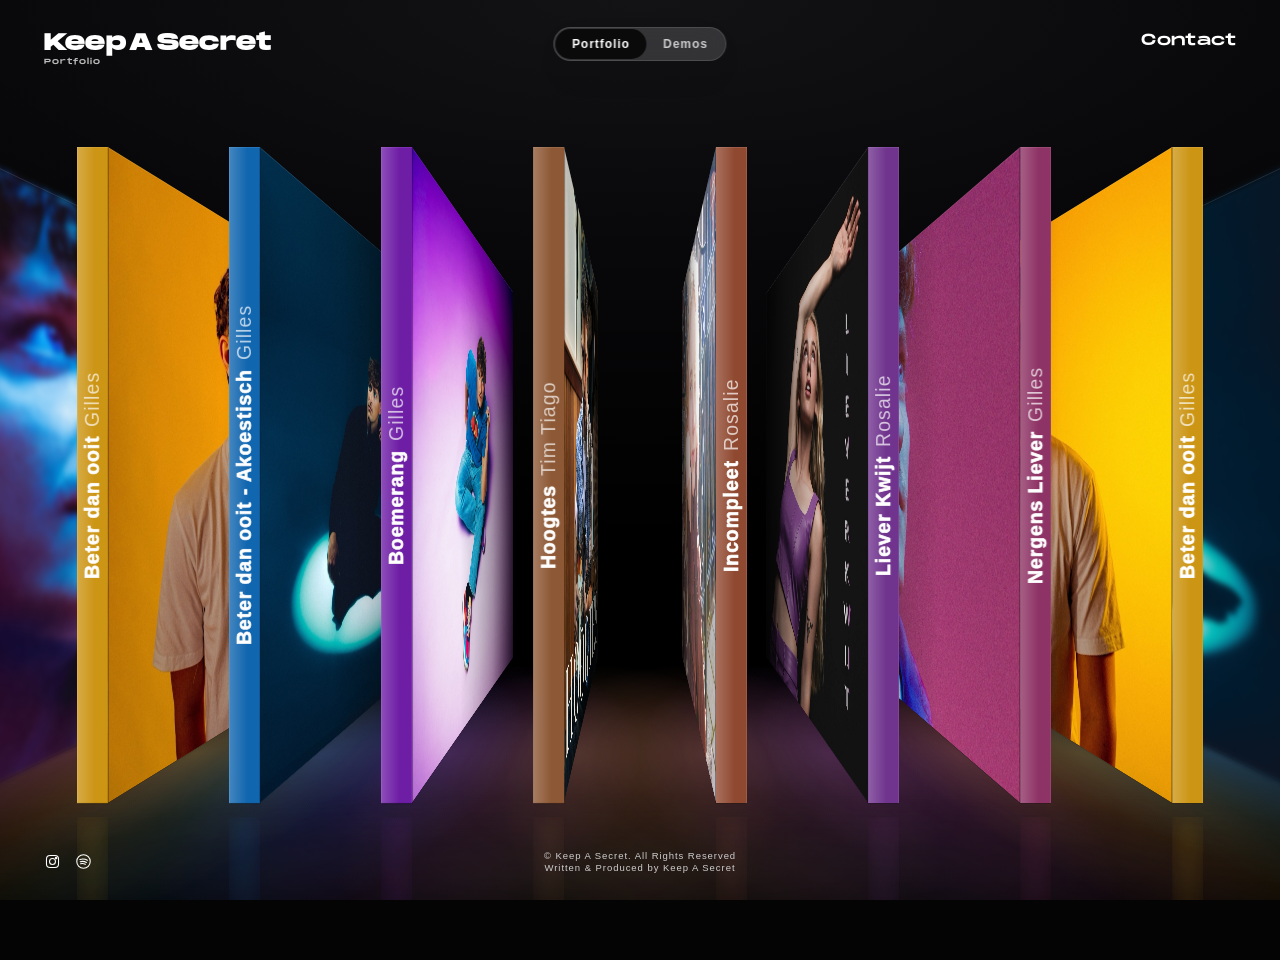
==== index.html @ cf68362e "Portfolio: landing page with pull-out covers, glass player bar with time view, Demos page, passwords" ====
<!DOCTYPE html>
<html lang="en" class="pf-html">
<head>
<meta charset="utf-8">
<meta name="viewport" content="width=device-width, initial-scale=1, viewport-fit=cover">
<title>Keep A Secret — Portfolio</title>
<meta name="description" content="A private listening room. By invitation only.">
<meta name="robots" content="noindex, nofollow">
<meta name="theme-color" content="#08080a">

<!-- Link-preview cards only — the page above is noindex, so none of this
     is for search, only for how the bare link looks pasted into an email,
     Slack DM, or iMessage sent to an A&R. Deliberately keepasecret.nl,
     not demo-portal.keepasecret.nl — that's the one actually being sent
     out, CLAUDE.md's "primary URL to hand out" note notwithstanding. -->
<meta property="og:type" content="website">
<meta property="og:site_name" content="Keep A Secret">
<meta property="og:title" content="Keep A Secret — Demo Portal">
<meta property="og:description" content="A private listening room. By invitation only.">
<meta property="og:url" content="https://keepasecret.nl/">
<meta property="og:image" content="https://keepasecret.nl/img/og-preview.jpg">
<meta property="og:image:width" content="1000">
<meta property="og:image:height" content="1000">
<meta name="twitter:card" content="summary_large_image">
<meta name="twitter:title" content="Keep A Secret — Demo Portal">
<meta name="twitter:description" content="A private listening room. By invitation only.">
<meta name="twitter:image" content="https://keepasecret.nl/img/og-preview.jpg">

<link rel="preload" as="font" type="font/otf" href="fonts/MonumentExtended-Ultrabold.otf" crossorigin>
<link rel="preload" as="font" type="font/otf" href="fonts/MonumentExtended-Regular.otf" crossorigin>
<link rel="stylesheet" href="css/styles.css">
<link rel="stylesheet" href="css/portfolio.css">
<script>
/* Keeps the lettering out of sight until Monument Extended is in, instead
   of flashing it in a fallback face first (see the note in demos.html). */
(function () {
  var d = document.documentElement, done = function () { d.classList.remove('fonts-wait'); };
  d.classList.add('fonts-wait');
  try {
    Promise.all([document.fonts.load('800 1em "Monument Extended"'), document.fonts.load('400 1em "Monument Extended"')]).then(done, done);
  } catch (e) { done(); }
  setTimeout(done, 1200);
})();
</script>
<!-- The demos page is one click away: fetch it quietly in the background so it is up the instant it's opened. -->
<link rel="prefetch" href="demos.html">
<link rel="prefetch" href="css/demos.css">
<link rel="prefetch" href="js/demos.js" as="script">
<script src="js/transition.js"></script>
</head>
<body class="page-pf">

<header class="pf__bar">
  <div class="wordmark">
    <span class="wordmark__main">Keep A Secret</span>
    <span class="wordmark__sub">Portfolio</span>
  </div>
  <nav class="topbar__links">
    <a class="tag" href="contact.html">Contact</a>
  </nav>
</header>

<!-- the way between the pages: the slider sits under the one you are on (js/nav.js). -->
<nav class="seg" data-seg aria-label="Pages">
  <span class="seg__thumb" aria-hidden="true"></span>
  <a class="seg__btn" href="index.html" aria-current="page">Portfolio</a>
  <a class="seg__btn" href="demos.html">Demos</a>
</nav>

<main class="pf" data-pf>
  <h1 class="pf__title" data-pf-heading>Portfolio</h1>

  <!-- one cover per track, built from CONFIG.portfolio.tracks -->
  <div class="floor" data-floor aria-hidden="true"></div>
  <ol class="shelf" data-shelf></ol>

  <!-- bottom left, level with the credit line: Instagram and the Spotify playlist
       (hrefs set from CONFIG.instagram / CONFIG.spotify by js/portfolio.js) -->
  <div class="socials">
    <a data-instagram href="#" target="_blank" rel="noopener noreferrer" aria-label="Instagram" hidden>
      <svg viewBox="0 0 24 24" aria-hidden="true">
        <rect x="3.5" y="3.5" width="17" height="17" rx="5"/>
        <circle cx="12" cy="12" r="4.2"/>
        <circle cx="17.1" cy="6.9" r="1"/>
      </svg>
    </a>
    <a data-spotify-playlist href="#" target="_blank" rel="noopener noreferrer" aria-label="Spotify playlist" hidden>
      <svg viewBox="0 0 24 24" aria-hidden="true">
        <circle cx="12" cy="12" r="9.5"/>
        <path d="M6.9 9.2c3.6-1 7.6-.7 10.6 1.1M7.4 12.3c3-.8 6.2-.5 8.7 1M7.9 15.2c2.4-.6 4.7-.3 6.7.8"/>
      </svg>
    </a>
  </div>

  <footer class="pf__foot">
    <p>&copy; Keep A Secret. All Rights Reserved</p>
    <p>Written &amp; Produced by Keep A Secret</p>
  </footer>
</main>

<!-- ══════════ A COVER PULLED OUT OF THE SHELF ══════════
     Opened by js/portfolio.js: the cover slides out of the stack and turns
     to face you, the shelf dims behind it, and its details come in on the
     right. -->
<div class="focus" data-focus hidden>
  <div class="focus__veil" data-veil></div>

  <div class="focus__stage" data-stage>
    <div class="focus__card" data-card><img data-card-img alt=""></div>
  </div>

  <section class="focus__info" data-info>
    <h2 class="focus__title" data-title></h2>
    <p class="focus__artist" data-artist></p>
    <p class="focus__line" data-year hidden></p>
    <p class="focus__note" data-note hidden></p>

    <div class="focus__player" data-player hidden>
      <button class="focus__play" data-play type="button" aria-label="Play">
        <svg class="i-play" viewBox="0 0 24 24" aria-hidden="true"><path d="M9 5.5 19 12 9 18.5Z"/></svg>
        <svg class="i-pause" viewBox="0 0 24 24" aria-hidden="true"><rect x="5.5" y="5" width="5" height="14" rx="1.5"/><rect x="13.5" y="5" width="5" height="14" rx="1.5"/></svg>
      </button>
      <div class="focus__scrub" data-scrub role="slider" tabindex="0" aria-label="Seek"
           aria-valuemin="0" aria-valuemax="100" aria-valuenow="0">
        <div class="focus__track"><div class="focus__fill" data-fill></div></div>
      </div>
      <span class="focus__time" data-time>0:00</span>
    </div>

    <div class="focus__credits" data-credits hidden></div>
    <div class="focus__links" data-links></div>
    <p class="focus__credit" data-credit-line>Written &amp; Produced by Keep A Secret</p>
  </section>

  <!-- small streaming icons, bottom right: they go to the track's own link when
       CONFIG.portfolio gives one (spotify / apple), otherwise to a search for it -->
  <div class="focus__stream">
    <a class="focus__svc" data-spotify target="_blank" rel="noopener noreferrer" aria-label="Listen on Spotify" title="Spotify">
      <svg viewBox="0 0 24 24" aria-hidden="true"><circle cx="12" cy="12" r="11" fill="currentColor"/><path d="M5.9 9.1c4.3-1.2 9-.8 12.6 1.4M6.5 12.4c3.6-.9 7.3-.6 10.3 1.2M7.1 15.5c2.9-.7 5.7-.4 8.1.9" fill="none" stroke="#060607" stroke-width="1.8" stroke-linecap="round"/></svg>
    </a>
    <a class="focus__svc" data-apple target="_blank" rel="noopener noreferrer" aria-label="Listen on Apple Music" title="Apple Music">
      <svg viewBox="0 0 24 24" aria-hidden="true"><rect x="1" y="1" width="22" height="22" rx="5.5" fill="currentColor"/><path d="M9.1 17.3a2.1 2.1 0 1 1-1.3-1.9V8.4a.9.9 0 0 1 .7-.9l6.6-1.4a.9.9 0 0 1 1.1.9v8.4a2.1 2.1 0 1 1-1.3-1.9V8.6l-5.1 1.1z" fill="#060607"/></svg>
    </a>
  </div>

  <button class="focus__close" data-close type="button" aria-label="Back to the shelf">Back</button>
  <button class="focus__nav focus__nav--prev" data-prev type="button" aria-label="Previous">
    <svg viewBox="0 0 24 24" aria-hidden="true"><path d="M15 5 8 12l7 7"/></svg>
  </button>
  <button class="focus__nav focus__nav--next" data-next type="button" aria-label="Next">
    <svg viewBox="0 0 24 24" aria-hidden="true"><path d="M9 5l7 7-7 7"/></svg>
  </button>
</div>

<!-- ══════════ NOW PLAYING ══════════
     A glass bar over the foot of the shelf, Apple Music style: the track's
     artwork, title and artist, previous / play / next, and a thin timeline
     along its bottom edge. Runs js/portfolio.js's NowPlaying, over the tracks
     in CONFIG.portfolio that have audio. -->
<div class="np" data-np role="region" aria-label="Now playing">
  <div class="np__ctrl">
    <button class="np__btn" data-np-prev type="button" aria-label="Previous">
      <svg viewBox="0 0 24 24" aria-hidden="true"><path d="M18 6 9.5 12 18 18Z"/><path d="M6 6v12"/></svg>
    </button>
    <button class="np__btn np__btn--play" data-np-play type="button" aria-label="Play">
      <svg class="i-play" viewBox="0 0 24 24" aria-hidden="true"><path d="M9 5.5 19 12 9 18.5Z"/></svg>
      <svg class="i-pause" viewBox="0 0 24 24" aria-hidden="true"><rect x="5.5" y="5" width="5" height="14" rx="1.5"/><rect x="13.5" y="5" width="5" height="14" rx="1.5"/></svg>
    </button>
    <button class="np__btn" data-np-next type="button" aria-label="Next">
      <svg viewBox="0 0 24 24" aria-hidden="true"><path d="M6 6 14.5 12 6 18Z"/><path d="M18 6v12"/></svg>
    </button>
  </div>
  <div class="np__mid" data-np-mid>
    <button class="np__who" data-np-open type="button" aria-label="Show credits">
      <img class="np__art" data-np-art alt="">
      <span class="np__text"><b data-np-title></b><span data-np-artist></span></span>
    </button>
    <!-- hover the hairline for half a second and the artwork and title give way to the times
         (centred on the bar) with a timeline under them; leave and it sinks away again, fast -->
    <div class="np__time" aria-hidden="true">
      <span class="np__tl"><span class="np__t" data-np-elapsed>0:00</span><span class="np__t" data-np-total>0:00</span></span>
      <div class="np__tscrub" data-np-tscrub>
        <div class="np__ttrack"><div class="np__tfill" data-np-tfill></div></div>
      </div>
    </div>
    <div class="np__scrub" data-np-scrub role="slider" tabindex="0" aria-label="Seek"
         aria-valuemin="0" aria-valuemax="100" aria-valuenow="0">
      <div class="np__track"><div class="np__fill" data-np-fill></div></div>
    </div>
  </div>
  <div class="np__vol">
    <button class="np__btn np__btn--vol" data-np-vol type="button" aria-label="Volume" aria-expanded="false">
      <svg viewBox="0 0 24 24" aria-hidden="true">
        <path class="i-body" d="M4 9.6v4.8h3.6L12.4 18.4V5.6L7.6 9.6Z"/>
        <path class="i-wave" d="M15.6 9.2a4 4 0 0 1 0 5.6M18.2 6.6a7.6 7.6 0 0 1 0 10.8"/>
        <path class="i-mute" d="M15.6 9.6l5 4.8M20.6 9.6l-5 4.8"/>
      </svg>
    </button>
    <div class="np__flyout" data-np-flyout>
      <div class="np__vtrack" data-np-vtrack role="slider" tabindex="0" aria-label="Volume" aria-orientation="vertical"
           aria-valuemin="0" aria-valuemax="100" aria-valuenow="40">
        <div class="np__vfill" data-np-vfill></div>
      </div>
    </div>
  </div>
</div>

<audio data-audio preload="none"></audio>
<audio data-np-audio preload="none"></audio>

<script src="js/config.js"></script>
<script src="js/nav.js"></script>
<script src="js/portfolio.js"></script>
</body>
</html>
---- css/styles.css ----
/* ============================================================
   KEEP A SECRET — private listening room
   ============================================================ */

/* ---------- FONTS ----------------------------------------- */
@font-face {
  font-family: 'Monument Extended';
  src: url('../fonts/MonumentExtended-Regular.otf') format('opentype');
  font-weight: 400;
  font-display: swap;
}
@font-face {
  font-family: 'Monument Extended';
  src: url('../fonts/MonumentExtended-Ultrabold.otf') format('opentype');
  font-weight: 800;
  font-display: swap;
}

/* The lamp colours are registered too, as lists of three numbers, which is
   what lets a track change cross-fade the whole light instead of cutting to
   the next colour. They stay rgb triplets rather than <color> so every
   gradient below can still ask for its own alpha with rgb(var(--x) / .4). */
@property --ring      { syntax: '<number>+'; inherits: true; initial-value: 214 128 255; }
@property --ring-deep { syntax: '<number>+'; inherits: true; initial-value: 58 16 74; }
@property --led-b     { syntax: '<number>+'; inherits: true; initial-value: 246 118 226; }
@property --led-c     { syntax: '<number>+'; inherits: true; initial-value: 255 156 214; }
/* the background covers' quick tip-and-settle (see .cover--side.is-
   tipping-left/right further down) — registered so the angle actually
   interpolates smoothly frame to frame instead of just jumping between
   each @keyframes stop's value, the same reason the four above are. */
@property --cover-tilt { syntax: '<angle>'; inherits: true; initial-value: 0deg; }

/* Page changes are one fade through black, the same on every page and in every
   browser — see js/transition.js. (The browser's own cross-document view
   transition is deliberately not used: it only exists in some browsers and
   would double up with it.) */

/* ---------- TOKENS ---------------------------------------- */
:root {
  --display: 'Monument Extended', 'Helvetica Neue', Arial, sans-serif;
  --sans: 'Helvetica Neue', Helvetica, Arial, sans-serif;

  --white: #fff;
  --w-72: rgba(255, 255, 255, .72);
  --w-48: rgba(255, 255, 255, .48);
  --w-30: rgba(255, 255, 255, .30);
  --hairline: rgba(255, 255, 255, .12);

  /* the square block size — the centre panel. Floor/ceiling bumped a
     touch (was 272/700 before the glass card, briefly 300/740 with its
     first, wider padding) to give the card's own padding somewhere to
     come from, rather than eating into the artwork itself */
  --panel: clamp(304px, min(90vh, 92vw), 920px);
  --radius: clamp(28px, 4.6vw, 56px);

  /* carousel geometry */
  --ease: cubic-bezier(.16, .84, .24, 1);
  /* a "back" curve — overshoots past its target before easing back to
     it, rather than approaching it directly. Used on .cover's own
     transform below for the playful elastic landing on a track change:
     every cover swings slightly past its resting slot first (the
     centred one included), then settles, instead of just arriving.
     Peak raised from 1.56 to 1.9 — the overshoot itself reads more
     clearly now, same .36s duration either side of it so it's still a
     quick snap rather than a lingering wobble. */
  --ease-elastic: cubic-bezier(.34, 1.9, .64, 1);
  --slow: 2600ms;
  /* the slide's own curve — eased at both ends rather than --ease's hard
     launch, so a panel leaves and arrives at the same unhurried rate */
  --ease-slide: cubic-bezier(.4, .02, .2, 1);

  /* live artwork colour (rgb triplets, set by app.js) */
  --dominant: 26 26 30;        /* muted — the player panel */
  --ring: 214 128 255;         /* the lit band itself */
  --ring-deep: 58 16 74;       /* the same hue, taken right down — the wash either side */
  --led-b: 246 118 226;        /* first contrasting particle */
  --led-c: 255 156 214;        /* second contrasting particle */
  --ring-size: min(172vh, 141vw);
  /* the ring's vertical centre — shared between .ring's own `top` and the
     .leds mask's `at 50% ...` below, which have to move together or the
     glow and the LED field it's masking drift apart */
  --ring-y: 60%;

  /* how long the whole lamp takes to cross-fade to the next track, and the
     curve it takes doing it — barely eased at either end, because a long
     colour fade reads smoothest when it moves at a near-constant rate.
     .light-bank's opacity transition is what reads this now: the two banks
     cross-fade over this span, rather than any colour interpolating over
     it. Lengthening it is cheap again — the cost that used to scale with
     this number is what the banks removed. */
  --tint: 4s;
  --ease-tint: cubic-bezier(.3, .05, .3, .95);

  /* Cut to .3s/.5s during the drag-lag investigation, to isolate whether
     this filter transition (rather than the --tint crossfade) was the
     actual cost — it wasn't; see the note on .light-bank further down.
     That left it far shorter than --tint, so the brightness climbed and
     fell back within the first third of a second while the hue was still
     only a fraction of the way through its 2s wash — read as a bright
     flash on the outgoing colour, gone before the new one had caught up,
     rather than the two settling together. Restored to scale with --tint
     instead of a fixed number, so lengthening --tint again later doesn't
     reintroduce the same mismatch. js/app.js's flashTimer (flashLight())
     reads the actual resolved duration off a real element rather than
     duplicating this formula, so the two can't drift apart again either
     way. */
  --surge-in: calc(var(--tint) * .7);
  --surge-out: calc(var(--tint) * 1.1);
}

/* The colour properties are no longer interpolated here — that is what
   the two .light-bank stacks above replaced, and why. app.js still writes
   --dominant to the root (nothing animates it), but --ring/--ring-deep/
   --led-b/--led-c are now written per-bank instead, so there is nothing
   left on <html> to transition. --tint still sets the pace; it is read by
   .light-bank's opacity transition now rather than by this rule. The
   stepping that used to go with it is gone too — steps existed only to
   ration repaints that no longer happen. */

/* ---------- RESET ----------------------------------------- */
*, *::before, *::after { box-sizing: border-box; }
/* overflow:hidden was only ever on <body> — fine everywhere the ring stays
   narrower than the viewport, but position:fixed content is positioned
   against the initial containing block (<html>), not against <body>, so
   once a mobile ring-size wide enough to overflow the phone's width
   showed up, <body>'s own overflow:hidden had nothing to clip and the
   layout viewport itself grew to fit it instead — the whole page reading
   as zoomed out, with everything sized against that wider phantom
   viewport rather than the real one. Both elements need it. */
html, body { height: 100%; overflow: hidden; }
body {
  margin: 0;
  background: #040405;
  color: var(--white);
  font-family: var(--sans);
  -webkit-font-smoothing: antialiased;
  overflow: hidden;
  overscroll-behavior: none;
}
img { display: block; max-width: 100%; }
[hidden] { display: none !important; }
button { font: inherit; color: inherit; background: none; border: 0; padding: 0; }
a { color: inherit; text-decoration: none; }
:focus-visible { outline: 1px solid rgba(255, 255, 255, .5); outline-offset: 6px; }

/* ============================================================
   CINEMATIC ENVIRONMENT
   ============================================================ */
.env { position: fixed; inset: 0; z-index: 0; pointer-events: none; }
/* falls off faster and darker than it used to — the light needs somewhere
   genuinely black to stand out against, not a lighter grey that reads as
   still slightly lit at the edges */
.env::before {
  content: '';
  position: absolute; inset: 0;
  background:
    radial-gradient(120% 90% at 50% 34%, #0e0e11 0%, #08080a 42%, #030304 68%, #000 100%);
}

/* Softens the room behind the volume flyout while it's open — the light
   and grain blur, same "recede for legibility" move the credits panel
   used to make. Sits above .env (z-index 0) and below .stage (10).
   visibility, not just opacity: a backdrop-filter at zero opacity can
   still keep the browser maintaining a filtered copy of the whole
   viewport, which is wasted cost over a field that repaints on its own
   (the grain jog) even while this is closed. Hidden outright when closed;
   the delayed visibility transition lets the fade-out finish first. */
.scene-blur {
  position: fixed; inset: 0; z-index: 5;
  pointer-events: none;
  background: rgba(4, 4, 5, .3);
  backdrop-filter: blur(7px) saturate(94%);
  -webkit-backdrop-filter: blur(7px) saturate(94%);
  opacity: 0;
  visibility: hidden;
  transition: opacity .5s var(--ease), visibility 0s linear .5s;
}
body.is-volume-open .scene-blur {
  opacity: 1;
  visibility: visible;
  transition: opacity .5s var(--ease), visibility 0s;
}
/* The artwork and title recede too, along with the room behind them —
   the fader is the only thing meant to hold attention while it's open.
   .transport itself (the timeline, the play/skip buttons, the fader) is
   deliberately left out of this: those stay at full strength, since the
   fader lives among them. */
body.is-volume-open .covers,
body.is-volume-open .player__meta {
  opacity: .3;
}

/* ---------- THE TRACK-CHANGE SURGE ----------------------------
   Wraps the ring layers and the LED field (in two pieces — see the note
   in player.html). Brighter and a little more saturated while a new track
   settles in, easing back down once it has. Lives on a plain ancestor
   rather than on the ring/leds elements themselves, which each carry their
   own infinite `flicker` animation — see the comment on .ring in the next
   section for that reasoning. */
.light-surge {
  /* explicit, full-bleed sizing rather than an implicit one — its only
     children are position:absolute (the ring layers, the leds field), so
     without this the wrapper itself collapses to a 0×0 box, which a
     `filter` transition needs real area to run against. */
  position: absolute; inset: 0;
  filter: brightness(1) saturate(1);
  transition: filter var(--surge-out) var(--ease-tint);
  /* promotes this to its own compositor layer so the filter transition
     below repaints just this layer instead of the whole page underneath
     it — without it, a track-change surge can steal enough main-thread
     time to make the grain jog (js/app.js, Env) stutter. */
  will-change: filter;
}
body.is-surging .light-surge {
  transition-duration: var(--surge-in);
  filter: brightness(1.3) saturate(1.32);
}

/* ---------- THE TWO LIGHT BANKS ------------------------------
   Two identical stacks of ring/leds layers, one lit at a time.

   --ring / --ring-deep / --led-b / --led-c used to be interpolated
   directly on <html>, which meant every step of a track change's colour
   fade repainted all five gradient layers that read them — three of those
   blurred, two of them viewport-wide lattices. Measured on an iPhone with
   the ?perf HUD, that was the drag lag after a track change, all of it:
   clean with the interpolation disabled, straight back the moment it was
   re-enabled, on confirmed-fresh builds both times.

   So no colour interpolates any more. js/app.js's applyLight writes the
   new colours straight onto whichever bank is currently dark — one
   repaint, of something nobody can see — and then swaps `is-lit`. What
   animates is only the opacity cross-fade between two stacks that are
   already painted, which the compositor runs on the GPU without
   repainting either of them.

   screen rather than the default source-over, so the two banks add
   together mid-fade the way the layers inside them already do. Source-over
   would dip: the outgoing bank at 1-t sitting under the incoming at t
   gives A(1-t)² + Bt rather than A(1-t) + Bt, which reads as the whole
   room briefly dimming halfway through every single track change. */
.light-bank {
  position: absolute; inset: 0;
  opacity: 0;
  mix-blend-mode: screen;
  transition: opacity var(--tint) var(--ease-tint);
}
.light-bank.is-lit { opacity: 1; }
/* A dark bank's flicker has nothing to show, so stopping it keeps two
   banks costing what one used to. This beats `body.is-unlocked .ring` /
   `.leds` further down on specificity (0,3,0 against 0,2,1), so a dark
   bank stays paused even once the gate is open. */
.light-bank:not(.is-lit) .ring,
.light-bank:not(.is-lit) .leds { animation-play-state: paused; }

/* ---------- THE RING ----------------------------------------
   A narrow lit band, centred on the panel, larger than the window so it
   runs off the bottom edge. The lit line itself is the LED field further
   down — these three layers are only what spills off it, so none of them
   carries a white plateau. Everything is keyed to one pair of radii:
   the band runs 86.5%→90.5% of the gradient ray, feathering from 83.5%
   and out to 93.5%.                                                    */
.ring {
  position: absolute;
  left: 50%; top: var(--ring-y);
  width: var(--ring-size); height: var(--ring-size);
  transform: translate(-50%, -50%);
  border-radius: 50%;
  opacity: var(--o);
  mix-blend-mode: screen;
  /* stepped rather than continuous, for cost rather than style: this is a
     blended layer (mix-blend-mode above), so every opacity tick forces a
     recomposite against everything underneath it rather than the free
     ride plain opacity usually gets — and unlike the tint fade, this one
     never stops, the whole time the page is open. ~40 steps across each
     layer's own duration lands around 3-6 updates a second, comfortably
     inside what a slow, irregular "mains flicker" should look like
     anyway (it was never meant to read as perfectly smooth), for a
     large, continuous cut to the one animation cost that's always
     running rather than only right after a track change. */
  animation: flicker 8.6s steps(40, end) infinite;
  /* promotes each ring layer to its own compositor layer up front,
     same idea as .light-surge's will-change:filter above — without it
     the browser has to decide whether this is worth promoting the first
     time the animation actually ticks, which on a layer this size (and
     already carrying a blur + a blend mode) is exactly the kind of
     first-frame hitch that reads as a stutter. */
  will-change: opacity;
}
/* the wash either side of the light: the same hue taken right down in
   lightness, which is what a lamp actually throws onto the surface around
   it — reads as a dark, saturated field rather than a grey haze */
.ring--glow {
  --o: .85;
  background: radial-gradient(closest-side,
      transparent 0 56%,
      rgb(var(--ring-deep) / .22) 72%,
      rgb(var(--ring-deep) / .62) 83%,
      rgb(var(--ring-deep) / .88) 88.5%,
      rgb(var(--ring-deep) / .6) 93%,
      rgb(var(--ring-deep) / .24) 98%,
      transparent 100%);
  /* trimmed from 34px — blur cost scales with radius, and this is one of
     three blurred layers staying on screen, and on, the entire time the
     page is open, not just for an animation's duration. Softness loss is
     marginal at this size; the cost saving isn't. */
  filter: blur(28px);
  animation-duration: 9.4s;
}
/* a thin sympathetic bloom sitting exactly on the band — pure hue at low
   opacity, so it lifts the dots without filling the gaps between them */
.ring--core {
  --o: .45;
  /* band widened 1.5x — every stop scaled around the shared 88.5% centre
     (unchanged) rather than shifted, so this stays centred on the same
     line the wash layers and .leds' mask below are keyed to. Was
     83.5/86.5/90.5/93.5, each an offset of -5/-2/+2/+5 from 88.5; now
     -7.5/-3/+3/+7.5. */
  background: radial-gradient(closest-side,
      transparent 0 81%,
      rgb(var(--ring) / .16) 85.5%,
      rgb(var(--ring) / .4) 88.5%,
      rgb(var(--ring) / .16) 91.5%,
      transparent 96%);
  filter: blur(8px);
  animation-duration: 7.2s;
}
/* pulled in from the edge it used to reach (was peaking at 88.5%/fading
   fully by 100% of --ring-size) — a shorter throw on the widest, softest
   layer leaves more of the page genuinely dark instead of in this wash */
.ring--bloom {
  --o: .34;
  background: radial-gradient(closest-side,
      transparent 0 60%,
      rgb(var(--ring-deep) / .85) 80%,
      rgb(var(--ring-deep) / .32) 88%,
      transparent 94%);
  /* trimmed from 54px — the widest, most expensive blur of the three,
     same reasoning as .ring--glow above */
  filter: blur(44px);
  animation-duration: 12s;
}

/* mains flicker — irregular on purpose, but shallow: the deepest dip is
   only 7%, which reads as a lamp that isn't quite steady rather than one
   that's failing. Opacity only, so it composites without repainting. The
   track-change surge lives on `.light-surge` instead (below), not part of
   this loop — kept off the elements that carry this animation on purpose,
   so the two effects never have to interact on the same element. See the
   note in player.html above the `.light-surge` wrappers. */
@keyframes flicker {
  0%   { opacity: var(--o); }
  6%   { opacity: calc(var(--o) * .97); }
  12%  { opacity: calc(var(--o) * 1); }
  21%  { opacity: calc(var(--o) * .94); }
  27%  { opacity: calc(var(--o) * .99); }
  36%  { opacity: calc(var(--o) * .96); }
  44%  { opacity: calc(var(--o) * 1); }
  53%  { opacity: calc(var(--o) * .93); }
  59%  { opacity: calc(var(--o) * .98); }
  68%  { opacity: calc(var(--o) * .95); }
  76%  { opacity: calc(var(--o) * 1); }
  84%  { opacity: calc(var(--o) * .96); }
  91%  { opacity: calc(var(--o) * .99); }
  100% { opacity: var(--o); }
}

/* ---------- THE LED FIELD -----------------------------------
   One point of light per hole in the grille, on the same honeycomb the
   grille is cut from, so the band resolves into individual lit cells the
   way a real LED panel behind a perforated sheet does.

   The lattice: the grille tiles at 11 × 6.3504, with a hex centred at
   (3.667, 3.1752) and another at (9.167, 0). Together those give rows
   3.1752 apart, every other row shifted half a column across. Every
   background-position below is a point on that lattice.                */
.leds {
  --o: 1;
  position: absolute; inset: 0;
  opacity: var(--o);
  mix-blend-mode: screen;
  /* the band, matched to .ring--core above: widened 1.5x the same way —
     was 86.5%→90.5% lit, feathered from 83.5% and out to 94% (offsets
     -5/-2/+2/+5.5 from the shared 88.5% centre); now 85.5%→91.5%,
     feathered from 81% out to 96.75%. */
  -webkit-mask-image: radial-gradient(circle calc(var(--ring-size) / 2) at 50% var(--ring-y),
      transparent 0 81%, #000 85.5% 91.5%, transparent 96.75%);
  mask-image: radial-gradient(circle calc(var(--ring-size) / 2) at 50% var(--ring-y),
      transparent 0 81%, #000 85.5% 91.5%, transparent 96.75%);
  /* stepped — see the note on .ring's own flicker above */
  animation: flicker 7.8s steps(40, end) infinite;
  will-change: opacity;   /* see the note on .ring's own will-change above */
}

/* Paused until the gate actually opens. Opacity alone is cheap, but every
   layer this animation runs on also carries `mix-blend-mode: screen`
   (four of them: the three .ring layers plus .leds, both above), and a
   blended layer doesn't get the same free ride — the browser has to
   recomposite it against everything underneath on every tick that
   changes it, which is real, ongoing cost. All of it sits behind the
   gate's opaque black the entire time a visitor is looking at the
   password field, so it was spending that cost on frames nobody could
   see. js/app.js adds `is-unlocked` as soon as the page is up — a paused
   CSS animation resumes exactly where it left off, so there is no jump or
   restart when it does.

   This has to come after both `.ring` and `.leds` above, not before —
   each sets `animation-play-state` implicitly via the `animation:`
   shorthand (to its default, "running"), and at equal specificity the
   later rule in the file wins. Ahead of them, this would win against
   `.ring`'s shorthand but lose against `.leds`'s. */
.ring, .leds {
  animation-play-state: paused;
}
body.is-unlocked .ring,
body.is-unlocked .leds {
  animation-play-state: running;
}

/* low-frequency noise so brightness wanders instead of being uniform */
.leds__noise {
  position: absolute; inset: 0;
  -webkit-mask-image: url("data:image/svg+xml,%3Csvg xmlns='http://www.w3.org/2000/svg' width='260' height='260'%3E%3Cfilter id='n'%3E%3CfeTurbulence type='fractalNoise' baseFrequency='0.045' numOctaves='4' seed='9'/%3E%3CfeComponentTransfer%3E%3CfeFuncA type='linear' slope='0.72' intercept='0.3'/%3E%3C/feComponentTransfer%3E%3C/filter%3E%3Crect width='260' height='260' filter='url(%23n)'/%3E%3C/svg%3E");
  mask-image: url("data:image/svg+xml,%3Csvg xmlns='http://www.w3.org/2000/svg' width='260' height='260'%3E%3Cfilter id='n'%3E%3CfeTurbulence type='fractalNoise' baseFrequency='0.045' numOctaves='4' seed='9'/%3E%3CfeComponentTransfer%3E%3CfeFuncA type='linear' slope='0.72' intercept='0.3'/%3E%3C/feComponentTransfer%3E%3C/filter%3E%3Crect width='260' height='260' filter='url(%23n)'/%3E%3C/svg%3E");
  -webkit-mask-size: 260px 260px; mask-size: 260px 260px;
  -webkit-mask-repeat: repeat; mask-repeat: repeat;
}
/* the dominant colour, one dot in every cell — two layers because the
   honeycomb puts two hexes in each tile */
.leds__dots {
  position: absolute; inset: 0;
  background-image:
    radial-gradient(circle at 50% 50%, rgb(var(--ring)) 0 1.9px, rgb(var(--ring) / .4) 2.6px, transparent 3.1px),
    radial-gradient(circle at 50% 50%, rgb(var(--ring)) 0 1.9px, rgb(var(--ring) / .4) 2.6px, transparent 3.1px);
  background-size: 11px 6.3504px;
  background-position: 9.167px 0, 3.667px 3.1752px;
}
/* The contrasting particles. This element paints over .leds__dots, so an
   accent lands *instead of* the dominant dot in the cell it falls on
   rather than adding to it — the way one LED in a panel reads a different
   colour from its neighbours.

   Two columns by four rows of the lattice, every other cell taken, and the
   one taken steps half a column right on each row down — an alternating
   field rather than stripes. Half the cells end up accented, the two
   accent hues alternating row by row. The positions are fixed: a cell
   keeps its colour, the light just breathes over the top of it. */
.leds__accents {
  position: absolute; inset: 0;
  background-image:
    radial-gradient(circle at 50% 50%, rgb(var(--led-b)) 0 1.8px, rgb(var(--led-b) / .34) 2.5px, transparent 3px),
    radial-gradient(circle at 50% 50%, rgb(var(--led-b)) 0 1.8px, rgb(var(--led-b) / .34) 2.5px, transparent 3px),
    radial-gradient(circle at 50% 50%, rgb(var(--led-c)) 0 1.8px, rgb(var(--led-c) / .34) 2.5px, transparent 3px),
    radial-gradient(circle at 50% 50%, rgb(var(--led-c)) 0 1.8px, rgb(var(--led-c) / .34) 2.5px, transparent 3px);
  background-size: 22px 12.7008px;
  background-position: 20.167px 6.3504px, 9.167px 0, 3.667px 9.5256px, 14.667px 3.1752px;
}

/* ---------- PERFORATED METAL SHEET --------------------------
   Fewer, wider holes. Everything below tiles from the viewport origin,
   so the sheet and the accent grid stay locked to each other.        */
/* Both the mesh and the weave tile the same honeycomb — a flat-top hex,
   "radius" 6, drawn at (18 × 10.392) so the 2-column / 1-row-height unit
   repeats seamlessly (the col-1 hexes are split across the tile's edges
   on purpose; they stitch back into whole hexagons once tiled). */
.env__mesh {
  position: absolute; inset: 0;
  background-color: #050506;
  /* holes are drawn a touch smaller than the lattice spacing (r5 holes on
     an r6 grid) so no three cells meet at one exact point — they did at
     full size, and that coincidence broke the evenodd fill outright */
  -webkit-mask-image: url("data:image/svg+xml,%3Csvg xmlns='http://www.w3.org/2000/svg' width='18' height='10.392' viewBox='0 0 18 10.392'%3E%3Cpath fill='white' fill-rule='evenodd' d='M0,0H18V10.392H0Z M11,5.196 8.5,9.526 3.5,9.526 1,5.196 3.5,0.866 8.5,0.866Z M20,0 17.5,4.33 12.5,4.33 10,0 12.5,-4.33 17.5,-4.33Z M20,10.392 17.5,14.722 12.5,14.722 10,10.392 12.5,6.062 17.5,6.062Z M2,0 -0.5,4.33 -5.5,4.33 -8,0 -5.5,-4.33 -0.5,-4.33Z M2,10.392 -0.5,14.722 -5.5,14.722 -8,10.392 -5.5,6.062 -0.5,6.062Z'/%3E%3C/svg%3E");
  mask-image: url("data:image/svg+xml,%3Csvg xmlns='http://www.w3.org/2000/svg' width='18' height='10.392' viewBox='0 0 18 10.392'%3E%3Cpath fill='white' fill-rule='evenodd' d='M0,0H18V10.392H0Z M11,5.196 8.5,9.526 3.5,9.526 1,5.196 3.5,0.866 8.5,0.866Z M20,0 17.5,4.33 12.5,4.33 10,0 12.5,-4.33 17.5,-4.33Z M20,10.392 17.5,14.722 12.5,14.722 10,10.392 12.5,6.062 17.5,6.062Z M2,0 -0.5,4.33 -5.5,4.33 -8,0 -5.5,-4.33 -0.5,-4.33Z M2,10.392 -0.5,14.722 -5.5,14.722 -8,10.392 -5.5,6.062 -0.5,6.062Z'/%3E%3C/svg%3E");
  -webkit-mask-repeat: repeat; mask-repeat: repeat;
  /* finer than it was (15px) — the holes come out ~5.3px across, which is
     what the LED lattice above is spaced to */
  -webkit-mask-size: 11px 6.3504px; mask-size: 11px 6.3504px;
}

/* sized and positioned from app.js (it is drawn once and jogged by
   transform — see sizeGrain), so only the paint-independent bits are here */
.env__grain { position: absolute; inset: 0; width: 100%; height: 100%; opacity: .055;
              will-change: transform; }

.env__vignette {
  position: absolute; inset: 0;
  background: radial-gradient(96% 84% at 50% 50%, transparent 58%, rgba(0, 0, 0, .34) 86%, rgba(0, 0, 0, .6) 100%);
}

/* ============================================================
   TOP BAR
   ============================================================ */
.topbar {
  position: fixed; z-index: 40;
  top: clamp(20px, 3.4vh, 40px);
  left: clamp(20px, 3.4vw, 48px);
  right: clamp(20px, 3.4vw, 48px);
  display: flex; align-items: flex-start; justify-content: space-between;
  gap: 20px;
}

/* centred at the very bottom of the page, both lines the same size and
   colour — the copyright line sits above the production credit, same
   layout as the reference site's own footer */
.footer-credit {
  position: fixed; z-index: 40;
  left: 50%; bottom: clamp(14px, 2.6vh, 28px);
  transform: translateX(-50%);
  display: flex; flex-direction: column; align-items: center; gap: 1px;
  text-align: center;
  white-space: nowrap;
}
.footer-credit p {
  margin: 0;
  font-family: Helvetica, 'Helvetica Neue', Arial, sans-serif;
  font-size: 9.5px;
  /* pinned rather than left at the browser default "normal" */
  line-height: 1.16;
  letter-spacing: .1em;
  color: #cecece;
}
@media (max-width: 620px) {
  /* too long to sit on one line at this width without running off the
     edge — let it wrap and drop the tracking back a touch */
  .footer-credit {
    width: min(84vw, 320px);
  }
  .footer-credit p {
    white-space: normal;
    letter-spacing: .06em;
  }
}
.wordmark {
  font-family: var(--display);

  line-height: 1;
  transition: text-shadow .9s var(--ease);
}
.wordmark:hover { text-shadow: 0 0 16px rgba(255, 255, 255, .28); }
.wordmark__main {
  display: block;
  font-weight: 800;
  font-size: clamp(16px, 1.9vw, 24px);
  letter-spacing: .015em;
  /* the lone "A" reads as an oversized gap either side of it at normal
     word-spacing — tighten just the word gaps, not the letters within
     KEEP/SECRET */
  word-spacing: -.3em;
}
.wordmark__sub {
  display: block;
  margin-top: clamp(3px, .3vw, 4px);   /* tucked up under the wordmark */
  font-weight: 400;
  font-size: clamp(7px, .62vw, 9px);
  letter-spacing: .14em;
  color: var(--w-72);
}
.wordmark img { height: clamp(22px, 2.6vw, 38px); width: auto; }

/* Deliberately a fraction of the wordmark's size now — matching it stride
   for stride made "Contact" compete with "Keep A Secret" for the same
   weight of attention, when it's a secondary link, not the other half of
   a masthead. */
.tag {
  font-family: var(--display);
  font-weight: 400;
  font-size: clamp(12px, 1.4vw, 16px);
  letter-spacing: .04em;

  color: var(--white);
  white-space: nowrap;
  /* it links to contact.html now — same restraint as the wordmark
     opposite it, which lights rather than moves */
  transition: text-shadow .7s var(--ease);
}
.tag:hover { text-shadow: 0 0 16px rgba(255, 255, 255, .28); }
/* "Demos" and "Contact" side by side top-right — stacked on a phone,
   where the two of them in a row would run into the wordmark */
.topbar__links {
  display: flex; align-items: flex-start;
  gap: clamp(18px, 2.4vw, 34px);
}
@media (max-width: 760px) {
  .topbar__links { flex-direction: column; align-items: flex-end; gap: 9px; }
}

/* ---------- the page pill ------------------------------------- */
/* The way between the three pages — Portfolio · Demos — at the
   top of each of them (js/nav.js). Same lettering as the credit line at the
   foot of a page. A light glass track with a dark slider that sits under the
   page you are on and glides to the one you choose before the page changes.
   z-index above .topbar (40), so it stays clickable over the page;
   still below the credits (.focus). */
.seg {
  position: absolute; z-index: 45;
  top: clamp(18px, 3vh, 36px);
  left: 50%; transform: translateX(-50%);
  display: flex;
  padding: 2px;                     /* a thin rim of the grey pill shows round the slider */
  border-radius: 999px;
  background: rgba(255, 255, 255, .15);
  -webkit-backdrop-filter: blur(16px) saturate(1.2); backdrop-filter: blur(16px) saturate(1.2);
  box-shadow: inset 0 0 0 1px rgba(255, 255, 255, .12), 0 14px 34px -16px rgba(0, 0, 0, .9);
}
.seg__thumb {
  position: absolute; top: 2px; bottom: 2px; left: 0;
  width: var(--tw, 0px);
  border-radius: 999px;
  background: #0a0a0b;
  transform: translateX(var(--tx, 0px));
  /* a little overshoot, the way a real switch settles */
  transition: transform .4s cubic-bezier(.3, 1.2, .45, 1), width .4s cubic-bezier(.3, 1.2, .45, 1);
}
.seg__btn {
  position: relative; z-index: 1;
  padding: 9px clamp(12px, 1.3vw, 17px);
  font-family: Helvetica, 'Helvetica Neue', Arial, sans-serif;
  font-size: 12px;
  font-weight: 700;                 /* the same weight in every state, so the segments never change width */
  line-height: 1;
  letter-spacing: .08em;
  color: rgba(255, 255, 255, .76);   /* the ones not chosen sit back; the chosen one is pure white */
  white-space: nowrap;
  cursor: pointer;
  border-radius: 999px;
  -webkit-tap-highlight-color: transparent;
  transition: color .4s var(--ease);
}
.seg__btn:hover { color: rgba(255, 255, 255, .92); }
.seg__btn[aria-current='page'] { color: #fff; }
.seg__btn:focus-visible { outline: 2px solid #fff; outline-offset: 1px; }
/* until js/nav.js has measured the slider, the current page's own segment is
   dark, so the pill never shows without one */
.seg:not(.is-ready) .seg__btn[aria-current='page'] { background: #0a0a0b; }
/* While a track is playing and the pointer is on the artwork (the covers), the pill steps up out of sight;
   with the pointer above the artwork it comes back down (js/app.js, js/portfolio.js). */
.seg { transition: transform .55s var(--ease), opacity .4s var(--ease), visibility 0s; }
.seg.is-away {
  transform: translate(-50%, calc(-100% - 50px)); opacity: 0;
  pointer-events: none; visibility: hidden;
  transition: transform .55s var(--ease), opacity .4s var(--ease), visibility 0s linear .55s;
}
@media (max-width: 860px) {
  .seg { top: 104px; }              /* under the wordmark and the links, not between them */
}
@media (prefers-reduced-motion: reduce) {
  .seg__thumb { transition-duration: .01s; }
}

/* ============================================================
   STAGE + CAROUSEL
   ============================================================ */
.stage {
  position: relative; z-index: 10;
  height: 100vh;
  height: 100dvh;   /* survives the mobile URL bar */
  display: flex; flex-direction: column;
  align-items: center; justify-content: center;
  /* Deliberately asymmetric now — more top than bottom — to nudge the
     panel down off dead centre, clear of the topbar logo sitting above
     it — any gap between top and bottom shifts the panel down by half
     that gap. More top than it was (was 92-124px) now that the page pill
     sits above the player and wants air under it. */
  padding: clamp(112px, 15vh, 148px) 0 clamp(56px, 7.5vh, 84px);   /* trimmed so the player can take more of the screen */
}
/* the pill drops below the wordmark at this width (see .seg), so the player
   goes down with it; the phone rule further down takes over under 761px */
@media (max-width: 860px) {
  .stage { padding-top: clamp(132px, 17vh, 150px); }
}

.carousel {
  position: relative;
  width: var(--panel);
  height: var(--panel);
  /* pan-y alone leaves the browser free to swallow a pinch that starts
     here — pinch-zoom explicitly keeps that native gesture available
     alongside the vertical pass-through and the app's own JS-driven
     horizontal drag (pointer-captured, so untouched by either) */
  touch-action: pan-y pinch-zoom;
}

.block {
  position: absolute; inset: 0;
  will-change: transform, opacity, filter, scale;
  -webkit-tap-highlight-color: transparent;
}
/* tabindex="0" (player.html) is what lets ←/→ step tracks with the
   keyboard at all, but that also makes this the thing the page's own
   shared :focus-visible rule above outlines — a thin ring drawn right
   around the whole square block, artwork included, the moment a ←/→
   press is what gave it focus. By request, silenced for every
   focusable thing inside the player now, not just the block itself —
   the scrub slider, the volume fader, the transport buttons all sit
   close enough together that a keyboard ring on any one of them still
   read as "a box around the player" — rather than loosening the shared
   :focus-visible rule itself, which everything outside the player
   (links, the gate input) still wants to keep. */
.block--player:focus-visible,
.block--player :focus-visible { outline: none; }
/* A flat horizontal slide, nothing more. The block leaving centre blurs
   and fades as it travels out of frame; the one arriving comes in from the
   opposite edge blurred and sharpens as it settles. No scale: shrinking a
   panel on its way out is what read as "passing behind" the centre one,
   and this is meant to read as one panel sliding aside for the next. */
.block.is-animating {
  transition: transform var(--slow) var(--ease-slide),
              opacity var(--slow) var(--ease-slide),
              filter var(--slow) var(--ease-slide);
}

/* side blocks are a single click target — their contents are inert */
.block:not(.is-active) { cursor: pointer; }
.block:not(.is-active) > * { pointer-events: none; }

/* ============================================================
   BLOCK 1 — PLAYER
   ============================================================ */
/* No card, no panel — the artwork and the controls sit straight on the
   background and the only shadow in the composition is under the cover. */
/* A glass card behind the whole player — artwork, title, timeline,
   transport, all of it — rather than the artwork's own raw square edges
   sitting directly on the mesh behind it. A real backdrop-filter blur
   this time (a translucent-only first pass still let the mesh's fine
   dot pattern show straight through it) — real cost, accepted
   knowingly given everything else in this file working to cut exactly
   this kind of cost elsewhere; a strong enough radius to actually smear
   the mesh into a soft wash rather than shrink it and call it hidden.
   Narrower padding than that first pass too, so the card hugs the
   content rather than reading as its own wide slab. */
.player {
  container-type: inline-size;
  position: relative;
  /* narrower than the square carousel block it sits in — up to 1cm
     (~38px) off each side on a full-size panel, scaling down on a
     small mobile --panel so it can't eat the block alive — while
     height stays tied to the block itself, so this only pulls the
     left/right edges in, never the top/bottom. */
  width: calc(100% - 2 * clamp(14px, 5vw, 38px));
  margin: 0 auto;
  height: 100%;
  display: flex; flex-direction: column;
  padding: clamp(10px, 1.6vw, 18px);
  /* GLASS PANEL — TEMPORARILY DISABLED FOR AN A/B TEST.
     The real rules (background/backdrop-filter/border/box-shadow) are
     kept below, commented out, so this is a one-edit revert once there's
     a verdict either way — nothing about the width/padding/radius sizing
     above changed, only whether the card itself is visible. */
  background: none;
  backdrop-filter: none;
  -webkit-backdrop-filter: none;
  border: none;
  box-shadow: none;
  /*
  background:
    linear-gradient(180deg, rgba(255, 255, 255, .07), rgba(255, 255, 255, .025)),
    rgba(10, 10, 13, .72);
  backdrop-filter: blur(52px) saturate(1.1);
  -webkit-backdrop-filter: blur(52px) saturate(1.1);
  border: 1px solid rgba(255, 255, 255, .09);
  border-radius: clamp(20px, 3vw, 32px);
  box-shadow: 0 24px 70px -32px rgba(0, 0, 0, .7), inset 0 1px 0 rgba(255, 255, 255, .07);
  */
}

/* ---------- cover stack ----------------------------------- */
.covers {
  position: relative;
  flex: 1 1 0%;
  min-height: 0;
  aspect-ratio: 1;
  align-self: center;
  max-width: 100%;
  container-type: inline-size;
  /* claim horizontal drags for the track-switch gesture (js/app.js,
     swipeDown/swipeMove/swipeUp) while still letting a touchscreen
     scroll the page vertically — the artwork itself is just along for
     the ride now (see the note on .cover below); the gesture's own
     effect lands on .player__meta instead. */
  /* pan-y alone leaves the browser free to swallow a pinch that starts
     here — pinch-zoom explicitly keeps that native gesture available
     alongside the vertical pass-through and the app's own JS-driven
     horizontal drag (pointer-captured, so untouched by either) */
  touch-action: pan-y pinch-zoom;
  user-select: none;
  -webkit-user-select: none;
  /* recedes along with .player__meta while the volume flyout is open —
     see body.is-volume-open further down */
  transition: opacity .5s var(--ease);
}
.cover {
  position: absolute; top: 50%; left: 50%;
  width: 100%; aspect-ratio: 1;
  border-radius: clamp(9px, 1.5vw, 17px);
  overflow: hidden;
  background: #060607;
  /* the one shadow left in the composition — soft, low, under the cover.
     Kept short enough (blur/spread close together) that its soft edge
     stays inside .player__meta's own margin-top gap below, rather than
     reaching far enough to dim the carousel sitting just under it. */
  box-shadow: 0 14px 26px -18px rgba(0, 0, 0, .85), inset 0 0 0 1px rgba(255, 255, 255, .07);
  transform: translate(-50%, -50%);
  /* Apple Music-style rather than the slide this used to be: swiping
     doesn't move the artwork at all any more (js/app.js's swipe handlers
     paint .meta-item instead — see .player__meta above), so this only
     ever plays once an actual track change lands, stepping straight to
     the new resting slot. Short and quick on purpose — a snap into place
     alongside the title, not a cinematic slide the text would have to
     wait on — --ease-elastic's own overshoot is what gives that snap a
     playful bounce rather than just arriving flatly; a touch longer than
     the plain-ease .3s this replaced so the eye actually catches the
     swing past the slot before it settles, still quick rather than
     lingering. box-shadow rides its own slower, plain-eased span — the
     hover glow below should ease up and back down gently rather than
     bounce with it. No scale, filter/blur or opacity here on purpose — a
     cover stays fully solid and the same size throughout; a side cover
     reading as dimmer is the veil pseudo-element below, a flat overlay
     rather than the cover itself going translucent (which let whatever
     sat behind it show through mid-change). */
  transition: transform .36s var(--ease-elastic), box-shadow .4s var(--ease);
  will-change: transform;
  -webkit-tap-highlight-color: transparent;
}
/* Only the playing cover lights up under the cursor — a brighter edge,
   a slightly deeper shadow, and now a small uniform grow (--cover-
   hover-scale, read by paintCover's own transform in js/app.js — an
   inline style always beats a plain stylesheet rule for the same
   property, so the grow has to ride along inside the value JS already
   writes rather than trying to set transform here directly). Centred
   scale, so it grows from every edge/corner evenly rather than toward
   any one side. Brighter edge and deeper shadow ride their own slow
   timing, same span as the side covers' veil-fade below so the whole
   stack reads as one light source responding at one speed — only the
   grow itself rides the faster, bouncier curve --cover-hover-scale
   feeds into (.cover's own transform transition, --ease-elastic on the
   front cover). The two covers behind it sit mostly underneath it, so
   a hover response there fired and unfired as the pointer crossed the
   overlap — it read as a twitch, not a response. They come out from
   under their shade instead, which says "you can pick this" without
   moving anything.

   Gated behind `.covers:not(.is-changing)`: the small transport buttons sit
   directly under the artwork, so the pointer is usually still resting on a
   cover when a track change lands one under it — without this guard, that
   cover's own hover glow/veil-fade would kick in on top of the swap
   already running, compounding into an extra "hop" the big arrows never
   showed (nothing to hover all the way out at the screen edge). `load()`
   toggles `.is-changing` for exactly as long as the swap below takes, so
   every trigger — big arrows, small buttons, keyboard, clicking a cover
   directly, a swipe — now produces the identical, single motion.

   Both this and the veil-fade below are further gated behind
   `(hover: hover) and (pointer: fine)` — a real hover-capable pointer
   (mouse, trackpad), never a touchscreen. Touch has no true hover, but
   mobile browsers fake one by matching `:hover` to whatever a touch last
   landed on until something else is tapped — so every swipe was leaving
   one or both side covers "hovered," brightening then slowly dimming
   back down on their own a moment later, which read as the artwork
   itself lighting up and dimming for no reason. */
@media (hover: hover) and (pointer: fine) {
  .covers:not(.is-changing) .cover:not(.cover--side):hover {
    box-shadow: 0 16px 30px -18px rgba(0, 0, 0, .88), inset 0 0 0 1px rgba(255, 255, 255, .12);
    /* was 1.035 — the same relative grow the transport buttons use
       (.ctrl:hover, scale(1.08)) reads as far more dramatic at the
       artwork's own size than at a small button's, so this needs to sit
       well under that number to feel like the same restrained touch. */
    --cover-hover-scale: 1.015;
  }
  .covers:not(.is-changing) .cover--side:hover::after { background: rgba(4, 4, 5, 0); }
}
.cover img {
  width: 100%; height: 100%;
  object-fit: cover;
  pointer-events: none;
}
.cover--side {
  cursor: pointer;
  /* trimmed to a shorter band than the main square — top and bottom
     only, never its width or its translateX offset (js/app.js's
     paintCover), so the horizontal position and spacing next to the
     playing cover don't move at all. `top:50%` plus the existing
     translate(-50%,-50%) centre against whatever height an element
     actually has, so this alone keeps it centred with no extra offset
     needed. .cover img below is object-fit:cover, so the image itself
     crops evenly off its own top and bottom to fill the shorter box —
     a smaller supporting note rather than a second square competing
     with the one that's actually playing. Raised from 74% — still
     clearly shorter than the full square playing, just less trimmed
     than before. */
  aspect-ratio: auto;
  height: 82%;
  /* Overrides .cover's transform transition wholesale (the shorthand
     doesn't merge) — not just to drop the elastic overshoot any more,
     but to drop motion entirely. A side cover now jumps straight to its
     new slot, no animation at all: the bounce is a "landing" flourish
     meant for the one cover actually taking focus, and even the plain,
     non-bouncy ease this replaced still read as an unwanted little hop
     on the two that are supposed to just be sitting there in the
     background, most noticeably on the one cover a 3-item circular
     stack always has swap sides directly (left slot to right slot or
     back) on every single step — js/app.js's placeCovers() no longer
     needs its old teleport-to-the-mirrored-edge trick to hide that
     sweep either, since there's nothing left to sweep. The position
     itself, at least — is-tipping-left/right below is a deliberate
     exception, landing a small rotation on top of that otherwise-
     static jump. */
  transition: none;
}
/* A quick tip-and-settle, not a slide — the side covers' own small
   flourish now that their position itself is a static, instant jump
   (above) rather than something that eases anywhere. Only ever lands on
   the one cover actually swapping sides directly (js/app.js's
   placeCovers() — see the isHop note there); the other side cover, the
   one that just fell back from front, stays completely still.
   `animation`, not `transition`: this needs its own start-peak-return
   shape regardless of where --cover-tilt happened to already be, which
   a transition (which only ever eases between two endpoints) can't
   express on its own. Restarted from scratch on every placeCovers()
   call the same way .ctrl--play.is-punching is (js/app.js: remove,
   force a reflow, re-add) — without that, calling next/prev again
   before a tip finishes would leave the class already present and do
   nothing the second time.

   --cover-tilt drives a skewX, not a rotate, and that distinction is
   the whole point: a rotation can't hold both bottom corners perfectly
   still (fixing 2 points of a rigid rectangle fixes all 4), but a shear
   can — skewX's own horizontal shift at any point depends only on that
   point's distance from transform-origin's Y coordinate, never its X,
   so pinning the origin to the bottom edge (Y 100%) leaves every point
   already on that edge — both bottom corners, the entire edge really —
   with zero shift, while the top edge (furthest away) shifts the most.
   Reads as tipping from the bottom, exactly because the bottom is the
   one part of it that's actually staying still. Origin's X half doesn't
   matter for a skewX at all (only Y does), so both directions share the
   same 50% 100%. */
@keyframes cover-tip-left  { 0%, 100% { --cover-tilt: 0deg; } 32% { --cover-tilt: 3.5deg; } }
@keyframes cover-tip-right { 0%, 100% { --cover-tilt: 0deg; } 32% { --cover-tilt: -3.5deg; } }
.cover--side.is-tipping-left  { animation: cover-tip-left  .34s var(--ease); transform-origin: 50% 100%; }
.cover--side.is-tipping-right { animation: cover-tip-right .34s var(--ease); transform-origin: 50% 100%; }
.cover--side::after {
  content: '';
  position: absolute; inset: 0;
  /* .22 originally, raised to .5 for reading too close to the playing
     cover's own brightness, eased back down since — .5, then .38, both
     still read as too dark live. */
  background: rgba(4, 4, 5, .26);
  transition: background 1.1s var(--ease);
}

/* DEMO placeholder artwork */
.cover__demo {
  position: absolute; inset: 0;
  display: grid; place-items: center;
  /* was pitch black (#030303), lightened to #242424, then back down —
     #242424 read as too light once seen live. No border any more either
     (was a thin inset light-grey edge) — by request. */
  background: #141414;
}
.cover__demo span {
  font-family: var(--display);
  /* Regular rather than Ultrabold (the only two weights this face even
     loads — see the @font-face declarations at the top of this file) —
     the placeholder card read as too heavy next to everything else. */
  font-weight: 400;
  font-size: 19cqw;
  letter-spacing: .06em;

  line-height: 1;
  color: #fff;
}

/* ---------- volume flyout --------------------------------------
   Anchored to .vol-wrap (in .timeline, alongside .vol-toggle) rather than
   the cover stack — it rises straight up from the button that opens it.
   Hidden by default and scaled up from its own bottom edge when
   .vol-toggle opens it (js/app.js, the Volume module) — a rise, not a
   generic fade, matching "slide out upward" rather than just appearing in
   place. `left: 50%` plus the translateX in `transform` centres it on the
   button; that has to live in the same `transform` declaration as the
   scaleY reveal below, since a shorthand property only ever holds the one
   value last written to it. */
.volume {
  position: absolute;
  left: 50%;
  bottom: 100%;
  margin-bottom: clamp(12px, 2.4cqw, 18px);
  height: clamp(88px, 22cqw, 132px);
  width: clamp(26px, 5.6cqw, 36px);
  display: flex; align-items: center; justify-content: center;
  transform-origin: 50% 100%;
  transform: translateX(-50%) scaleY(0);
  opacity: 0;
  pointer-events: none;
  transition: transform .45s var(--ease), opacity .3s ease;
  /* above the covers — the active one reaches z-index:10 (js/app.js,
     paintCover) — since the flyout now rises up past the meta row and
     can overlap the artwork above it */
  z-index: 20;
}
.volume.is-open { transform: translateX(-50%) scaleY(1); opacity: 1; pointer-events: auto; }
/* the pointer target — spans the whole flyout's width rather than the
   thin 3px bar it visually centres, since a fingertip can't reliably land
   a drag on a 3px-wide line. Grabbing anywhere across the flyout now
   starts the fader, same as .scrub's own padded hit area beyond its
   visible line. */
.volume__track {
  position: relative;
  width: 100%; height: 100%;
  display: flex; justify-content: center;
  touch-action: none;
}
.volume__bar {
  position: relative;
  width: 3px; height: 100%;
  border-radius: 2px;
  background: rgba(255, 255, 255, .28);
  pointer-events: none;   /* the wider .volume__track above handles input */
}
/* Both animate at the flyout's own opening pace (.volume.is-open above)
   — a tap landing directly on a value, a mute/unmute, and the fader
   opening all read as one consistent speed of motion rather than the
   flyout gliding in and the fader itself snapping. Suppressed during an
   actual drag (.volume__track.is-dragging below), the same shape as
   .scrub.is-scrubbing further down: the first jump on touch-down still
   eases in at that pace, then tracks the finger exactly for the rest of
   the gesture rather than trailing behind it. */
.volume__fill {
  position: absolute;
  bottom: 0; left: 0; width: 100%; height: 100%;
  border-radius: 2px;
  background: #fff;
  transition: height .45s var(--ease);
}
.volume__head {
  position: absolute; left: 50%; bottom: 0;
  width: 11px; height: 11px;
  margin-left: -5.5px; margin-bottom: -5.5px;
  border-radius: 50%;
  background: #fff;
  transition: bottom .45s var(--ease);
}
.volume__track.is-dragging .volume__fill,
.volume__track.is-dragging .volume__head { transition: none; }

/* A horizontal carousel in its own right, independent of the artwork
   above it — see .meta-item below. The container just needs a fixed box
   (so nothing beneath it reflows as items slide through) and to clip
   whatever's currently off to either side. */
.player__meta {
  position: relative;
  overflow: hidden;
  margin-top: clamp(30px, 6cqw, 44px);
  height: clamp(38px, 12cqw, 60px);
  transition: opacity .5s var(--ease);
}
/* One per track, all stacked in the same box — app.js positions each via
   translateX (0 = centred/showing, ±100% = one container-width off to
   that side, fully clipped). A plain CSS transition handles a track
   change triggered without a drag (buttons, a direct tap on a side
   cover, the keyboard); a live swipe instead paints this every frame
   itself and a released one springs it the rest of the way — both turn
   the transition off for exactly as long as they're driving it
   themselves, same shape as .covers.is-changing below. Duration matched
   exactly to .cover's own .36s (was .4s, deliberately the longer of the
   two) so a button/keyboard/click-triggered change lands the artwork
   and the title/artist in the centre on the very same frame — see
   js/app.js's load() for the haptic pulse timed off this same number. */
.meta-item {
  position: absolute; inset: 0;
  text-align: center;
  transition: transform .36s var(--ease);
}
.player__meta.is-sliding .meta-item { transition: none; }
.player__title {
  margin: 0;
  /* Fixed to the size this box would be at full font-size, regardless of
     how far fitTitleEl() shrinks the text to fit a long title — so a long
     one shrinking doesn't also change the height it slides through. */
  height: calc(clamp(14px, 4.8cqw, 26px) * 1.1);
  display: flex;
  align-items: center;
  justify-content: center;
  overflow: hidden;
  /* Monument Extended (the site's display face, used on the gate/wordmark)
     read as too futuristic here — the title and artist use the plain
     sans stack instead, a step tighter and quieter. Cased as typed in
     js/config.js rather than forced to caps, same as the artist name. */
  font-family: var(--sans);
  font-weight: 700;
  font-size: clamp(14px, 4.8cqw, 26px);
  letter-spacing: .01em;
  line-height: 1.1;
  white-space: nowrap;
}
/* the artist's real name, cased as typed in js/config.js rather than
   forced to caps — tracking pulled way back from the title's, since wide
   letter-spacing is built for all-caps and reads as oddly stretched on
   mixed-case text */
.player__artist {
  margin: clamp(2px, 0.7cqw, 5px) 0 0;
  font-family: var(--sans);
  font-weight: 500;
  font-size: clamp(11px, 2.8cqw, 16px);
  letter-spacing: .01em;
  color: rgba(255, 255, 255, .82);
}

/* ---------- transport ------------------------------------- */
.transport { padding-top: clamp(12px, 3.2cqw, 24px); }
/* the scrub bar is only ever as wide as the artwork above it — --art-w is
   measured off the real cover width in app.js, since that width is a flex
   result and can't be reached with a plain CSS percentage. The time
   labels are pinned just outside its left/right edge, on purpose — they
   read as belonging to the timeline without adding to its width. */
.timeline {
  position: relative;
  display: flex;
  align-items: center;
  /* matched to .timeline__t:last-child's own left-offset below (also
     clamp(8px, 2cqw, 16px)) on purpose — .scrub and .vol-wrap are the
     only two real flex items here (the time labels are pulled out of
     flow, positioned absolutely), so this one gap value is entirely
     what separates the scrub bar from the volume button. Matching it
     to the duration label's offset is what actually centres the
     button in the gap between the scrub bar and "3:17", rather than
     trusting two independently-tuned values to coincidentally agree. */
  gap: clamp(8px, 2cqw, 16px);
  width: var(--art-w, 100%);
  max-width: 100%;
  margin: 0 auto;
}
.timeline__t {
  position: absolute;
  top: 50%;
  transform: translateY(-50%);
  font-size: clamp(11px, 2.4cqw, 14px);
  letter-spacing: .14em;
  font-variant-numeric: tabular-nums;
  color: rgba(255, 255, 255, .75);
  white-space: nowrap;
}
.timeline__t:first-child { right: calc(100% + clamp(8px, 2cqw, 16px)); }
.timeline__t:last-child  { left:  calc(100% + clamp(8px, 2cqw, 16px)); }
/* the scrub track gives up a little of its own width to the volume button
   beside it — .timeline's overall box stays exactly var(--art-w), matching
   the artwork above it, same as before this button existed */
.scrub { position: relative; flex: 1 1 auto; min-width: 0; padding: 8px 0; touch-action: none; }
.scrub__track {
  /* absolute + centred, same as .scrub__head below, rather than sitting
     in normal flow: .scrub's own box (padding aside) no longer depends
     on this element's height at all, so doubling it on hold can't push
     the timeline row — or anything below it — around. */
  position: absolute; top: 50%; left: 0; right: 0;
  /* Back to animating height directly rather than a scaleY transform.
     scaleY was worth it while this thickness change was entangled with
     a continuous, per-pointermove drag loop — animating height there
     really did force a layout+paint every single frame for as long as
     a drag lasted. It no longer is: previewFromEvent (js/app.js) now
     drives the live drag entirely through .scrub__fill's own width, and
     is-held only ever toggles twice per gesture (press, release), so
     this is back to being a plain, bounded, twice-per-interaction CSS
     transition — cheap regardless of which property drives it. Worth
     reverting because scaleY had a real cost of its own: it stretches
     the ALREADY-ROUNDED corners non-uniformly (border-radius is
     computed against this element's own unscaled height, so scaleY
     turns each circular cap into an ellipse), which read as less
     rounded at the held size specifically. Animating height directly
     means border-radius is always computed against the real, current
     height, so the caps stay genuinely circular at 6px and 10px alike. */
  transform: translateY(-50%);
  height: 6px;
  /* a large, clamped radius rather than a fixed 2px one — a fixed value
     reads as proportionally squarer the thicker the bar gets; this stays
     a full pill at 6px or 13px alike */
  border-radius: 999px;
  background: #3a3a3d;
  overflow: hidden;
  /* a bit quicker than before (was .45s) */
  transition: height .32s var(--ease);
}
/* .is-held, not .is-scrubbing — held is true from the moment the pointer
   goes down, whether or not it ever actually moves; .is-scrubbing only
   lands once real dragging starts (see the note below), which would
   leave a plain, unmoving tap never seeing this at all. */
.scrub.is-held .scrub__track { height: 13px; }
/* Real hover only, same guard as .ctrl:hover below — a touchscreen fakes
   :hover on whatever was last tapped, which would leave the bar looking
   permanently thickened after a press. .is-held above already covers
   touch's own press feedback, so this is purely the desktop-mouse case:
   the bar now thickens just from hovering over it, not only while
   actually held, at the exact same .32s pace (.scrub__track's own
   transition above) as the transport buttons' hover grow. */
@media (hover: hover) and (pointer: fine) {
  .scrub:hover .scrub__track { height: 13px; }
}
.scrub__fill {
  height: 100%; width: 0;
  background: #fff;
  box-shadow: 0 0 10px rgba(255, 255, 255, .6);
  transition: width .18s linear;
}
/* Dragging should sit under the finger rather than easing toward it —
   the .18s smoothing is there for playback, where it fills in between
   updates, and reads as lag the moment you're moving it yourself.
   `is-scrubbing` lands a beat after the initial touch-down (see
   previewFromEvent's call site in init()), so the very first jump to
   wherever you tapped still gets that same .18s ease — a tiny,
   deliberate delay rather than a snap — and only the continued
   dragging after it is instant. */
.scrub.is-scrubbing .scrub__fill { transition: none; }

/* ---------- volume ------------------------------------------
   The toggle sits inline in the timeline row, sized off the same scale as
   the time labels either side of it. .vol-wrap is the positioning context
   for the flyout it opens (.volume, just below) — it rises directly above
   the button it belongs to, wherever the timeline row happens to land,
   rather than being pinned beside the artwork above. */
.vol-wrap {
  position: relative;
  flex: 0 0 auto;
  display: flex;
}
.vol-toggle {
  position: relative;
  display: grid; place-items: center;
  /* a bit smaller than before (was clamp(20px,4.3cqw,25px)) */
  width: clamp(16px, 3.6cqw, 20px); height: clamp(16px, 3.6cqw, 20px);
  color: rgba(255, 255, 255, .7);
  touch-action: manipulation;
  transition: color .5s var(--ease);
}
.vol-toggle:hover, .vol-toggle.is-open { color: #fff; }
/* Touch only — a mouse is precise enough not to need this, and padding
   the hit area that far on desktop would start stealing clicks meant
   for the scrub bar or the duration label sitting right next to it.
   A tap landing anywhere in this invisible, larger ::before still
   counts as hitting .vol-toggle itself for both opening the fader and
   the document-level "tapped outside, close it" listener below (e.target
   resolves to the real element a pseudo-element belongs to, not the
   pseudo-element), so this only ever makes a near-miss more forgiving —
   never anything read as "outside" that wasn't already. */
@media (pointer: coarse) {
  .vol-toggle::before {
    content: '';
    position: absolute;
    inset: -14px;
  }
}
.vol-toggle__icon {
  /* forced square regardless of the new icon's own (non-square) viewBox
     — .vol-toggle is display:grid; place-items:center, which doesn't
     stretch a grid item to its cell, so a plain height:100% here had
     nothing definite to resolve against and silently fell back to the
     svg's intrinsic aspect ratio instead. aspect-ratio:1 forces it
     regardless of any of that, so preserveAspectRatio="none" on the svg
     element (player.html) has an actually-square box to stretch into,
     landing edge to edge the way the old icon did. */
  width: 100%;
  aspect-ratio: 1;
  fill: currentColor; stroke: currentColor;
  stroke-width: 1.4; stroke-linecap: round; stroke-linejoin: round;
}
/* Both glyphs (img/Volume icon.svg, img/Volume icon mute.svg) are solid
   fills, no stroke needed on either — this just makes sure the shared
   stroke:currentColor above never paints one. */
.vol-toggle__icon path { stroke: none; }
/* muted: the whole glyph cross-fades to the dedicated muted one (speaker
   + ✕, no wave arcs) rather than an overlay on top of the unmuted one —
   a second click directly on the icon while the fader is already open
   toggles this, rather than closing the flyout (js/app.js, setMuted). */
.vol-toggle__unmuted, .vol-toggle__muted {
  opacity: 1;
  transition: opacity .3s var(--ease);
}
.vol-toggle__muted { opacity: 0; }
.vol-toggle.is-muted .vol-toggle__unmuted { opacity: 0; }
.vol-toggle.is-muted .vol-toggle__muted { opacity: 1; }

.controls {
  display: flex; align-items: center; justify-content: center;
  gap: clamp(2px, 0.8cqw, 6px);
  padding-top: 0;
}
/* Filled white icons, floating free — no plates or containers, no ring or
   border. The base rule (hairline, unfilled) is the fallback for any
   .ctrl that doesn't specialise it; both variants below currently do. */
.ctrl {
  display: grid; place-items: center;
  border-radius: 50%;
  opacity: 1;
  /* a bit grey at rest, brightening to full white only on a real hover
     (below) — fill/stroke on the icons themselves now read currentColor
     rather than a hardcoded #fff, so this one property drives all of it.
     Solid and fully opaque rather than a translucent rgba(255,255,255,.6)
     — these icons carry both a fill AND a stroke (the stroke there just
     to round corners / bulk out thin paths, meant to be invisible at
     matching color), and a transparent colour lets the two paint over
     each other where the stroke straddles the fill's own edge, doubling
     up into a visibly brighter rim right along it. Solid, opaque colour
     paints the same either way no matter how many times it overlaps
     itself, so that rim can't appear at all. */
  color: #999;
  /* skips the ~300ms the browser otherwise waits to see whether a tap is
     going to turn into a double-tap-to-zoom — real on iOS Safari even with
     width=device-width set, and enough on its own for a tap on a small
     target to feel like it "didn't take" the first time */
  touch-action: manipulation;
  /* transform was .8s — presumably tuned for a hover-lift this button no
     longer had by the time of a later pass ("no hover movement, by
     request", the old note on .ctrl--play:hover below). Now that hover
     genuinely moves it again, .8s read as sluggish for that; matched to
     .scrub__track's own .32s hold-to-thicken pace instead (same "grows a
     bit, smoothly" feeling in both places), color riding along at the
     same span. */
  transition: transform .32s var(--ease), opacity .6s ease, color .32s var(--ease);
}
.ctrl svg { fill: none; stroke: currentColor; stroke-width: 1.4; stroke-linejoin: round; stroke-linecap: round; }
/* real hover only — a touchscreen fakes :hover on whatever a tap last
   landed on, which would otherwise leave a button looking permanently
   brightened/grown after every press */
@media (hover: hover) and (pointer: fine) {
  .ctrl:hover { color: #fff; transform: scale(1.08); }
}
/* touch's own equivalent, since it has no real hover to fall back on —
   without this a button here just sits at its resting grey forever,
   with no brighten/grow feedback at all. :active covers mouse too
   (briefly, on an actual click), which is harmless alongside the
   hover rule above. */
.ctrl:active { color: #fff; transform: scale(1.08); }

.ctrl--side {
  /* a noticeably bigger jump than before (was clamp(30px,7.6cqw,41px))
     — .controls' own padding-top:0 and .transport's padding-top are
     untouched, so the row still sits the same distance under the
     timeline; only the buttons themselves grow. */
  width: clamp(38px, 9.6cqw, 52px); height: clamp(38px, 9.6cqw, 52px);
  /* transition is a shorthand — it doesn't merge across rules the way
     individual properties do, so .ctrl's own transform/color transitions
     would otherwise just be silently replaced by this one entirely
     rather than added to. Repeated here (and on .ctrl--play below) with
     everything this variant needs, opacity included. */
  transition: transform .32s var(--ease), opacity .6s ease, color .32s var(--ease);
}
/* filled to match the play button rather than the shared hairline .ctrl
   svg rule — the stroke stays on at a modest width just to bulk out the
   bar (an open path, so it has no fill area of its own) and round the
   triangle's corners */
.ctrl--side svg { width: 68%; fill: currentColor; stroke-width: 2.6; }

/* A solid filled glyph rather than a ring around a hairline icon — no
   border, no plate, just the shape itself at a size that makes it the
   obvious focal point of the transport row. No glow any more (was a
   small drop-shadow, on this and .ctrl--side above, both at rest and
   brighter on hover/while playing) — by request, read as unwanted
   rather than as "lifting it off the background". */
.ctrl--play {
  position: relative;
  /* a noticeably bigger jump than before (was clamp(58px,13.5cqw,78px)) */
  width: clamp(72px, 17cqw, 98px); height: clamp(72px, 17cqw, 98px);
  border: 0;
  background: none;
  /* see the same note on .ctrl--side above — repeated in full here too */
  transition: transform .32s var(--ease), opacity .6s ease, color .32s var(--ease);
}
/* filled rather than the shared hairline .ctrl svg rule — the stroke
   stays on at a modest width just to round the triangle's corners
   (stroke-linejoin) and bulk out the pause bars, which are open paths
   and have no fill area of their own to speak of */
.ctrl--play svg { width: 60%; fill: currentColor; stroke: currentColor; stroke-width: 1.6; stroke-linejoin: round; }
/* Two solid rects rather than a thick stroked line — a stroke's round cap
   is a full semicircle (as wide as the bar itself), which reads as a pill,
   not "subtly rounded". `rx` gives an actual, small corner radius instead.
   `.ctrl--play svg` above (class+type, specificity 0,1,1) was quietly
   beating a plain `.ctrl__icon--pause` selector (0,1,0) — every earlier
   attempt to style these bars was overridden and never actually rendered.
   Scoped through the parent class here so it actually wins. */
.ctrl--play .ctrl__icon--pause { stroke: none; }
/* js/app.js adds/removes .is-punching for the animation's own duration
   around every toggle() — a separate, momentary press feedback, layered
   on top of whatever the hover state already has the button doing
   rather than replacing it. */
/* White for as long as it's actually playing, hovered or not — not just
   on hover the way every other .ctrl still works. Higher specificity
   (class + attribute) than the shared .ctrl's plain color:#999, so this
   wins outright while playing; .ctrl:hover above still wins once paused
   again (same specificity, but the one live/matching at that point),
   which is what lets the button stay white through a pause if the
   pointer never actually left it, and only fade back to grey once it
   does. Nothing new needed for either half of that — nowhere else
   overrides .ctrl's own color once this stops matching. */
.ctrl--play[data-state='playing'] { color: #fff; }
@keyframes ctrl-play-punch {
  0%   { transform: scale(1); }
  45%  { transform: scale(.8); }
  100% { transform: scale(1); }
}
.ctrl--play.is-punching { animation: ctrl-play-punch .36s var(--ease); }
/* the icon swap itself: whichever icon is coming in grows from nothing
   at its own centre out to full size, rather than just fading — "van
   binnen naar buiten". The outgoing icon does the same in reverse.
   Both properties now share the one curve (opacity was the generic
   keyword `ease`, transform var(--ease) — two different curves on the
   same motion is exactly what read as not smooth). Settled at .35s —
   quicker than the .5s this had grown to (itself a lengthening from an
   original .38s "quick pop"), now that the matched-transform-lists fix
   above means a desktop hover no longer fights it for the same frames;
   still a grow/shrink rather than the pop .38s alone read as. */
.ctrl__icon { position: absolute; transition: opacity .35s var(--ease), transform .35s var(--ease); }
/* the triangle's own weight sits toward its left edge, and the pause bars'
   toward theirs a little too once thickened — both nudged right by the
   same amount so they land on the same optical centre, not just the same
   geometric one. Kept as part of BOTH states' transform below (never
   dropped, only ever joined by scale()) — the resting and hidden states
   need matching transform FUNCTION LISTS (translateX() then scale() on
   both sides), not just matching end results, or the browser can't
   interpolate the two per-component on the compositor and falls back to
   decomposing full matrices every frame instead. That fallback was the
   actual cause of the icon swap reading as janky on desktop specifically:
   .ctrl--play also gets a continuous hover transform there (.ctrl:hover
   below, never active on iPhone — touch has no real hover), so the two
   competing matrix decompositions on the same element were landing in
   the same handful of frames. Plain, matching transform lists both sides
   let this run as a cheap scale-only interpolation instead, hover or
   not. */
.ctrl__icon--play { transform: translateX(6%) scale(1); }
.ctrl__icon--pause { transform: translateX(6%) scale(1); }
.ctrl--play[data-state='playing'] .ctrl__icon--play  { opacity: 0; transform: translateX(6%) scale(0); }
.ctrl--play[data-state='paused']  .ctrl__icon--pause { opacity: 0; transform: translateX(6%) scale(0); }

/* Out of the flex flow on purpose. .covers takes whatever height this
   column has left over, so a note appearing under the controls used to
   shrink the artwork — which moved --art-w, which moved the timeline, and
   re-fitted the title with it. One track falling back to the preview clock
   would visibly re-lay-out the whole player. It is a footnote about the
   audio, not part of the composition, so it hangs below the controls
   instead of taking room from them. */
.player__note {
  position: absolute;
  top: 100%; left: 50%;
  transform: translateX(-50%);
  margin: clamp(6px, 1.6cqw, 12px) 0 0;
  white-space: nowrap;
  text-align: center;
  font-size: 7.5px;
  letter-spacing: .26em;

  color: rgba(255, 255, 255, .28);
}

/* The TikTok and Bio panels were removed from player.html; their styles
   went with them. CONFIG.tiktok and CONFIG.bio still hold the content if
   either ever comes back. */

/* ============================================================
   CONTACT PAGE — contact.html
   Its own page, deliberately quieter than the portal: the same black,
   the same type, none of the lamp. One centred block, a hairline above
   it, and a header small enough to stay out of the way.
   ============================================================ */
.page-contact {
  min-height: 100vh;
  min-height: 100dvh;
  display: flex;
  flex-direction: column;
  background:
    radial-gradient(120% 90% at 50% 30%, #0e0e11 0%, #08080a 44%, #030304 70%, #000 100%);
  overflow: auto;
}

.contact__bar {
  display: flex;
  align-items: baseline;
  justify-content: space-between;
  gap: 20px;
  padding: clamp(20px, 3.4vh, 40px) clamp(20px, 3.4vw, 48px);
}
.contact__mark {
  font-family: var(--display);
  font-weight: 800;
  font-size: clamp(13px, 1.35vw, 19px);
  letter-spacing: .01em;

  color: var(--white);
  transition: text-shadow .7s var(--ease);
}
.contact__mark:hover { text-shadow: 0 0 30px rgba(255, 255, 255, .5); }
.contact__back {                       /* the same lettering as the links on the other pages */
  font-family: var(--display);
  font-weight: 400;
  font-size: clamp(12px, 1.4vw, 16px);
  letter-spacing: .04em;

  color: var(--white);
  white-space: nowrap;
  transition: text-shadow .7s var(--ease);
}
.contact__back:hover { text-shadow: 0 0 16px rgba(255, 255, 255, .28); }

.contact {
  flex: 1 1 auto;
  display: grid;
  place-items: center;
  padding: 24px clamp(20px, 5vw, 48px) clamp(56px, 12vh, 110px);
}
.contact__inner {
  display: flex;
  flex-direction: column;
  align-items: center;
  text-align: center;
  gap: clamp(14px, 2.4vh, 22px);
  max-width: 100%;
}
.contact__eyebrow {
  margin: 0;
  /* pulled in again, even closer than the last pass (was clamp(4px,0.8vh,8px)) */
  padding-bottom: clamp(2px, 0.4vh, 4px);
  border-bottom: 1px solid var(--hairline);
  /* was a fixed min-width wider than the word itself, so the rule read
     as its own separate bar rather than an underline. No min-width at
     all now — .contact__eyebrow is a flex child of .contact__inner
     (align-items:center, not stretch), so its box already hugs its own
     text; the border-bottom just inherits that same width for free. */
  font-size: 12px;
  letter-spacing: .42em;
  text-indent: .42em;

  color: var(--w-48);
}
/* Wraps .contact__mail and .contact__social so the two rows share a
   left edge (their icons landing at the same x) while the pair as a
   whole still centres on the page — .contact__inner's own
   align-items:center centres this block by its own content width, and
   flex-start here then left-aligns the two rows inside it. */
.contact__rows {
  display: flex;
  flex-direction: column;
  align-items: flex-start;
  gap: clamp(10px, 1.8vh, 16px);
}
.contact__mail, .contact__social {
  display: flex;
  align-items: center;
  gap: clamp(10px, 1.8vw, 14px);
  /* bigger than before (was clamp(13px,2.5vw,21px)) */
  font-size: clamp(17px, 3.4vw, 28px);
  letter-spacing: .04em;
  color: var(--white);
  transition: opacity .6s var(--ease), text-shadow .6s var(--ease);
}
.contact__mail {
  /* the one thing on the page anyone came for — sized to stay on one
     line down to narrow phones rather than breaking mid-address */
  overflow-wrap: anywhere;
}
.contact__mail:hover, .contact__social:hover {
  text-shadow: 0 0 26px rgba(255, 255, 255, .4);
}
.contact__row-icon {
  flex: 0 0 auto;
  /* scaled up alongside the row text above (was clamp(19px,2vw,24px)) */
  width: clamp(23px, 2.6vw, 30px);
  fill: none; stroke: #fff; stroke-width: 1.5;
}

/* ============================================================
   RESPONSIVE
   ============================================================ */
@media (max-width: 760px) {
  :root {
    /* a step bigger again (was 320/78vh/95vw/640, before that
       300/74vh/90vw/620) — the player and its artwork read as the main
       event on a phone, so it's worth more of the screen than the
       desktop ratio gives it. Floor/ceiling bumped a little further on
       top of that for the glass card's own padding, same as the shared
       default above. */
    --panel: clamp(380px, min(88vh, 100vw), 730px);
    /* considerably smaller relative to the viewport than the desktop
       ratio (was min(136vh,245vw) — over 2x the viewport width, so only
       its near-vertical side edges ever showed): sized instead to sit
       close around the bigger mobile player, band-to-corner, rather than
       as a huge arc mostly off both sides of the screen. */
    --ring-size: min(92vh, 168vw);
    /* raised from the shared 60% — centred on the panel, that put the
       band's top edge a whole empty screen-third below the header and
       its bottom edge well past the transport controls. Nudged up
       another half a centimetre on top of that — a fixed physical
       distance via calc() rather than another bare percentage, so it
       moves the same real amount regardless of the phone's own height. */
    --ring-y: calc(54% - 0.5cm);
  }
  /* trimmed a little from the shared desktop value (was 88-120px) to give
     the now-bigger panel the room, rather than pushing the page's total
     height past what a phone's actual visible viewport (the address bar
     is up more often than not) has to give — see the note on .stage's
     `100dvh` above, and on .gate__input's font-size, for the two other
     things that were fighting this same fit-without-scrolling goal.
     More top than bottom — the same downward nudge as the shared
     desktop rule above, kept modest here since a phone's own vertical
     budget is already tight. */
  .stage { padding: clamp(88px, 13.5vh, 118px) 0 clamp(64px, 9.5vh, 86px); }
  /* Narrower inset than the shared desktop one (was 20-46px, tightened
     to 12-28px) — --panel itself is already pinned to 100vw on every
     portrait phone (width, not height, is always the binding term in
     that min() on anything taller than it is wide), so bumping --panel
     further does nothing more for a phone specifically; this inset is
     the actual remaining lever for "bigger" there. Still leaves a real
     margin either side, just a tighter one. */
  .player {
    width: calc(100% - 2 * clamp(12px, 5vw, 28px));
    padding: 12px 14px 14px;
  }

  /* The desktop clamp (23-40px) floors at 23px regardless of how narrow
     the phone actually is — wide enough to force "Keep A Secret" onto two
     lines on every iPhone (measured: needs 226px at 23px against a
     ~183px-wide topbar column). `.tag` no longer shares this problem: its
     own desktop size is already a fraction of the wordmark's, so its
     mobile floor never gets wide enough to collide with it — checked
     against the narrowest common width (375px, iPhone SE/mini) with room
     to spare. */
  .wordmark__main {
    font-size: clamp(15px, 4.2vw, 17px);
    white-space: nowrap;
  }
  .wordmark__sub {
    font-size: 7px;
    white-space: nowrap;
    letter-spacing: .12em;
  }
}
@media (max-height: 620px) {
  :root { --panel: clamp(230px, 64vh, 420px); }
  .stage { padding: 76px 0 28px; }
}

@media (prefers-reduced-motion: reduce) {
  *, *::before, *::after { animation-duration: .001ms !important; transition-duration: .12s !important; }
  .env__grain { display: none; }
}
---- css/portfolio.css ----
/* ============================================================
   KEEP A SECRET — PORTFOLIO (index.html — the landing page)
   Loaded after css/styles.css, which supplies the fonts, tokens, topbar
   and door. Two parts: the shelf (a column of big covers, laid back in
   perspective, each floating a little, its title on the edge) and the
   focus view (one cover pulled out and turned to face you, info on the
   right).
   ============================================================ */

/* styles.css locks <html>/<body> to the viewport for the player's one fixed
   room; this page is one fixed screen too, so nothing scrolls */
html.pf-html,
html.pf-html body {
  height: 100%;
  overflow: hidden;                 /* one screen: the page never scrolls */
}

/* (the shelf is deliberately not hidden here: its big 3D covers have to be drawn while the page
   is still behind js/transition.js's black, not only once they become visible) */
html.fonts-wait .pf__bar,
html.fonts-wait .seg { visibility: hidden; }

.page-pf {
  background:
    radial-gradient(120% 60% at 50% 0%, #131316 0%, #08080a 46%, #030304 78%, #000 100%) fixed,
    #040405;
  min-height: 100vh;
  min-height: 100dvh;
}

/* The viewpoint's drift (--px, --py) is changed every frame while the pointer moves, so these
   two are registered as non-inheriting: only the shelf and the floor themselves are re-styled,
   not everything beneath them (and nothing else on the page). */
@property --px { syntax: '<number>'; inherits: false; initial-value: 0; }
@property --py { syntax: '<number>'; inherits: false; initial-value: 0; }

/* ---------- the bar ------------------------------------------- */
.pf__bar {
  position: absolute; z-index: 20;
  top: clamp(20px, 3.4vh, 40px);
  left: clamp(20px, 3.4vw, 48px);
  right: clamp(20px, 3.4vw, 48px);
  display: flex; align-items: flex-start; justify-content: space-between;
  gap: 20px;
}
.pf__bar .wordmark { display: block; }
/* the wordmark and the page's name under it are the shared ones from css/styles.css —
   the same on every page */

/* ---------- the shelf ------------------------------------------ */
.pf {
  /* The covers stand upright in a row, all turned toward the middle, and the
     whole row is meant to be in view at once. Their size comes from the
     height of the window (what's left under the header, over the credit),
     and the spacing from its width. */
  --n: 7;                                          /* set from the track count by portfolio.js */
  --lift: 1.7vh;                                   /* the whole stack stands this much higher (its size is unchanged) */
  --pad-top: calc(clamp(100px, 14vh, 150px) + 18px - var(--lift));   /* clear of the header and the page pill above the row */
  --head: 6px;                                     /* the breath between the header and the row */
  --sink: clamp(8px, 2vh, 22px);                  /* the whole row sits lower, so a lifted cover keeps clear of the top */
  --pad-bot: 58px;                                 /* room for the credit line under the row */
  --w: min(830px, calc(100vh - var(--pad-top) - var(--head) - var(--pad-bot) - 36px - var(--lift)));
  --w: min(830px, calc(100dvh - var(--pad-top) - var(--head) - var(--pad-bot) - 36px - var(--lift)));
  /* distance from one cover's near edge to the next. The row is stretched
     across the width of the page (the outermost spines sit just inside the
     edges), but never so far apart that the covers stop belonging together */
  --p: min(calc(var(--w) * .6), calc((110vw - var(--w) * .06) / max(1, var(--n) - 1)));
  --t: max(16px, calc(var(--w) * .047));           /* the sleeve's thickness — the width of the spine; never thinner than the lettering can read in */
  position: relative;
  padding: calc(var(--pad-top) + var(--sink)) 0 var(--pad-bot);
}
/* There's no visible heading — the covers are the page — but the page keeps
   one for screen readers. */
.pf__title {
  position: absolute;
  width: 1px; height: 1px;
  margin: -1px; padding: 0;
  overflow: hidden;
  clip: rect(0 0 0 0);
  white-space: nowrap;
}

/* The row. Every cover is a slab standing on edge, its plane running away
   from you towards a vanishing point in the middle of the row. So the ones
   in the middle are seen almost edge-on (only their spine shows) and each
   one further out shows more of its face — all from one perspective, no
   per-cover tilt. Covers are NOT in a shared 3D space on purpose: each is
   drawn on its own, in a set order, so two of them can never intersect or
   flicker against each other; whichever one you're on is simply drawn on top. */
.shelf {
  position: relative;
  list-style: none;
  margin: 0;
  padding: 0;
  height: var(--w);
  /* how steep the perspective is: the nearer the viewpoint (the smaller
     this), the more of its face each cover shows towards the edges of the
     row. Where a cover's face reaches under its inner neighbour it simply
     goes behind it — the neighbour is nearer, so it's drawn on top. */
  z-index: 1;
  perspective: calc(var(--w) * 1.25);
  perspective-origin: calc(50% - var(--shift, 0px) + var(--ox, 0px) + var(--px, 0) * var(--sway, 2.6%)) calc(50% + var(--py, 0) * var(--sway-y, 1.3%));
}
/* with an odd number the middle cover would be exactly edge-on and
   invisible, so the viewpoint sits a hair to the left of the middle */
.pf[data-odd] .shelf,
.pf[data-odd] .floor { --shift: calc(var(--p) * .42); }

.cd {
  --h: 280; --s: 60; --l: 38;       /* the spine's tint, set from the artwork by portfolio.js */
  --x: calc(var(--k, 0) * var(--p) + var(--dx, 0px));     /* --dx: the shift that makes room for the cover that is playing */
  /* all the pointer does is lift a cover a little (--mag is 0..1, eased
     in JS), so it never moves into its neighbours */
  --y: calc(var(--ym, var(--mag, 0)) * var(--w) * -.1);      /* --ym: the same lift, eased away by JS once the cover is pulled out */
  position: absolute; top: 0; left: 50%;
  width: var(--w); height: var(--w);
  transform-style: preserve-3d;      /* inside one cover: its face and its spine */
  will-change: transform;
  /* Its place along the row (and how far it stands forward, --z) is the individual `translate`
     property, and its turn is the individual `rotate`, both kept apart from `transform` (the hover
     lift, written every frame by JS) so each can animate without disturbing the others. */
  translate: var(--x) var(--ly, 0px) var(--z, 0px);
  transition: translate .7s cubic-bezier(.3, .6, .2, 1), rotate .55s cubic-bezier(.45, 0, .25, 1);
}
/* The cover pulled out stands higher (--ly) where it used to rise to on hover, and stays put: pointing at it
   only zooms it in a touch (--zm, eased in by JS as the hover lift is eased out, so nothing jumps when the
   cover changes over), about the cover's own middle rather than the hinge it turns on. */
.cd { scale: calc(1 + var(--zm, 0) * .03); }
.cd--l { translate: calc(var(--x) - var(--w) * var(--zm, 0) * .015) var(--ly, 0px) var(--z, 0px); }
.cd--r { translate: calc(var(--x) + var(--w) * var(--zm, 0) * .015) var(--ly, 0px) var(--z, 0px); }
/* the cover pulled out of the stack slides out spine first, then turns quickly and smoothly to face you */
.cd.is-front, .fl.is-front { transition: translate .6s cubic-bezier(.2, .75, .2, 1), rotate .5s cubic-bezier(.45, 0, .25, 1); }
.cd.no-tr { transition: none !important; }
/* left of the middle: hinged on its left edge, face turned to the right;
   right of it: hinged on its right edge, face turned to the left */
.cd--l {
  transform-origin: 0 50%;
  transform: translate3d(0, var(--y), 0);
  rotate: y var(--rot, 90deg);
}
.cd--r {
  margin-left: calc(var(--w) * -1);
  transform-origin: 100% 50%;
  transform: translate3d(0, var(--y), 0);
  rotate: y calc(var(--rot, 90deg) * -1);
}

.cd__btn {
  position: absolute; inset: 0;
  transform-style: preserve-3d;
  cursor: pointer;
  outline: none;
  -webkit-tap-highlight-color: transparent;
}
.cd__btn:focus-visible .cd__edge { outline: 2px solid #fff; outline-offset: 2px; }
/* the one that's been pulled out leaves its slot empty, like a shelf — a
   beat after the big cover has begun to fade in over it, so the swap has no seam */
.cd.is-out .cd__btn { visibility: hidden; transition: visibility 0s linear .14s; }

.cd__bob {                            /* a plain 3D wrapper for the face and spine; the covers stand still until the pointer lifts one */
  position: absolute; inset: 0;
  transform-style: preserve-3d;
}

.cd__face {
  position: absolute; inset: 0;
  width: 100%; height: 100%;
  object-fit: cover;
  backface-visibility: hidden;
}

/* the far end of each artwork is tucked under its inner neighbour, so it falls into that
   neighbour's shadow: a soft darkening towards the end, away from the spine. (No gloss or
   shine on the artwork itself — the picture is shown as it is.) */
.cd__shade {
  position: absolute; inset: 0;
  backface-visibility: hidden;
  pointer-events: none;
  transition: opacity .8s var(--ease);
}
/* the cover that is playing turns to face you: nothing tucked under a neighbour, nothing out of focus */
.cd.is-front .cd__shade { opacity: 0; }
.cd.is-front .cd__face { filter: none !important; transition: filter .35s var(--ease); }   /* an outermost cover loses its blur smoothly */
.cd--l .cd__shade { background: linear-gradient(to right, rgba(0, 0, 0, 0) 34%, rgba(0, 0, 0, .3) 68%, rgba(0, 0, 0, .78) 100%); box-shadow: 0 1px 0 var(--edge-dark), inset 0 1px 0 var(--edge-lite); }
.cd--r .cd__shade { background: linear-gradient(to left,  rgba(0, 0, 0, 0) 34%, rgba(0, 0, 0, .3) 68%, rgba(0, 0, 0, .78) 100%); box-shadow: 0 1px 0 var(--edge-dark), inset 0 1px 0 var(--edge-lite); }

/* the outermost two covers sit slightly out of focus, as if at the edge of the
   field; the one under the pointer sharpens as it lifts (--mag) */
.cd.is-rim .cd__face {
  filter: blur(calc(max(2px, var(--w) * .0055) * (1 - var(--mag, 0))));
}

/* the spine: the sleeve's thickness, on the end nearest you, carrying the
   title running up it. Hinged to the face's near edge and folded back. */
.cd__edge {
  position: absolute; top: 0;
  width: var(--t); height: 100%;
  overflow: hidden;
  background:
    linear-gradient(90deg, rgba(255, 255, 255, .22), rgba(255, 255, 255, 0) 60%),
    hsl(var(--h) calc(var(--s) * 1%) calc(var(--l) * 1%));
  filter: brightness(calc(1 + var(--mag, 0) * .22));
}
/* soft edges, lit from one side and shaded on the other, like a real sleeve's corners.
   The dark edges are a dark shade of the artwork's own colour (not black) and are drawn
   just OUTSIDE the shapes, exactly on the fold lines: down the spine where it meets the
   cover, and along the foot of both — so they can never sit inside the surface with a
   strip showing between them and the break. The lit edges, a light tint of the colour,
   are inset on the outer side and along the top. All faint. */
.cd {
  --edge-dark: hsl(var(--h) calc(var(--s) * 1%) 11% / .4);
  --edge-lite: hsl(var(--h) calc(var(--s) * 1%) 80% / .16);
}
.cd--l .cd__edge { box-shadow: 1px 1px 0 var(--edge-dark), inset 1px 0 0 var(--edge-lite), inset 0 1px 0 var(--edge-lite); }
.cd--r .cd__edge { box-shadow: -1px 1px 0 var(--edge-dark), inset -1px 0 0 var(--edge-lite), inset 0 1px 0 var(--edge-lite); }
.cd--l .cd__edge { left: calc(var(--t) * -1);  transform-origin: 100% 50%; transform: rotateY(-90deg); }
.cd--r .cd__edge { left: 100%;                  transform-origin: 0 50%;    transform: rotateY(90deg); }

.cd__label {
  position: absolute; inset: 0;
  display: flex; align-items: center; justify-content: center; gap: .45em;   /* title and artist centred on the spine, both ways */
  writing-mode: vertical-rl;
  transform: rotate(180deg);          /* reads from the bottom up */
  padding: calc(var(--w) * .03) 0;
  font-family: var(--sans);
  font-size: max(14px, calc(var(--w) * .0295));
  color: #fff;
  white-space: nowrap;
}
.cd__label b { font-weight: 800; letter-spacing: .05em; -webkit-text-stroke: .035em currentColor; }   /* the title is always the heavier of the two */
.cd__label span { font-weight: 500; letter-spacing: .06em; color: rgba(255, 255, 255, .7); }

/* ---------- the ground ----------------------------------------- */
/* Under the row: each cover throws a pool of its own colour onto the floor
   and is mirrored in it, fading out. Drawn in a second 3D box with exactly the
   shelf's perspective and each piece placed like its cover, but outside the
   shelf's clip so it can spill below the row. */
.floor {
  position: absolute; z-index: 0;
  left: 0; right: 0; top: calc(var(--pad-top) + var(--sink));
  height: var(--w);
  pointer-events: none;
  perspective: calc(var(--w) * 1.25);
  perspective-origin: calc(50% - var(--shift, 0px) + var(--ox, 0px) + var(--px, 0) * var(--sway, 2.6%)) calc(50% + var(--py, 0) * var(--sway-y, 1.3%));
}
.floor::after {                       /* a faint wash of light along the floor line */
  content: '';
  position: absolute; left: -10%; right: -10%; top: calc(100% - var(--w) * .02); height: calc(var(--w) * .26);
  background: radial-gradient(closest-side, rgba(255, 255, 255, .05), rgba(255, 255, 255, 0));
}
.fl {
  --x: calc(var(--k, 0) * var(--p) + var(--dx, 0px));
  position: absolute; top: 0; left: 50%;
  width: var(--w); height: var(--w);
  transform-style: preserve-3d;
  translate: var(--x) 0 var(--z, 0px);
  transition: translate .6s cubic-bezier(.3, .6, .2, 1), rotate .55s cubic-bezier(.45, 0, .25, 1), opacity .25s var(--ease);
}
.fl.no-tr { transition: none !important; }
.fl.cd--l { transform-origin: 0 50%;    rotate: y var(--rot, 90deg); }
.fl.cd--r { transform-origin: 100% 50%; rotate: y calc(var(--rot, 90deg) * -1); margin-left: calc(var(--w) * -1); }
.fl.is-front .fl__edge { opacity: 0 !important; }          /* turned to face you, it has no spine to reflect */

.fl__glow {
  position: absolute; left: -45%; top: calc(100% + 7px);      /* reaches out past the front of the cover, towards you */
  width: 140%; height: calc(var(--w) * .7);
  transform-origin: 50% 0;
  transform: translateZ(calc(var(--w) * -.35)) rotateX(90deg);     /* lying on the floor, centred under the sleeve */
  background: radial-gradient(closest-side,
    hsl(var(--h) calc(var(--s) * 1%) 58% / .46),
    hsl(var(--h) calc(var(--s) * 1%) 50% / .15) 55%,
    hsl(var(--h) calc(var(--s) * 1%) 50% / 0));
  opacity: calc(.7 - var(--mag, 0) * .38);           /* a lifted cover throws a fainter pool, but never none */
}
.fl.cd--r .fl__glow { left: 5%; }          /* on the right the front of the cover is local +x, so mirror the reach */
.fl__edge {
  /* the spine's reflection, straight down under it: it drifts further away and fades as the cover lifts (--mag) */
  position: absolute; top: calc(100% + 14px + var(--mag, 0) * var(--w) * .1);
  width: var(--t); height: 100%;
  /* No flat middle and no sides: brightest down the centre, falling away smoothly to nothing on both
     edges, then blurred well beyond that — so it reads as a faint glow under the spine, not a bar */
  background: linear-gradient(90deg,
    hsl(var(--h) calc(var(--s) * 1%) calc(var(--l, 38) * 1%) / 0),
    hsl(var(--h) calc(var(--s) * 1%) calc(var(--l, 38) * 1%) / .7) 24%,
    hsl(var(--h) calc(var(--s) * 1%) calc(var(--l, 38) * 1%)) 50%,
    hsl(var(--h) calc(var(--s) * 1%) calc(var(--l, 38) * 1%) / .7) 76%,
    hsl(var(--h) calc(var(--s) * 1%) calc(var(--l, 38) * 1%) / 0));
  backface-visibility: hidden;
  filter: blur(max(11px, calc(var(--w) * .019)));
  opacity: calc((1 - var(--mag, 0) * .62) * .85);
  -webkit-mask-image: linear-gradient(to top, rgba(0, 0, 0, .3), rgba(0, 0, 0, .15) 18%, rgba(0, 0, 0, .05) 36%, rgba(0, 0, 0, 0) 56%);
          mask-image: linear-gradient(to top, rgba(0, 0, 0, .3), rgba(0, 0, 0, .15) 18%, rgba(0, 0, 0, .05) 36%, rgba(0, 0, 0, 0) 56%);
}
.fl.cd--l .fl__edge { left: calc(var(--t) * -1); transform-origin: 100% 50%; transform: rotateY(-90deg) scaleY(-1); }
.fl.cd--r .fl__edge { left: 100%;                transform-origin: 0 50%;    transform: rotateY(90deg) scaleY(-1); }

/* ---------- foot ---------------------------------------------- */
.pf__foot {
  position: fixed; z-index: 5;
  left: 50%; bottom: clamp(18px, 3vh, 36px);       /* the same distance from the foot of the window as the player bar */
  transform: translateX(-50%);
  display: flex; flex-direction: column; align-items: center; gap: 1px;
  text-align: center; white-space: nowrap;
  pointer-events: none;
}
.pf__foot p {
  margin: 0;
  font-family: Helvetica, 'Helvetica Neue', Arial, sans-serif;
  font-size: 9.5px; line-height: 1.16; letter-spacing: .1em;
  color: #cecece;
}

/* Instagram and the Spotify playlist, bottom left, level with the credit line:
   the same bottom offset and the same two-line height as .pf__foot, the icons
   centred in it. Thin strokes in pure white. */
.socials {
  position: fixed; z-index: 5;
  left: clamp(20px, 3.4vw, 48px);
  bottom: clamp(18px, 3vh, 36px);                  /* …and the same as the credit line and the player bar */
  height: calc(2 * 9.5px * 1.16 + 1px);
  display: flex; align-items: center; gap: 14px;
}
.socials a { display: block; line-height: 0; }
.socials a[hidden] { display: none; }
.socials svg {
  display: block;
  width: 17px; height: 17px;
  fill: none; stroke: #fff; stroke-width: 1.5; stroke-linecap: round;
  transition: stroke .4s var(--ease);
}
.socials a:hover svg { stroke: #8c8c8c; }

/* ============================================================
   NOW PLAYING — the glass bar over the foot of the shelf
   Same glass as the page pill: a light, blurred track with a hairline rim.
   Sits over the credit line (which its glass blurs while it is up). Out of sight until the first track is played; the credits
   open over it (it stays put underneath and is there again when they close).
   ============================================================ */
.np {
  position: fixed; z-index: 30;              /* under the credits (z 60): they cover it, and it is simply there again when they close */
  left: 50%; transform: translateX(-50%);
  bottom: clamp(26px, 4vh, 46px);              /* a little higher than the page pill is from the top, so it stands clear of the foot of the window; still over the credit line, which its glass blurs */
  width: fit-content;
  max-width: calc(100vw - 2 * clamp(16px, 4vw, 48px));
  height: 58px;
  display: flex; align-items: center; gap: 10px;
  padding: 0 10.6px 0 16px;          /* the left edge to the previous symbol is the same as the next symbol to the artwork (.np__ctrl) */
  border-radius: 999px;
  background: rgba(255, 255, 255, .15);
  -webkit-backdrop-filter: blur(18px) saturate(1.3); backdrop-filter: blur(18px) saturate(1.3);
  box-shadow: inset 0 0 0 1px rgba(255, 255, 255, .14), 0 18px 40px -16px rgba(0, 0, 0, .85);
  transition: transform .55s var(--ease), opacity .4s var(--ease);
  will-change: transform, opacity;
}
.np[hidden] { display: none; }
/* the bar isn't there until something is played: it rises from below the window with the first play */
.np:not(.is-live) { transform: translate(-50%, calc(100% + 60px)); opacity: 0; pointer-events: none; }
/* the middle of the bar: the artwork and title — or, while the hairline under them is
   hovered, the times and a thick timeline, which rise in from below. The bar itself
   never changes size. */
.np__mid {
  position: relative; flex: 0 1 auto; min-width: 0;
  width: 316px; height: 100%;
  margin-right: 0;                   /* the hairline under it stops here; the speaker's spacing is set in .np's padding */
}
.np__who {
  position: absolute; inset: 0;
  display: flex; align-items: center; gap: 11px;
  text-align: left; cursor: pointer;
  -webkit-tap-highlight-color: transparent;
  /* coming back: it sharpens again at the same quick pace it blurred */
  transition: opacity .2s var(--ease) .06s, filter .2s var(--ease) .06s;
}
/* the artwork and title blur away quickly as the times come up from below — still just there behind them */
.np.is-time .np__who { opacity: .75; filter: blur(3.5px); pointer-events: none; transition: opacity .2s var(--ease), filter .2s var(--ease); }
.np__art {
  flex: 0 0 auto;
  width: 38px; height: 38px;
  border-radius: 9px;                /* a square, softly rounded — like the covers */
  object-fit: cover;
  background: #1a1a1d;
}
.np__text { min-width: 0; flex: 1 1 112px; display: flex; flex-direction: column; gap: 2px; }
.np__text b, .np__text span {
  overflow: hidden; text-overflow: ellipsis; white-space: nowrap;
  font-family: var(--sans);
  letter-spacing: .01em; line-height: 1.15;
}
.np__text b { font-size: 13px; font-weight: 600; color: #fff; }
.np__text span { font-size: 11.5px; font-weight: 500; color: rgba(255, 255, 255, .78); }
.np__ctrl { flex: 0 0 auto; display: flex; align-items: center; gap: 0; margin-right: 6px; }
/* Previous and next sit close in against the play button, the same distance either side:
   the three buttons are only as wide as their symbols (the artwork of each is drawn
   centred in its own box and may be wider), and the symbols' own edges — not the boxes —
   are what the gap is measured between. */
.np__ctrl [data-np-prev], .np__ctrl [data-np-next] { width: 32px; }   /* ≈15px of air between the symbols */
.np__btn {
  position: relative;
  width: 42px; height: 42px;
  display: grid; place-items: center;
  color: #fff; cursor: pointer;
  border-radius: 50%;
  touch-action: manipulation;
  -webkit-tap-highlight-color: transparent;
  transition: transform .3s var(--ease), opacity .3s var(--ease);
}
.np__btn svg {
  position: absolute;
  width: 28px;
  fill: currentColor; stroke: currentColor;
  stroke-width: 1.6; stroke-linejoin: round; stroke-linecap: round;
  transition: opacity .3s var(--ease), transform .3s var(--ease);
}
.np__btn--vol { width: 38px; height: 38px; }
.np__btn--vol svg { width: 31px; fill: none; stroke-width: 1.7; }     /* bigger than it was (24px) */
.np__btn--vol .i-body { fill: currentColor; }
.np__btn--vol .i-mute { opacity: 0; }
.np.is-muted .np__btn--vol .i-wave { opacity: 0; }
.np.is-muted .np__btn--vol .i-mute { opacity: 1; }
.np__btn--play { width: 32px; height: 52px; }
.np__btn--play svg { width: 38px; }
.np__btn .i-pause { stroke: none; }
/* the triangle is centred by its edges (its box runs 9 to 19 of 24), not by its weight, so the
   gaps to its neighbours are equal */
.np__btn--play .i-play  { transform: translateX(-8.33%); }
.np.is-playing .np__btn--play .i-play  { opacity: 0; transform: translateX(-8.33%) scale(0); }
.np:not(.is-playing) .np__btn--play .i-pause { opacity: 0; transform: scale(0); }
@media (hover: hover) and (pointer: fine) {
  .np__btn:hover { transform: scale(1.1); }
  .np__who:hover .np__text b { text-shadow: 0 0 14px rgba(255, 255, 255, .35); }
}
.np__btn:focus-visible, .np__who:focus-visible, .np__scrub:focus-visible { outline: 2px solid #fff; outline-offset: 1px; }

/* the volume: the speaker at the right end; its fader rises above it, in the same glass */
.np__vol { position: relative; flex: 0 0 auto; }
.np__flyout {
  position: absolute; left: 50%; bottom: calc(100% + 14px);
  width: 40px; height: 132px;
  transform: translate(-50%, 6px);
  display: grid; place-items: center;
  border-radius: 999px;
  background: rgba(255, 255, 255, .15);
  -webkit-backdrop-filter: blur(24px) saturate(1.35); backdrop-filter: blur(24px) saturate(1.35);
  box-shadow: inset 0 0 0 1px rgba(255, 255, 255, .14), 0 18px 40px -16px rgba(0, 0, 0, .85);
  opacity: 0; visibility: hidden;
  transition: opacity .25s var(--ease), transform .25s var(--ease), visibility 0s linear .25s;
}
.np__vol.is-open .np__flyout { opacity: 1; visibility: visible; transform: translate(-50%, 0); transition: opacity .25s var(--ease), transform .25s var(--ease); }
.np__vtrack {
  position: relative; width: 22px; height: 100px;
  display: flex; justify-content: center;
  cursor: pointer; touch-action: none;
}
.np__vtrack::before {
  content: ''; position: absolute; top: 0; bottom: 0; left: 50%; width: 5px; margin-left: -2.5px;
  border-radius: 999px; background: rgba(255, 255, 255, .28);
}
.np__vfill {
  position: absolute; left: 50%; bottom: 0; width: 5px; margin-left: -2.5px; height: 40%;
  border-radius: 999px; background: #fff;
}
.np__vtrack:focus-visible { outline: 2px solid #fff; outline-offset: 4px; border-radius: 6px; }

/* the hairline along the bottom of the middle — from the artwork's left edge to just before
   the speaker — thicker when held */
.np__scrub {
  position: absolute; left: 0; right: 0; bottom: 0; height: 14px;
  cursor: pointer; touch-action: none;
  transition: opacity .25s var(--ease);
}
.np.is-time .np__scrub { opacity: 0; pointer-events: none; }

/* the other face of the middle: the times, centred on the bar's own middle, with a timeline under them as wide as
   the hairline it replaces. The timeline's lower edge is where the hairline's is, so the space under it doesn't
   change; it is thin enough to leave the times clear above it. It rises in a quick fade and sinks away quicker. */
.np__time {
  position: absolute; inset: 0;
  opacity: 0; transform: translateY(12px);
  pointer-events: none;
  transition: opacity .14s var(--ease), transform .18s var(--ease);
}
.np.is-time .np__time {
  opacity: 1; transform: none; pointer-events: auto;
  transition: opacity .26s cubic-bezier(.25, .8, .3, 1), transform .3s cubic-bezier(.2, .85, .25, 1);
}
.np__tl {
  position: absolute; left: 0; right: 0; top: 50%; height: 15px; margin-top: -7.5px;   /* the middle of the bar, top to bottom */
  display: flex; align-items: center; justify-content: space-between;
  pointer-events: none; color: #fff;
}
.np__t {
  font-family: var(--sans); font-size: 14px; font-weight: 600; line-height: 1;
  letter-spacing: .02em; font-variant-numeric: tabular-nums;
}
.np__tscrub { position: absolute; left: 0; right: 0; bottom: 0; height: 30px; cursor: pointer; touch-action: none; }
.np__ttrack {
  position: absolute; left: 0; right: 0; bottom: 6px; height: 11px;   /* a little above the hairline's place, and thick enough to sit close under the times */
  border-radius: 999px; background: rgba(255, 255, 255, .3); overflow: hidden;
}
.np__tfill {
  height: 100%; width: 0;
  background: #fff;
  transition: width .18s linear;
}
.np__tscrub.is-scrubbing .np__tfill, .np__scrub.is-scrubbing .np__fill { transition: none; }
.np__track {
  position: absolute; left: 0; right: 0; bottom: 4px; height: 2px;   /* exactly in the middle of the gap between the artwork's foot and the bar's lower edge */
  border-radius: 999px;
  background: rgba(255, 255, 255, .28);
  overflow: hidden;
  transition: height .25s var(--ease);
}
.np__fill { height: 100%; width: 0; background: #fff; transition: width .18s linear; }
.np__scrub.is-held .np__track { height: 5px; }
@media (hover: hover) and (pointer: fine) {
  .np__scrub:hover .np__track { height: 5px; }
}
.np__scrub:focus-visible { outline-offset: 2px; }

/* ============================================================
   THE FOCUS VIEW
   ============================================================ */
.focus {
  --pad-y: clamp(72px, 11vh, 110px);
  position: fixed; inset: 0; z-index: 60;
  display: grid;
  grid-template-columns: minmax(0, 1.12fr) minmax(300px, .88fr);
  align-items: center;
  column-gap: clamp(24px, 4.5vw, 84px);
  padding: var(--pad-y) clamp(56px, 6vw, 96px);
  overflow: hidden;
}
.focus[hidden] { display: none; }

.focus__veil {
  position: absolute; inset: 0;
  /* a plain dark layer, deliberately without a backdrop blur: blurring the
     scene live while the cover is in flight is what made the pull-out stutter */
  background: rgba(3, 3, 4, .92);
  opacity: 0;
  transition: opacity .5s var(--ease);
}
.focus.is-open .focus__veil { opacity: 1; }
/* going out is quicker than coming in, and nothing waits its turn */
.focus.is-closing .focus__veil { transition-duration: .26s; }
.focus.is-closing .focus__info,
.focus.is-closing .focus__close,
.focus.is-closing .focus__nav,
.focus.is-closing .focus__stream { transition-duration: .2s; transition-delay: 0s; }

/* where the cover ends up: big, flat, square, in the left column. The
   perspective here is what the slide-and-turn plays against. */
.focus__stage {
  position: relative;
  justify-self: center;
  width: min(100%, calc(100vh - 2 * var(--pad-y)));
  aspect-ratio: 1;
  perspective: 1800px;
  perspective-origin: 50% 40%;
}
.focus__card {
  position: absolute; inset: 0;
  border-radius: 6px;
  overflow: hidden;
  background: #060607;
  box-shadow:
    0 50px 100px -34px rgba(0, 0, 0, .95),
    0 0 110px -30px hsl(var(--h, 280) calc(var(--s, 60) * 1%) 50% / .55),
    inset 0 0 0 1px rgba(255, 255, 255, .07);
  transform-origin: 50% 50%;
  will-change: transform;
}
.focus__card img { width: 100%; height: 100%; object-fit: cover; display: block; }

.focus__info {
  position: relative;
  max-width: 460px;
  max-height: calc(100vh - 2 * var(--pad-y));
  overflow-y: auto; scrollbar-width: none;
  opacity: 0;
  transform: translateX(34px);
  transition: opacity .5s var(--ease) .26s, transform .7s var(--ease) .26s;
}
.focus.is-open .focus__info { opacity: 1; transform: none; }

/* the player's own title/artist pairing, grown up */
.focus__title {
  margin: 0;
  font-family: var(--sans);
  font-weight: 700;
  font-size: clamp(28px, 3.7vw, 54px);
  line-height: 1.06;
  letter-spacing: .005em;
  overflow-wrap: anywhere;
}
.focus__artist {
  margin: clamp(8px, 1.2vh, 14px) 0 0;
  font-family: var(--sans);
  font-weight: 500;
  font-size: clamp(15px, 1.5vw, 20px);
  color: rgba(255, 255, 255, .82);
}
.focus__line {
  margin: clamp(18px, 2.6vh, 28px) 0 0;
  font-size: 10px; letter-spacing: .3em;
  color: var(--w-48);
}
.focus__note {
  margin: 12px 0 0;
  font-size: 14px; line-height: 1.65;
  color: var(--w-72);
}

/* the player's play button and timeline, reused */
.focus__player {
  margin-top: clamp(26px, 4vh, 44px);
  display: flex; align-items: center; gap: 14px;
}
.focus__play {
  position: relative; flex: 0 0 auto;
  width: 64px; height: 64px;
  display: grid; place-items: center;
  border-radius: 50%;
  color: #999;
  cursor: pointer;
  touch-action: manipulation;
  transition: transform .32s var(--ease), color .32s var(--ease);
}
.focus__play svg {
  position: absolute; width: 56%;
  fill: currentColor; stroke: currentColor; stroke-width: 1.6;
  stroke-linejoin: round; stroke-linecap: round;
  transition: opacity .35s var(--ease), transform .35s var(--ease);
}
.focus__play .i-pause { stroke: none; }
.focus__play .i-play,
.focus__play .i-pause { transform: translateX(6%) scale(1); }
.focus.is-playing .focus__play { color: #fff; }
.focus.is-playing .focus__play .i-play { opacity: 0; transform: translateX(6%) scale(0); }
.focus:not(.is-playing) .focus__play .i-pause { opacity: 0; transform: translateX(6%) scale(0); }
@media (hover: hover) and (pointer: fine) {
  .focus__play:hover { color: #fff; transform: scale(1.08); }
}
.focus__play:active { color: #fff; transform: scale(1.08); }

.focus__scrub { position: relative; flex: 1 1 auto; min-width: 0; padding: 12px 0; cursor: pointer; touch-action: none; }
.focus__track {
  position: absolute; top: 50%; left: 0; right: 0;
  transform: translateY(-50%);
  height: 6px; border-radius: 999px; background: #3a3a3d; overflow: hidden;
  transition: height .32s var(--ease);
}
.focus__scrub.is-held .focus__track { height: 13px; }
@media (hover: hover) and (pointer: fine) {
  .focus__scrub:hover .focus__track { height: 13px; }
}
.focus__fill {
  height: 100%; width: 0; background: #fff;
  box-shadow: 0 0 10px rgba(255, 255, 255, .6);
  transition: width .18s linear;
}
.focus__scrub.is-scrubbing .focus__fill { transition: none; }
.focus__time {
  flex: 0 0 auto; min-width: 3.3em; text-align: right;
  font-size: 12px; letter-spacing: .14em; font-variant-numeric: tabular-nums;
  color: rgba(255, 255, 255, .75);
}

.focus__links { margin-top: 26px; display: flex; flex-wrap: wrap; gap: 10px 26px; }
.focus__links a {
  font-size: 9.5px; font-weight: 600; letter-spacing: .3em;
  color: var(--w-72);
  transition: color .5s var(--ease), text-shadow .5s var(--ease);
}
.focus__links a::after { content: ' \2192'; letter-spacing: 0; }
.focus__links a:hover { color: #fff; text-shadow: 0 0 16px rgba(255, 255, 255, .3); }

.focus__info::-webkit-scrollbar { display: none; }
.focus__credits { margin-top: clamp(22px, 3.4vh, 34px); }
.focus__credits[hidden] { display: none; }
.focus__credits h3 {
  margin: clamp(18px, 2.8vh, 26px) 0 clamp(8px, 1.2vh, 12px);
  font-family: var(--sans); font-weight: 700;
  font-size: clamp(16px, 1.25vw, 19px); line-height: 1.2; letter-spacing: -.005em;
  color: #fff;
}
.focus__credits h3:first-child { margin-top: 0; }
.focus__who {
  margin: 0 0 clamp(8px, 1.3vh, 13px);
  font-size: clamp(14px, 1.1vw, 16px); line-height: 1.35;
  color: #fff;
}
.focus__who span { display: block; margin-top: 2px; font-size: .86em; color: #a7a7a7; }

.focus__stream {
  position: absolute; z-index: 2;
  right: clamp(20px, 3.4vw, 48px); bottom: clamp(20px, 3.4vh, 40px);
  display: flex; gap: 14px;
  opacity: 0;
  transition: opacity .5s var(--ease) .3s;
}
.focus.is-open .focus__stream { opacity: 1; }
.focus__svc {
  width: 22px; height: 22px;
  color: rgba(255, 255, 255, .55);
  transition: color .3s var(--ease), transform .3s var(--ease);
}
.focus__svc svg { display: block; width: 100%; height: 100%; }
.focus__svc:hover { color: #fff; transform: scale(1.1); }

.focus__credit {
  margin: clamp(30px, 5vh, 52px) 0 0;
  font-size: 9px; letter-spacing: .26em;
  color: var(--w-30);
}

.focus__close {
  position: absolute; z-index: 2;
  top: clamp(20px, 3.4vh, 40px); right: clamp(20px, 3.4vw, 48px);
  font-family: var(--display);
  font-size: clamp(12px, 1.4vw, 16px);
  letter-spacing: .04em;
  color: #fff; cursor: pointer;
  opacity: 0;
  transition: opacity .5s var(--ease) .2s, text-shadow .7s var(--ease);
}
.focus.is-open .focus__close { opacity: 1; }
.focus__close:hover { text-shadow: 0 0 16px rgba(255, 255, 255, .28); }

.focus__nav {
  position: absolute; z-index: 2; top: 50%;
  width: 44px; height: 44px; margin-top: -22px;
  display: grid; place-items: center;
  color: #999; cursor: pointer;
  opacity: 0;
  transition: opacity .5s var(--ease) .3s, color .3s var(--ease);
}
.focus__nav svg { width: 26px; fill: none; stroke: currentColor; stroke-width: 1.6; stroke-linecap: round; stroke-linejoin: round; }
.focus__nav--prev { left: clamp(6px, 1.4vw, 22px); }
.focus__nav--next { right: clamp(6px, 1.4vw, 22px); }
.focus.is-open .focus__nav { opacity: 1; }
.focus__nav:hover { color: #fff; }

/* ---------- smaller screens ----------------------------------- */
@media (max-width: 860px) {
  .pf { --pad-top: 150px; --lift: 0px; }

  /* the cover on top, the info underneath, the whole thing scrolls if it must */
  .focus {
    --pad-y: 0px;
    grid-template-columns: minmax(0, 1fr);
    grid-template-rows: auto auto;
    align-content: start;
    row-gap: 24px;
    padding: 76px clamp(20px, 6vw, 40px) 130px;   /* room under the text for the now-playing bar */
    overflow-y: auto;
  }
  .focus__stage { width: min(100%, 52vh, 420px); }
  .focus__info { max-width: none; }
  .focus__nav { top: 36vh; }
}

@media (prefers-reduced-motion: reduce) {
  .np__mid, .np__who, .np__time, .np__scrub { transition-duration: .01s; }
  .cd { transition-duration: .01s; }
  .fl { transition-duration: .01s; }
}
---- css/demos.css ----
/* ============================================================
   KEEP A SECRET — DEMOS (demos.html)
   Loaded after css/styles.css, which supplies the fonts, the tokens and
   the door. Same type, same play button and same timeline as the player
   on the portfolio — laid out as a plain list, one song under the next.
   ============================================================ */

/* styles.css locks <html>/<body> to the viewport for the portfolio's one
   fixed room; this is a page that scrolls */
html.demos-html,
html.demos-html body {
  height: auto;
  min-height: 100%;
  overflow-x: hidden;
  overflow-y: auto;
}

/* the lettering stays out of sight while Monument Extended arrives
   (script in demos.html's head) rather than flashing in a fallback */
html.fonts-wait .vlt__bar,
html.fonts-wait .vlt { visibility: hidden; }

.page-demos {
  background:
    radial-gradient(120% 70% at 50% 0%, #121215 0%, #08080a 46%, #030304 78%, #000 100%) fixed,
    #040405;
  min-height: 100vh;
  min-height: 100dvh;
}

/* ---------- the bar ------------------------------------------- */
.vlt__bar {
  position: absolute; z-index: 20;
  top: clamp(20px, 3.4vh, 40px);
  left: clamp(20px, 3.4vw, 48px);
  right: clamp(20px, 3.4vw, 48px);
  display: flex; align-items: flex-start; justify-content: space-between;
  gap: 20px;
}

/* the wordmark and the page's name under it are the shared ones from css/styles.css —
   the same on the player and the portfolio */
.vlt__bar .wordmark { display: block; }

/* ---------- the page ------------------------------------------ */
.vlt {
  --gutter: clamp(20px, 5vw, 48px);
  width: min(1040px, 100% - 2 * var(--gutter));
  margin: 0 auto;
  padding: clamp(120px, 19vh, 190px) 0 clamp(36px, 6vh, 56px);
}

.vlt__title {
  position: absolute;
  width: 1px; height: 1px;
  margin: -1px; padding: 0;
  overflow: hidden;
  clip: rect(0 0 0 0);
  white-space: nowrap;
}
.group + .group { margin-top: clamp(40px, 7vh, 72px); }
.group__title {
  margin: 0;
  font-family: var(--display);
  font-weight: 800;
  font-size: clamp(24px, 3.6vw, 44px);
  line-height: 1.05;
  letter-spacing: .015em;
}
/* ---------- the list ------------------------------------------ */
.rows {
  list-style: none;
  margin: clamp(22px, 3.6vh, 36px) 0 0;
  padding: 0;
  border-bottom: 1px solid var(--hairline);
}

.row {
  --pad: clamp(16px, 2.2vh, 22px);
  position: relative;
  display: grid;
  grid-template-columns: 30px minmax(0, 1fr) minmax(0, 1.5fr) 104px;
  grid-template-areas: 'no info player ask';
  align-items: center;
  column-gap: clamp(14px, 2vw, 26px);
  padding: var(--pad) clamp(0px, .6vw, 8px);
  border-top: 1px solid var(--hairline);
  transition: background-color .7s var(--ease);
}
/* the row that's playing is lit from its left edge, the way the room
   around the player takes its light from the artwork */
.row::before {
  content: '';
  position: absolute; inset: 0;
  background: linear-gradient(90deg, rgba(255, 255, 255, .07), rgba(255, 255, 255, 0) 62%);
  opacity: 0;
  transition: opacity .8s var(--ease);
  pointer-events: none;
}
.row.is-playing::before { opacity: 1; }

.row__no {
  grid-area: no;
  font-size: 11px;
  letter-spacing: .14em;
  font-variant-numeric: tabular-nums;
  color: var(--w-30);
  transition: color .5s var(--ease);
}
.row.is-playing .row__no { color: var(--white); }

/* the player's title and artist: plain sans, bold over medium */
.row__info { grid-area: info; min-width: 0; }
.row__title {
  margin: 0;
  font-family: var(--sans);
  font-weight: 700;
  font-size: clamp(16px, 1.55vw, 20px);
  letter-spacing: .01em;
  line-height: 1.15;
  color: rgba(255, 255, 255, .92);
  transition: color .5s var(--ease);
}
.row.is-playing .row__title { color: #fff; }
.row__artist {
  margin: 5px 0 0;
  font-family: var(--sans);
  font-weight: 500;
  font-size: clamp(12px, 1.1vw, 14px);
  letter-spacing: .01em;
  color: rgba(255, 255, 255, .82);
}
.row__meta {
  margin: 9px 0 0;
  font-size: 10px;
  letter-spacing: .2em;

  color: var(--w-48);
}
.row__meta:empty { display: none; }
.row__note {
  margin: 6px 0 0;
  font-size: 12px;
  line-height: 1.5;
  color: var(--w-48);
}

/* ---------- play + timeline: the player's, in a row ------------ */
.row__player {
  grid-area: player;
  display: flex; align-items: center;
  gap: clamp(8px, 1.4vw, 16px);
  min-width: 0;
}

.row__play {
  flex: 0 0 auto;
  position: relative;
  width: 52px; height: 52px;
  display: grid; place-items: center;
  border-radius: 50%;
  /* a bit grey at rest, full white on hover or while playing — exactly
     the player's transport buttons */
  color: #999;
  cursor: pointer;
  touch-action: manipulation;
  transition: transform .32s var(--ease), color .32s var(--ease), opacity .6s ease;
}
.row__play svg {
  position: absolute;
  width: 56%;
  fill: currentColor; stroke: currentColor;
  stroke-width: 1.6; stroke-linejoin: round; stroke-linecap: round;
  transition: opacity .35s var(--ease), transform .35s var(--ease);
}
.row__play .i-pause { stroke: none; }
/* the triangle's weight sits left, so both are nudged right by the same
   amount to share an optical centre — same as .ctrl__icon in the player */
.row__play .i-play  { transform: translateX(6%) scale(1); }
.row__play .i-pause { transform: translateX(6%) scale(1); }
.row.is-playing .row__play { color: #fff; }
.row.is-playing .row__play .i-play  { opacity: 0; transform: translateX(6%) scale(0); }
.row:not(.is-playing) .row__play .i-pause { opacity: 0; transform: translateX(6%) scale(0); }
@media (hover: hover) and (pointer: fine) {
  .row__play:not(:disabled):hover { color: #fff; transform: scale(1.08); }
}
.row__play:not(:disabled):active { color: #fff; transform: scale(1.08); }
.row__play:disabled { cursor: default; opacity: .45; }

.row__scrub {
  position: relative;
  flex: 1 1 auto;
  min-width: 0;
  padding: 12px 0;
  cursor: pointer;
  touch-action: none;
}
.row__scrub[aria-disabled='true'] { cursor: default; opacity: .5; }
.row__track {
  position: absolute; top: 50%; left: 0; right: 0;
  transform: translateY(-50%);
  height: 6px;
  border-radius: 999px;
  background: #3a3a3d;
  overflow: hidden;
  transition: height .32s var(--ease);
}
.row__scrub.is-held .row__track { height: 13px; }
@media (hover: hover) and (pointer: fine) {
  .row__scrub:not([aria-disabled='true']):hover .row__track { height: 13px; }
}
.row__fill {
  height: 100%; width: 0;
  background: #fff;
  box-shadow: 0 0 10px rgba(255, 255, 255, .6);
  transition: width .18s linear;
}
.row__scrub.is-scrubbing .row__fill { transition: none; }

.row__time {
  flex: 0 0 auto;
  min-width: 3.3em;
  text-align: right;
  font-size: 12px;
  letter-spacing: .14em;
  font-variant-numeric: tabular-nums;
  color: rgba(255, 255, 255, .75);
}

.row__ask {
  grid-area: ask;
  justify-self: end;
  font-size: 9.5px;
  font-weight: 600;
  letter-spacing: .3em;

  white-space: nowrap;
  color: var(--w-72);
  transition: color .5s var(--ease), text-shadow .5s var(--ease);
}
.row__ask::after { content: ' \2192'; letter-spacing: 0; }
.row__ask:hover { color: #fff; text-shadow: 0 0 16px rgba(255, 255, 255, .3); }

.row__pending {
  grid-area: ask; justify-self: end;
  margin: 0;
  font-size: 9px;
  letter-spacing: .26em;

  color: var(--w-30);
}

/* ---------- foot ---------------------------------------------- */
.vlt__foot {
  margin-top: clamp(56px, 9vh, 96px);
  display: flex; flex-direction: column; align-items: center; gap: 1px;
  text-align: center;
}
.vlt__foot p {
  margin: 0;
  font-family: Helvetica, 'Helvetica Neue', Arial, sans-serif;
  font-size: 9.5px;
  line-height: 1.16;
  letter-spacing: .1em;
  color: #cecece;
}

/* ---------- narrower screens: the row folds into two lines ----- */
@media (max-width: 860px) {
  .row {
    grid-template-columns: minmax(0, 1fr);
    grid-template-areas:
      'info'
      'player'
      'ask';
    row-gap: 10px;
  }
  /* the page pill drops below the wordmark here (see .seg in styles.css) */
  .vlt { padding-top: 172px; }
  .row__no { display: none; }
  .row__ask, .row__pending { justify-self: start; margin-top: 2px; }
  .row__play { margin-left: -10px; }
}

@media (prefers-reduced-motion: reduce) {
  .row::before { transition: none; }
}
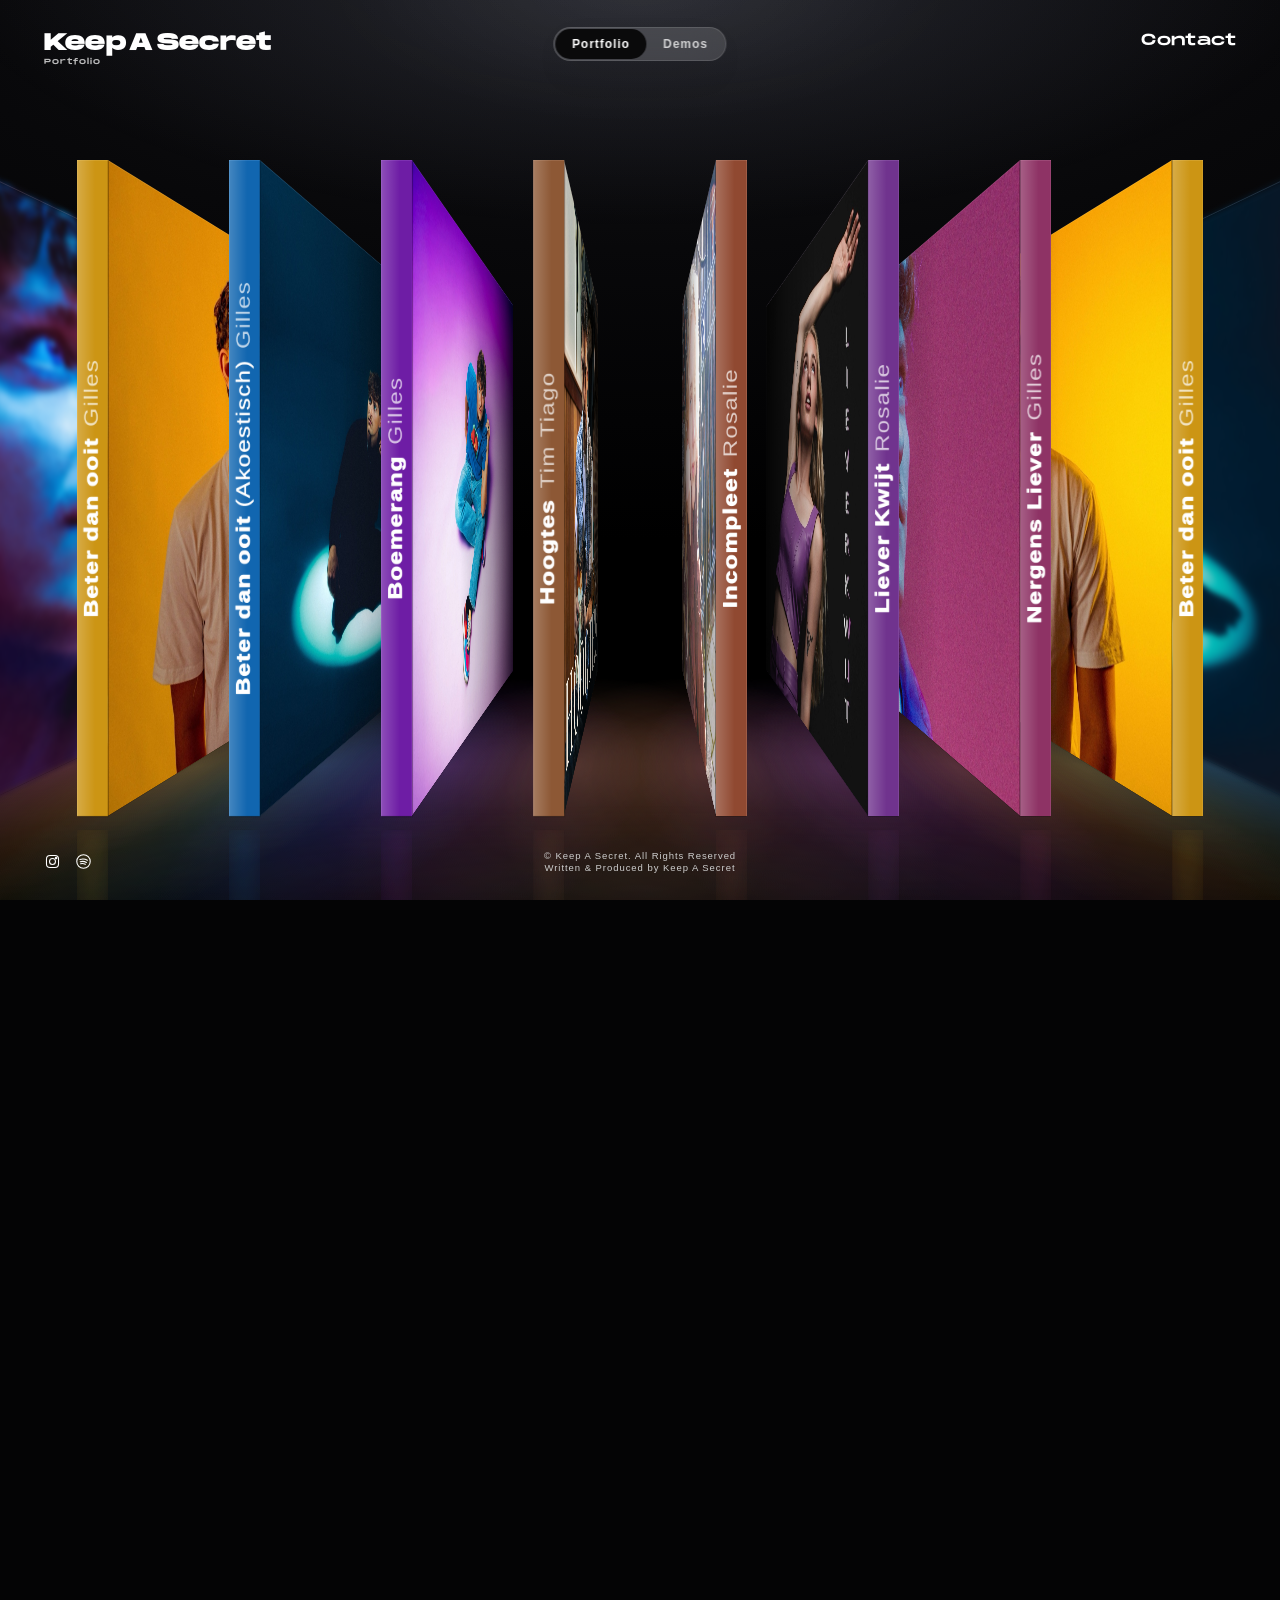
==== commit 4d47d7ca: "Portfolio bar: no hairline swell, faster symmetric time-bar, bar as wide as the cover; Demos: Your s" ====
--- a/index.html
+++ b/index.html
@@ -25,6 +25,16 @@
 <meta name="twitter:title" content="Keep A Secret — Demo Portal">
 <meta name="twitter:description" content="A private listening room. By invitation only.">
 <meta name="twitter:image" content="https://keepasecret.nl/img/og-preview.jpg">
+
+<script>
+/* Which design this device gets: the shelf of covers (index.html) is for screens with a mouse; on a phone (a touch screen
+   with a short side of 500px or less) the Portfolio is this player page instead. ?layout=phone or ?layout=desktop forces one. */
+(function () {
+  var f = /[?&]layout=(phone|desktop)/.exec(location.search);
+  var phone = f ? f[1] === 'phone' : navigator.maxTouchPoints > 0 && Math.min(innerWidth, innerHeight) <= 500;
+  if (phone) location.replace('player.html' + (f ? '?layout=' + f[1] : ''));
+})();
+</script>
 
 <link rel="preload" as="font" type="font/otf" href="fonts/MonumentExtended-Ultrabold.otf" crossorigin>
 <link rel="preload" as="font" type="font/otf" href="fonts/MonumentExtended-Regular.otf" crossorigin>
--- a/css/portfolio.css
+++ b/css/portfolio.css
@@ -28,6 +28,22 @@
   min-height: 100dvh;
 }
 
+/* A little light from above: a soft, wide glow at the top of the page, like a lamp somewhere over the row, just enough to lift the
+   black there and give the covers' tops something to catch. Behind everything (the covers, the floor, the header all sit over it).
+   Its colour (--tl-r/g/b) is cool white until a cover is selected; then it takes that cover's main colour, eased in and out. */
+@property --tl-r { syntax: '<number>'; inherits: true; initial-value: 196; }
+@property --tl-g { syntax: '<number>'; inherits: true; initial-value: 208; }
+@property --tl-b { syntax: '<number>'; inherits: true; initial-value: 255; }
+@property --tl-a { syntax: '<number>'; inherits: true; initial-value: .12; }
+html.pf-html { transition: --tl-r 1.5s var(--ease), --tl-g 1.5s var(--ease), --tl-b 1.5s var(--ease), --tl-a 1.5s var(--ease); }
+.page-pf::before {
+  content: '';
+  position: fixed; inset: 0; z-index: 0; pointer-events: none;
+  background:
+    radial-gradient(75% 44% at 50% -8%, rgb(var(--tl-r) var(--tl-g) var(--tl-b) / var(--tl-a)), rgb(var(--tl-r) var(--tl-g) var(--tl-b) / calc(var(--tl-a) * .34)) 52%, transparent 76%),
+    radial-gradient(34% 22% at 50% -2%, rgba(255, 255, 255, .06), transparent 72%);
+}
+
 /* The viewpoint's drift (--px, --py) is changed every frame while the pointer moves, so these
    two are registered as non-inheriting: only the shelf and the floor themselves are re-styled,
    not everything beneath them (and nothing else on the page). */
@@ -48,19 +64,22 @@
    the same on every page */
 
 /* ---------- the shelf ------------------------------------------ */
+/* The cover's width (--w) is shared by the shelf and the now-playing bar, so the bar can be exactly as wide as the cover standing in front */
+.pf, .np {
+  --lift: 1.7vh;                                   /* the whole stack stands this much higher (its size is unchanged) */
+  --pad-top: calc(clamp(100px, 14vh, 150px) + 18px - var(--lift));   /* clear of the header and the page pill above the row */
+  --head: 6px;                                     /* the breath between the header and the row */
+  --pad-bot: 58px;                                 /* room for the credit line under the row */
+  --w: min(830px, calc(100vh - var(--pad-top) - var(--head) - var(--pad-bot) - 36px - var(--lift)));
+  --w: min(830px, calc(100dvh - var(--pad-top) - var(--head) - var(--pad-bot) - 36px - var(--lift)));
+}
 .pf {
   /* The covers stand upright in a row, all turned toward the middle, and the
      whole row is meant to be in view at once. Their size comes from the
      height of the window (what's left under the header, over the credit),
      and the spacing from its width. */
   --n: 7;                                          /* set from the track count by portfolio.js */
-  --lift: 1.7vh;                                   /* the whole stack stands this much higher (its size is unchanged) */
-  --pad-top: calc(clamp(100px, 14vh, 150px) + 18px - var(--lift));   /* clear of the header and the page pill above the row */
-  --head: 6px;                                     /* the breath between the header and the row */
-  --sink: clamp(8px, 2vh, 22px);                  /* the whole row sits lower, so a lifted cover keeps clear of the top */
-  --pad-bot: 58px;                                 /* room for the credit line under the row */
-  --w: min(830px, calc(100vh - var(--pad-top) - var(--head) - var(--pad-bot) - 36px - var(--lift)));
-  --w: min(830px, calc(100dvh - var(--pad-top) - var(--head) - var(--pad-bot) - 36px - var(--lift)));
+  --sink: clamp(15px, 3.5vh, 38px);                  /* the whole row (covers and their shadows, same size) sits this far down, so a lifted cover keeps clear of the top */
   /* distance from one cover's near edge to the next. The row is stretched
      across the width of the page (the outermost spines sit just inside the
      edges), but never so far apart that the covers stop belonging together */
@@ -111,7 +130,7 @@
   --x: calc(var(--k, 0) * var(--p) + var(--dx, 0px));     /* --dx: the shift that makes room for the cover that is playing */
   /* all the pointer does is lift a cover a little (--mag is 0..1, eased
      in JS), so it never moves into its neighbours */
-  --y: calc(var(--ym, var(--mag, 0)) * var(--w) * -.1);      /* --ym: the same lift, eased away by JS once the cover is pulled out */
+  --y: calc(var(--ym, var(--mag, 0)) * var(--w) * -.1 + var(--lf, 0) * var(--w) * -.09);      /* --ym: the hover lift, eased away by JS once the cover is pulled out; --lf: the height it stands at then (.09 = LIFT in portfolio.js) */
   position: absolute; top: 0; left: 50%;
   width: var(--w); height: var(--w);
   transform-style: preserve-3d;      /* inside one cover: its face and its spine */
@@ -129,7 +148,7 @@
 .cd--l { translate: calc(var(--x) - var(--w) * var(--zm, 0) * .015) var(--ly, 0px) var(--z, 0px); }
 .cd--r { translate: calc(var(--x) + var(--w) * var(--zm, 0) * .015) var(--ly, 0px) var(--z, 0px); }
 /* the cover pulled out of the stack slides out spine first, then turns quickly and smoothly to face you */
-.cd.is-front, .fl.is-front { transition: translate .6s cubic-bezier(.2, .75, .2, 1), rotate .5s cubic-bezier(.45, 0, .25, 1); }
+.cd.is-front, .fl.is-front { transition: translate .6s cubic-bezier(.2, .75, .2, 1), rotate .5s cubic-bezier(.45, 0, .25, 1) }
 .cd.no-tr { transition: none !important; }
 /* left of the middle: hinged on its left edge, face turned to the right;
    right of it: hinged on its right edge, face turned to the left */
@@ -180,7 +199,33 @@
 }
 /* the cover that is playing turns to face you: nothing tucked under a neighbour, nothing out of focus */
 .cd.is-front .cd__shade { opacity: 0; }
+/* put back: it swipes quickly up, and then glides forward out of the back of the stack into its place */
+.cd.is-swiping { transition: translate .5s cubic-bezier(.45, 0, .3, 1), rotate .3s; }                        /* exactly the player bar's move and curve */
+.cd.is-entering { transition: translate .75s cubic-bezier(.1, .72, .15, 1), rotate .3s; }                    /* slows right down as it arrives */
+.fl.is-entering { transition: translate .75s cubic-bezier(.1, .72, .15, 1), rotate .3s, opacity .25s var(--ease); }
+/* Standing flat and facing you the cover is one plain picture (its spine is edge-on and shows nothing, so its 3D is
+   switched off): that is what lets it fade away as a single layer, quickly and smoothly, together with the player bar. */
+.cd.is-flat, .cd.is-flat .cd__btn, .cd.is-flat .cd__bob { transform-style: flat; }
+.cd.is-flat .cd__edge { visibility: hidden; }
+.cd.is-leaving { opacity: 0; transition: translate .5s cubic-bezier(.45, 0, .3, 1), rotate .3s, opacity .4s var(--ease) .05s; }
 .cd.is-front .cd__face { filter: none !important; transition: filter .35s var(--ease); }   /* an outermost cover loses its blur smoothly */
+/* A cover being put back is ONE object: its artwork, its spine, its shading and its light on the floor fade out together
+   and fade in together, by exactly the same curve and time (they used to differ, so the artwork was gone while the
+   spine was still there, and the shading came in before the artwork). The !important beats the other transitions the
+   planes have in their various states. */
+.cd__face, .cd__edge { will-change: opacity; }
+.cd.is-fading .cd__face, .cd.is-fading .cd__edge, .cd.is-fading .cd__shade,
+.fl.is-fading .fl__glow, .fl.is-fading .fl__edge { transition: opacity .4s var(--ease) !important; }
+.cd.is-entering .cd__shade,
+.fl.is-entering .fl__glow, .fl.is-entering .fl__edge { transition: opacity .4s cubic-bezier(.4, 0, .6, 1) !important; }
+.cd.is-entering .cd__face, .cd.is-entering .cd__edge { transition: opacity .4s cubic-bezier(.4, 0, .6, 1) !important; }
+.cd.is-hide .cd__face, .cd.is-hide .cd__edge { opacity: 0 !important; transition: none !important; }
+/* The shading on the artwork (the dark tuck towards its far end) is not faded separately on the way in: it is there in full
+   from the start, so it arrives exactly as strongly as the artwork (faded on its own on top of the artwork's fade, it only showed
+   once the cover was back). */
+.cd.is-hide .cd__shade, .cd.is-entering .cd__shade { opacity: 1 !important; transition: none !important; }
+.cd.is-fading .cd__face, .cd.is-fading .cd__edge, .cd.is-fading .cd__shade,
+.fl.is-fading .fl__glow, .fl.is-fading .fl__edge { opacity: 0 !important; }
 .cd--l .cd__shade { background: linear-gradient(to right, rgba(0, 0, 0, 0) 34%, rgba(0, 0, 0, .3) 68%, rgba(0, 0, 0, .78) 100%); box-shadow: 0 1px 0 var(--edge-dark), inset 0 1px 0 var(--edge-lite); }
 .cd--r .cd__shade { background: linear-gradient(to left,  rgba(0, 0, 0, 0) 34%, rgba(0, 0, 0, .3) 68%, rgba(0, 0, 0, .78) 100%); box-shadow: 0 1px 0 var(--edge-dark), inset 0 1px 0 var(--edge-lite); }
 
@@ -216,6 +261,7 @@
 .cd--l .cd__edge { left: calc(var(--t) * -1);  transform-origin: 100% 50%; transform: rotateY(-90deg); }
 .cd--r .cd__edge { left: 100%;                  transform-origin: 0 50%;    transform: rotateY(90deg); }
 
+.cd__lettering { position: absolute; inset: 0; width: 100%; height: 100%; display: block; pointer-events: none; }
 .cd__label {
   position: absolute; inset: 0;
   display: flex; align-items: center; justify-content: center; gap: .45em;   /* title and artist centred on the spine, both ways */
@@ -229,6 +275,18 @@
 }
 .cd__label b { font-weight: 800; letter-spacing: .05em; -webkit-text-stroke: .035em currentColor; }   /* the title is always the heavier of the two */
 .cd__label span { font-weight: 500; letter-spacing: .06em; color: rgba(255, 255, 255, .7); }
+
+/* The background goes slightly soft while a cover stands flat in front: a veil over everything behind it that blurs
+   what is under it — so no cover's edge can go see-through, the way a cover that is blurred itself does. It lies
+   under the cover in front (z-index 40) and the player, and eases in and out slowly. */
+.shelf__veil {
+  position: absolute; left: -100vw; right: -100vw; top: -100vh; bottom: -100vh;     /* the whole window, whatever the shelf's own box is */
+  z-index: 30; pointer-events: none;
+  -webkit-backdrop-filter: blur(2.5px); backdrop-filter: blur(2.5px);
+  visibility: hidden; opacity: 0;                              /* not drawn at all until a cover stands flat */
+  transition: opacity .3s var(--ease), visibility 0s linear .3s;                /* it goes quickly, so it is never there while the cover is put back */
+}
+html.bg-soft .shelf__veil { visibility: visible; opacity: 1; transition: opacity 1.6s var(--ease); }
 
 /* ---------- the ground ----------------------------------------- */
 /* Under the row: each cover throws a pool of its own colour onto the floor
@@ -275,7 +333,9 @@
 .fl.cd--r .fl__glow { left: 5%; }          /* on the right the front of the cover is local +x, so mirror the reach */
 .fl__edge {
   /* the spine's reflection, straight down under it: it drifts further away and fades as the cover lifts (--mag) */
-  position: absolute; top: calc(100% + 14px + var(--mag, 0) * var(--w) * .1);
+  position: absolute; top: calc(100% + 14px);
+  translate: 0 calc(var(--mag, 0) * var(--w) * .1);
+  will-change: transform, opacity;
   width: var(--t); height: 100%;
   /* No flat middle and no sides: brightest down the centre, falling away smoothly to nothing on both
      edges, then blurred well beyond that — so it reads as a faint glow under the spine, not a bar */
@@ -302,7 +362,10 @@
   display: flex; flex-direction: column; align-items: center; gap: 1px;
   text-align: center; white-space: nowrap;
   pointer-events: none;
-}
+  transition: filter .5s var(--ease), opacity .5s var(--ease);
+}
+/* the credit line goes soft as soon as the player bar comes up over it, and sharpens when the bar goes */
+html.np-live .pf__foot { filter: blur(5px); opacity: .6; }
 .pf__foot p {
   margin: 0;
   font-family: Helvetica, 'Helvetica Neue', Arial, sans-serif;
@@ -320,6 +383,9 @@
   height: calc(2 * 9.5px * 1.16 + 1px);
   display: flex; align-items: center; gap: 14px;
 }
+/* out of the way while a track is selected, back when it is put back */
+.socials { transition: opacity .5s var(--ease); }
+html.np-live .socials { opacity: 0; pointer-events: none; }
 .socials a { display: block; line-height: 0; }
 .socials a[hidden] { display: none; }
 .socials svg {
@@ -337,11 +403,16 @@
    open over it (it stays put underneath and is there again when they close).
    ============================================================ */
 .np {
+  /* One timing for the hairline turning into the thick timeline and back: the same time and the same fades both ways, the way
+     back being the way there played in reverse (--tm-in is --tm-out mirrored). */
+  --tm: .22s;
+  --tm-out: cubic-bezier(.25, .8, .3, 1);
+  --tm-in: cubic-bezier(.7, 0, .75, .2);
   position: fixed; z-index: 30;              /* under the credits (z 60): they cover it, and it is simply there again when they close */
   left: 50%; transform: translateX(-50%);
   bottom: clamp(26px, 4vh, 46px);              /* a little higher than the page pill is from the top, so it stands clear of the foot of the window; still over the credit line, which its glass blurs */
-  width: fit-content;
-  max-width: calc(100vw - 2 * clamp(16px, 4vw, 48px));
+  /* exactly as wide as the big cover standing in front (its --w, seen a touch nearer: perspective 1.25w, lifted .05w) */
+  width: min(calc(var(--w) * 1.25 / 1.2), calc(100vw - 2 * clamp(16px, 4vw, 48px)));
   height: 58px;
   display: flex; align-items: center; gap: 10px;
   padding: 0 10.6px 0 16px;          /* the left edge to the previous symbol is the same as the next symbol to the artwork (.np__ctrl) */
@@ -354,25 +425,29 @@
 }
 .np[hidden] { display: none; }
 /* the bar isn't there until something is played: it rises from below the window with the first play */
-.np:not(.is-live) { transform: translate(-50%, calc(100% + 60px)); opacity: 0; pointer-events: none; }
+.np:not(.is-live) {
+  transform: translate(-50%, calc(100% + 60px)); opacity: 0; pointer-events: none;
+  transition: transform .5s cubic-bezier(.45, 0, .3, 1), opacity .4s var(--ease) .05s;       /* sinks away, smoothly, as the cover is put back */
+}
 /* the middle of the bar: the artwork and title — or, while the hairline under them is
    hovered, the times and a thick timeline, which rise in from below. The bar itself
    never changes size. */
 .np__mid {
-  position: relative; flex: 0 1 auto; min-width: 0;
-  width: 316px; height: 100%;
+  position: relative; flex: 1 1 auto; min-width: 0;
+  height: 100%;
   margin-right: 0;                   /* the hairline under it stops here; the speaker's spacing is set in .np's padding */
 }
+.np { -webkit-user-select: none; user-select: none; }      /* nothing in the bar gets selected, however it is pressed or dragged over */
 .np__who {
   position: absolute; inset: 0;
   display: flex; align-items: center; gap: 11px;
   text-align: left; cursor: pointer;
   -webkit-tap-highlight-color: transparent;
-  /* coming back: it sharpens again at the same quick pace it blurred */
-  transition: opacity .2s var(--ease) .06s, filter .2s var(--ease) .06s;
+  /* coming back: it sharpens again exactly as it blurred, played backwards */
+  transition: opacity var(--tm) var(--tm-in), filter var(--tm) var(--tm-in);
 }
 /* the artwork and title blur away quickly as the times come up from below — still just there behind them */
-.np.is-time .np__who { opacity: .75; filter: blur(3.5px); pointer-events: none; transition: opacity .2s var(--ease), filter .2s var(--ease); }
+.np.is-time .np__who { opacity: .75; filter: blur(3.5px); pointer-events: none; transition: opacity var(--tm) var(--tm-out), filter var(--tm) var(--tm-out); }
 .np__art {
   flex: 0 0 auto;
   width: 38px; height: 38px;
@@ -427,9 +502,9 @@
 .np:not(.is-playing) .np__btn--play .i-pause { opacity: 0; transform: scale(0); }
 @media (hover: hover) and (pointer: fine) {
   .np__btn:hover { transform: scale(1.1); }
-  .np__who:hover .np__text b { text-shadow: 0 0 14px rgba(255, 255, 255, .35); }
-}
-.np__btn:focus-visible, .np__who:focus-visible, .np__scrub:focus-visible { outline: 2px solid #fff; outline-offset: 1px; }
+}
+/* no focus ring anywhere in the bar, however a button was reached (a click, space, the keyboard) */
+.np :focus, .np :focus-visible { outline: none !important; }
 
 /* the volume: the speaker at the right end; its fader rises above it, in the same glass */
 .np__vol { position: relative; flex: 0 0 auto; }
@@ -466,22 +541,22 @@
 .np__scrub {
   position: absolute; left: 0; right: 0; bottom: 0; height: 14px;
   cursor: pointer; touch-action: none;
-  transition: opacity .25s var(--ease);
-}
-.np.is-time .np__scrub { opacity: 0; pointer-events: none; }
+  transition: opacity var(--tm) var(--tm-in);
+}
+.np.is-time .np__scrub { opacity: 0; pointer-events: none; transition: opacity var(--tm) var(--tm-out); }
 
 /* the other face of the middle: the times, centred on the bar's own middle, with a timeline under them as wide as
    the hairline it replaces. The timeline's lower edge is where the hairline's is, so the space under it doesn't
-   change; it is thin enough to leave the times clear above it. It rises in a quick fade and sinks away quicker. */
+   change; it is thin enough to leave the times clear above it. It rises in a quick fade and sinks away by the same fade backwards. */
 .np__time {
   position: absolute; inset: 0;
   opacity: 0; transform: translateY(12px);
   pointer-events: none;
-  transition: opacity .14s var(--ease), transform .18s var(--ease);
+  transition: opacity var(--tm) var(--tm-in), transform var(--tm) var(--tm-in);
 }
 .np.is-time .np__time {
   opacity: 1; transform: none; pointer-events: auto;
-  transition: opacity .26s cubic-bezier(.25, .8, .3, 1), transform .3s cubic-bezier(.2, .85, .25, 1);
+  transition: opacity var(--tm) var(--tm-out), transform var(--tm) var(--tm-out);
 }
 .np__tl {
   position: absolute; left: 0; right: 0; top: 50%; height: 15px; margin-top: -7.5px;   /* the middle of the bar, top to bottom */
@@ -491,6 +566,7 @@
 .np__t {
   font-family: var(--sans); font-size: 14px; font-weight: 600; line-height: 1;
   letter-spacing: .02em; font-variant-numeric: tabular-nums;
+  color: rgba(255, 255, 255, .78);                /* the same as the artist's name */
 }
 .np__tscrub { position: absolute; left: 0; right: 0; bottom: 0; height: 30px; cursor: pointer; touch-action: none; }
 .np__ttrack {
@@ -507,14 +583,9 @@
   position: absolute; left: 0; right: 0; bottom: 4px; height: 2px;   /* exactly in the middle of the gap between the artwork's foot and the bar's lower edge */
   border-radius: 999px;
   background: rgba(255, 255, 255, .28);
-  overflow: hidden;
-  transition: height .25s var(--ease);
+  overflow: hidden;                  /* it stays this thin: it doesn't swell on the way — the thick timeline replaces it after a longer hover */
 }
 .np__fill { height: 100%; width: 0; background: #fff; transition: width .18s linear; }
-.np__scrub.is-held .np__track { height: 5px; }
-@media (hover: hover) and (pointer: fine) {
-  .np__scrub:hover .np__track { height: 5px; }
-}
 .np__scrub:focus-visible { outline-offset: 2px; }
 
 /* ============================================================
@@ -743,7 +814,7 @@
 
 /* ---------- smaller screens ----------------------------------- */
 @media (max-width: 860px) {
-  .pf { --pad-top: 150px; --lift: 0px; }
+  .pf, .np { --pad-top: 150px; --lift: 0px; }
 
   /* the cover on top, the info underneath, the whole thing scrolls if it must */
   .focus {
@@ -761,7 +832,7 @@
 }
 
 @media (prefers-reduced-motion: reduce) {
-  .np__mid, .np__who, .np__time, .np__scrub { transition-duration: .01s; }
+  .np { --tm: .01s; }
   .cd { transition-duration: .01s; }
   .fl { transition-duration: .01s; }
 }
--- a/css/demos.css
+++ b/css/demos.css
@@ -21,6 +21,8 @@
 html.fonts-wait .vlt { visibility: hidden; }
 
 .page-demos {
+  --inset: 22px;                                          /* where all the text starts, the same as the text in the code bar */
+  --ui: Helvetica, 'Helvetica Neue', Arial, sans-serif;     /* the credit line's lettering — used for everything on the page below the bar */
   background:
     radial-gradient(120% 70% at 50% 0%, #121215 0%, #08080a 46%, #030304 78%, #000 100%) fixed,
     #040405;
@@ -47,7 +49,8 @@
   --gutter: clamp(20px, 5vw, 48px);
   width: min(1040px, 100% - 2 * var(--gutter));
   margin: 0 auto;
-  padding: clamp(120px, 19vh, 190px) 0 clamp(36px, 6vh, 56px);
+  padding: clamp(120px, 19vh, 190px) 0 clamp(96px, 14vh, 130px);      /* room for the credit line fixed under it */
+  font-family: var(--ui);
 }
 
 .vlt__title {
@@ -59,18 +62,69 @@
   white-space: nowrap;
 }
 .group + .group { margin-top: clamp(40px, 7vh, 72px); }
-.group__title {
-  margin: 0;
-  font-family: var(--display);
-  font-weight: 800;
-  font-size: clamp(24px, 3.6vw, 44px);
-  line-height: 1.05;
-  letter-spacing: .015em;
-}
+.group__title {                       /* a quiet label over each list, not a heading to read first */
+  margin: 0 0 0 var(--inset);
+  font-family: var(--ui);
+  font-weight: 500;
+  font-size: 13px;
+  line-height: 1.2;
+  letter-spacing: .06em;
+  color: var(--w-48);
+}
+/* ---------- the code bar --------------------------------------- */
+/* a slim glass bar like the page pill: type a code (HAP) and the list shows only that collection */
+.code {
+  position: relative;
+  display: flex; align-items: center; gap: 10px;
+  height: 48px; padding: 0 8px 0 var(--inset);
+  margin-bottom: 10px;
+  border-radius: 999px;
+  background: rgba(255, 255, 255, .06);
+  -webkit-backdrop-filter: blur(14px); backdrop-filter: blur(14px);
+  box-shadow: inset 0 0 0 1px rgba(255, 255, 255, .14);
+  transition: background-color .4s var(--ease), box-shadow .4s var(--ease);
+}
+.code:focus-within { background: rgba(255, 255, 255, .09); box-shadow: inset 0 0 0 1px rgba(255, 255, 255, .42); }
+.code__label {
+  position: absolute; width: 1px; height: 1px; margin: -1px; padding: 0;
+  overflow: hidden; clip: rect(0 0 0 0); white-space: nowrap;
+}
+.code__input {
+  flex: 1 1 auto; min-width: 0; height: 100%;
+  background: none; border: 0; outline: 0;
+  font: 500 15px/1 var(--ui); letter-spacing: .04em; color: #fff;
+}
+.code__input::placeholder { color: rgba(255, 255, 255, .42); letter-spacing: .02em; }
+.code__go {
+  flex: 0 0 auto;
+  width: 32px; height: 32px; display: grid; place-items: center;
+  border-radius: 50%; color: #fff; cursor: pointer;
+  background: rgba(255, 255, 255, .14);
+  transition: background-color .3s var(--ease), transform .3s var(--ease);
+}
+.code__go svg { width: 15px; fill: none; stroke: currentColor; stroke-width: 1.8; stroke-linecap: round; stroke-linejoin: round; }
+@media (hover: hover) and (pointer: fine) { .code__go:hover { background: rgba(255, 255, 255, .28); transform: scale(1.06); } }
+.code.is-wrong { animation: code-shake .4s var(--ease); }
+@keyframes code-shake { 20% { transform: translateX(-6px); } 50% { transform: translateX(5px); } 80% { transform: translateX(-2px); } }
+.code__note { margin: 0 0 0 var(--inset); font: 12px/1.4 var(--ui); letter-spacing: .03em; color: rgba(255, 255, 255, .62); }
+.code__note:empty { display: none; }
+.code__active {
+  display: flex; align-items: baseline; flex-wrap: wrap; gap: 6px 16px;
+  margin: 2px 0 0 var(--inset);
+  font: 13px/1.4 var(--ui); letter-spacing: .02em; color: rgba(255, 255, 255, .7);
+}
+.code__active[hidden] { display: none; }
+.code__active b { font-weight: 600; color: #fff; }
+.code__clear { font: inherit; color: rgba(255, 255, 255, .55); cursor: pointer; text-decoration: underline; text-underline-offset: 3px; transition: color .3s var(--ease); }
+.code__clear:hover { color: #fff; }
+[data-groups] { margin-top: clamp(42px, 6.7vh, 62px); }     /* the selection and its list stand a little lower, clear of the code bar */
+.empty { margin: 0 0 0 var(--inset); padding: 4px 0 0; font: 14px/1.5 var(--ui); letter-spacing: .01em; color: #fff; }
+[data-groups].is-bare { margin-top: 0; }
+
 /* ---------- the list ------------------------------------------ */
 .rows {
   list-style: none;
-  margin: clamp(22px, 3.6vh, 36px) 0 0;
+  margin: clamp(12px, 1.8vh, 18px) 0 0;
   padding: 0;
   border-bottom: 1px solid var(--hairline);
 }
@@ -79,11 +133,11 @@
   --pad: clamp(16px, 2.2vh, 22px);
   position: relative;
   display: grid;
-  grid-template-columns: 30px minmax(0, 1fr) minmax(0, 1.5fr) 104px;
-  grid-template-areas: 'no info player ask';
+  grid-template-columns: 40px 54px minmax(0, 1fr) minmax(0, 1.5fr) 104px;
+  grid-template-areas: 'no icon info player ask';
   align-items: center;
   column-gap: clamp(14px, 2vw, 26px);
-  padding: var(--pad) clamp(0px, .6vw, 8px);
+  padding: var(--pad) clamp(0px, .6vw, 8px) var(--pad) var(--inset);
   border-top: 1px solid var(--hairline);
   transition: background-color .7s var(--ease);
 }
@@ -99,21 +153,31 @@
 }
 .row.is-playing::before { opacity: 1; }
 
+.row__icon {                               /* the little tile with a music note, left, level with the middle of the row */
+  grid-area: icon;
+  width: 54px; height: 54px;
+  display: grid; place-items: center;
+  border-radius: 13px;
+  background: #1f1d29;
+  color: #b9a7e8;
+}
+.row__icon svg { width: 26px; height: 26px; fill: none; stroke: currentColor; stroke-width: 1.7; stroke-linecap: round; stroke-linejoin: round; }
+.row__icon svg circle { fill: currentColor; stroke: none; }
+.row.is-playing .row__icon { background: #2a2639; color: #d6c8ff; }
 .row__no {
   grid-area: no;
-  font-size: 11px;
-  letter-spacing: .14em;
+  font-size: clamp(16px, 1.55vw, 20px);        /* as big as the song's name, and white like it */
+  line-height: 1.15;
+  letter-spacing: .02em;
   font-variant-numeric: tabular-nums;
-  color: var(--w-30);
-  transition: color .5s var(--ease);
-}
-.row.is-playing .row__no { color: var(--white); }
+  color: #fff;
+}
 
 /* the player's title and artist: plain sans, bold over medium */
 .row__info { grid-area: info; min-width: 0; }
 .row__title {
   margin: 0;
-  font-family: var(--sans);
+  font-family: var(--ui);
   font-weight: 700;
   font-size: clamp(16px, 1.55vw, 20px);
   letter-spacing: .01em;
@@ -124,7 +188,7 @@
 .row.is-playing .row__title { color: #fff; }
 .row__artist {
   margin: 5px 0 0;
-  font-family: var(--sans);
+  font-family: var(--ui);
   font-weight: 500;
   font-size: clamp(12px, 1.1vw, 14px);
   letter-spacing: .01em;
@@ -132,9 +196,8 @@
 }
 .row__meta {
   margin: 9px 0 0;
-  font-size: 10px;
-  letter-spacing: .2em;
-
+  font-size: 13px;
+  letter-spacing: .03em;
   color: var(--w-48);
 }
 .row__meta:empty { display: none; }
@@ -222,7 +285,7 @@
   min-width: 3.3em;
   text-align: right;
   font-size: 12px;
-  letter-spacing: .14em;
+  letter-spacing: .06em;
   font-variant-numeric: tabular-nums;
   color: rgba(255, 255, 255, .75);
 }
@@ -230,10 +293,9 @@
 .row__ask {
   grid-area: ask;
   justify-self: end;
-  font-size: 9.5px;
+  font-size: 11px;
   font-weight: 600;
-  letter-spacing: .3em;
-
+  letter-spacing: .1em;
   white-space: nowrap;
   color: var(--w-72);
   transition: color .5s var(--ease), text-shadow .5s var(--ease);
@@ -244,17 +306,36 @@
 .row__pending {
   grid-area: ask; justify-self: end;
   margin: 0;
-  font-size: 9px;
-  letter-spacing: .26em;
-
+  font-size: 10.5px;
+  letter-spacing: .08em;
   color: var(--w-30);
 }
 
+/* ---------- your selection ------------------------------------- */
+.sel {
+  display: flex; align-items: baseline; justify-content: space-between; gap: 16px;
+  margin: 0 0 0 var(--inset);
+  padding-right: clamp(0px, .6vw, 8px);
+}
+.sel__title { margin: 0; font: 700 clamp(18px, 1.7vw, 22px)/1.15 var(--ui); letter-spacing: .01em; color: #fff; }
+.sel__count { font: 500 13px/1.2 var(--ui); letter-spacing: .03em; color: var(--w-48); white-space: nowrap; }
+.sel + .group .rows { margin-top: clamp(14px, 2vh, 20px); }
+
+/* a collection with no Request links: the column on the right goes, the time ends the row */
+.no-ask .row { grid-template-columns: 40px 54px minmax(0, 1fr) minmax(0, 1.5fr); grid-template-areas: 'no icon info player'; }
+@media (max-width: 860px) {
+  .no-ask .row { grid-template-columns: 54px minmax(0, 1fr); grid-template-areas: 'icon info' 'player player'; }
+}
+
 /* ---------- foot ---------------------------------------------- */
+/* exactly where it is on the portfolio: fixed to the foot of the window, in the middle (see .pf__foot in portfolio.css) */
 .vlt__foot {
-  margin-top: clamp(56px, 9vh, 96px);
+  position: fixed; z-index: 5;
+  left: 50%; bottom: clamp(18px, 3vh, 36px);
+  transform: translateX(-50%);
   display: flex; flex-direction: column; align-items: center; gap: 1px;
-  text-align: center;
+  text-align: center; white-space: nowrap;
+  pointer-events: none;
 }
 .vlt__foot p {
   margin: 0;
@@ -268,11 +349,11 @@
 /* ---------- narrower screens: the row folds into two lines ----- */
 @media (max-width: 860px) {
   .row {
-    grid-template-columns: minmax(0, 1fr);
+    grid-template-columns: 54px minmax(0, 1fr);
     grid-template-areas:
-      'info'
-      'player'
-      'ask';
+      'icon info'
+      'player player'
+      'ask ask';
     row-gap: 10px;
   }
   /* the page pill drops below the wordmark here (see .seg in styles.css) */
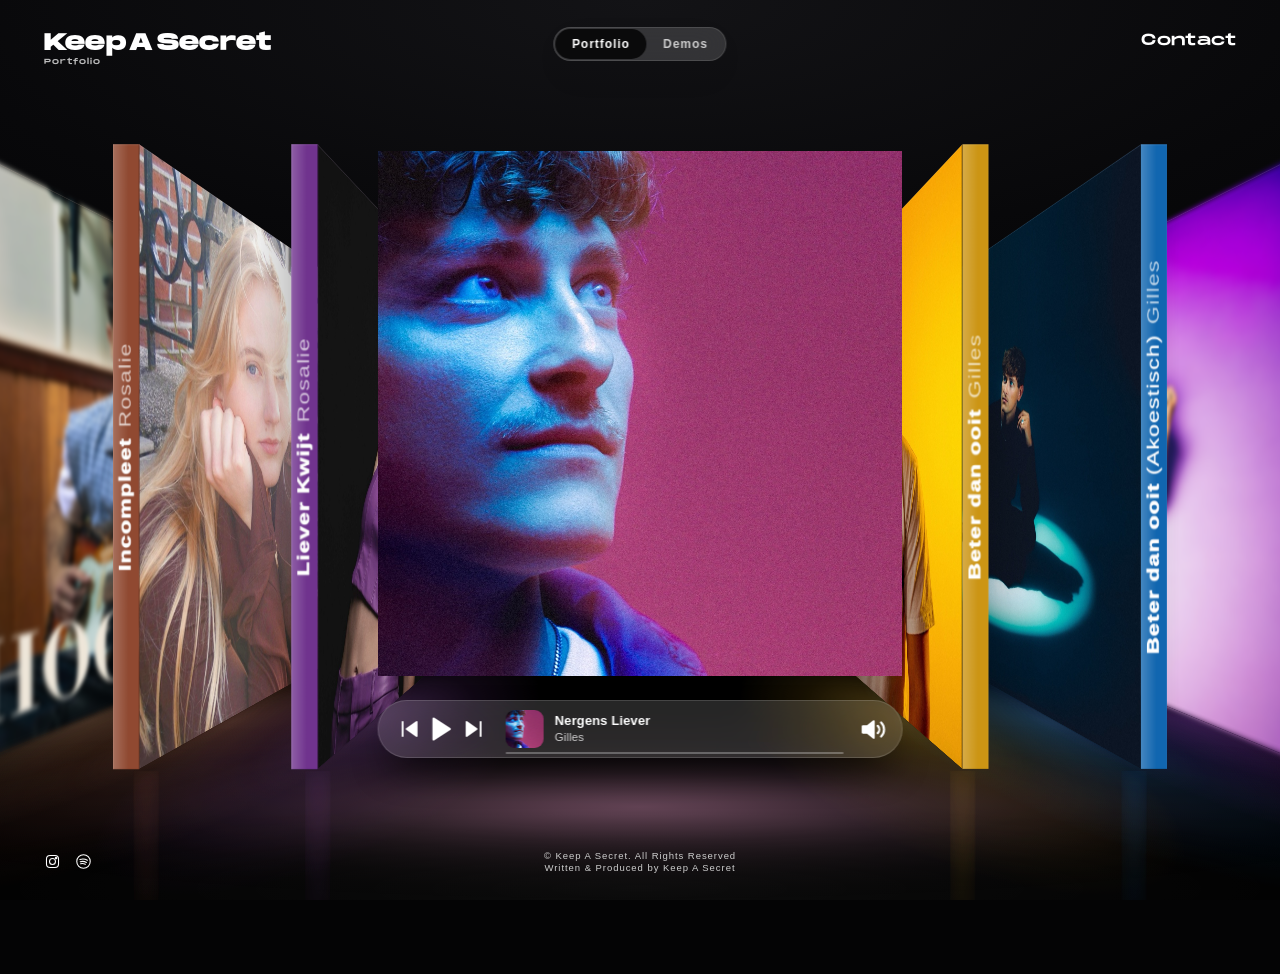
==== commit d3718f3c: "Landing page: the centre-cover layout becomes index.html (js/center.js); the old shelf page moves to" ====
--- a/index.html
+++ b/index.html
@@ -57,6 +57,72 @@
 <link rel="prefetch" href="css/demos.css">
 <link rel="prefetch" href="js/demos.js" as="script">
 <script src="js/transition.js"></script>
+<style>
+/* the player bar stands under the middle cover (js/center-cd.js sets --np-top and --mid-k) and is as wide as that cover */
+.np { bottom: auto; top: var(--np-top, 70vh);
+  width: min(calc(var(--w) * var(--mid-k, 1)), calc(100vw - 2 * clamp(16px, 4vw, 48px))); }
+.cd { cursor: pointer; }
+/* each side stack is its own perspective box over the shelf's box (js/center-cd.js moves the covers into them), so it follows the pointer by itself */
+.stack { position: absolute; inset: 0; z-index: 1; pointer-events: none;
+  perspective: calc(var(--w) * 1.25);
+  perspective-origin: calc(50% + var(--px, 0) * var(--sway, 2.6%)) calc(50% + var(--py, 0) * var(--sway-y, 1.3%)); }
+.stack > .cd { pointer-events: auto; }
+.floor .stack { z-index: 0; }
+/* the middle cover is smaller than the others (--ms, set by center-cd.js): the cover scales about its own middle, its reflection about its hinge */
+.cd__btn { scale: var(--ms, 1); transition: scale .6s cubic-bezier(.2, .75, .2, 1); }
+.cd.no-tr .cd__btn { transition: none; }
+.fl { translate: var(--x) var(--fy, 0px) var(--z, 0px); scale: var(--ms, 1); }
+.cd, .fl { transition: translate .5s cubic-bezier(.3, .6, .2, 1), rotate .38s cubic-bezier(.45, 0, .25, 1), opacity .25s var(--ease), scale .42s ease; }   /* the covers that shift along */
+.fl, .fl.is-front, .fl.is-entering { transition-property: translate, rotate, opacity, scale; }
+.cd.is-mid { cursor: default; }
+/* the cover that is chosen comes forward faster (turning to face you, sliding out and growing); everything else keeps its own speed:
+   the covers that shift along and the one that goes back to its side use the shelf's normal timing, because that one has lost .is-front */
+.cd, .fl { transition-property: translate, rotate, opacity, scale; }
+/* The two covers that change places move as a pair: the one that goes back (.is-back) and the one that comes forward (.is-front) have exactly the same time and curve,
+   starting together, so one is never ahead of the other (no empty middle, no overlap). The covers that shift along keep the shelf's own timing. */
+.cd.is-back, .fl.is-back, .cd.is-front, .fl.is-front { transition: translate .42s cubic-bezier(.45, 0, .25, 1), rotate .42s cubic-bezier(.45, 0, .25, 1), opacity .25s var(--ease), scale .42s cubic-bezier(.45, 0, .25, 1); }
+.cd.is-back .cd__btn, .cd.is-front .cd__btn { transition: scale .42s cubic-bezier(.45, 0, .25, 1); }
+.cd.no-tr .cd__btn { transition: none; }
+/* the cover that goes round the end of the row: out and in a bit faster than on the shelf */
+.cd.is-entering { transition: translate .5s cubic-bezier(.1, .72, .15, 1), rotate .3s; }
+.fl.is-entering { transition: translate .5s cubic-bezier(.1, .72, .15, 1), rotate .3s, opacity .25s var(--ease); }
+.cd.is-fading .cd__face, .cd.is-fading .cd__edge, .cd.is-fading .cd__shade, .fl.is-fading .fl__glow, .fl.is-fading .fl__edge { transition: opacity .28s var(--ease) !important; }
+.cd.is-entering .cd__shade, .fl.is-entering .fl__glow, .fl.is-entering .fl__edge, .cd.is-entering .cd__face, .cd.is-entering .cd__edge { transition: opacity .28s cubic-bezier(.4, 0, .6, 1) !important; }
+/* fewer separate layers: the artwork, the spine and the reflection of the spine are no longer each kept in a layer of their own (the browser still makes one while one of them fades) */
+.cd__face, .cd__edge, .fl__edge { will-change: auto; }
+/* the middle cover's light on the floor, under the player bar (js/center-cd.js); its own pool in the floor is off */
+.fl.is-front .fl__glow { opacity: 0 !important; }
+.mid-light { position: fixed; inset: 0; z-index: 0; pointer-events: none; opacity: 0;
+  transform: translateX(var(--gx, 0px)); transition: opacity .5s var(--ease), transform .6s cubic-bezier(.2, .75, .2, 1); }
+.mid-light.is-on { opacity: 1; }
+.mid-glow { position: absolute; left: 50%; top: calc(var(--np-top, 70vh) + 29px + 78px); width: var(--gw, 600px); height: 190px;
+  transform: translate(-50%, -50%); border-radius: 50%;
+  /* a smooth many-stop gradient instead of a blur filter: the same soft look, without the cost of blurring a large area on every change */
+  background: radial-gradient(closest-side, hsl(var(--h) calc(var(--s) * .6%) 60% / 0.54), hsl(var(--h) calc(var(--s) * .6%) 60% / 0.47) 10%, hsl(var(--h) calc(var(--s) * .6%) 60% / 0.34) 24%, hsl(var(--h) calc(var(--s) * .6%) 60% / 0.22) 36%, hsl(var(--h) calc(var(--s) * .6%) 60% / 0.13) 48%, hsl(var(--h) calc(var(--s) * .6%) 60% / 0.07) 60%, hsl(var(--h) calc(var(--s) * .6%) 60% / 0.03) 72%, hsl(var(--h) calc(var(--s) * .6%) 60% / 0.008) 86%, hsl(var(--h) calc(var(--s) * .6%) 60% / 0) 100%); }
+/* The volume. Pressing the speaker slides it, smoothly, left to where the artwork's thumbnail stands (--vdx, set by the script), while the artwork,
+   title and artist blur away exactly as they do when the times come up (.is-time); behind the speaker a volume line is drawn out
+   that it leaves behind: its left end keeps pace with the speaker (same time, same curve), its right end stays where the speaker was. */
+.np { --vt: .62s; --vc: cubic-bezier(.3, .6, .2, 1); }
+.np__btn--vol { z-index: 2; translate: 0 0; transition: translate var(--vt) var(--vc), transform .3s var(--ease), opacity .3s var(--ease); }
+.np.is-vol .np__btn--vol { translate: calc(var(--vdx, 0px) * -1) 0; }
+.np.is-vol .np__who { opacity: .75; filter: blur(3.5px); pointer-events: none; transition: opacity var(--tm) var(--tm-out), filter var(--tm) var(--tm-out); }
+.np.is-vol .np__scrub { opacity: 0; pointer-events: none; transition: opacity var(--tm) var(--tm-out); }
+.np .np__vol .np__flyout {
+  position: absolute; left: auto; bottom: auto; right: 19px; top: 50%;
+  width: calc(var(--vdx, 0px) - 19px); height: 30px; margin-top: -15px;
+  display: block; border-radius: 0; background: none; box-shadow: none;
+  -webkit-backdrop-filter: none; backdrop-filter: none;
+  opacity: 1; visibility: visible;
+  transform: scaleX(0); transform-origin: 100% 50%;
+  pointer-events: none;
+  transition: transform var(--vt) var(--vc);
+}
+.np.is-vol .np__vol .np__flyout { transform: scaleX(1); pointer-events: auto; }
+.np .np__vtrack { position: absolute; inset: 0; width: auto; height: auto; display: block; }
+.np .np__vtrack::before { top: 50%; bottom: auto; left: 0; right: 0; width: auto; height: 4px; margin: -2px 0 0; }
+.np .np__vfill { left: 0; bottom: auto; top: 50%; width: 40%; height: 4px; margin: -2px 0 0; }
+@media (prefers-reduced-motion: reduce) { .np { --vt: .01s; } }
+</style>
 </head>
 <body class="page-pf">
 
@@ -70,7 +136,6 @@
   </nav>
 </header>
 
-<!-- the way between the pages: the slider sits under the one you are on (js/nav.js). -->
 <nav class="seg" data-seg aria-label="Pages">
   <span class="seg__thumb" aria-hidden="true"></span>
   <a class="seg__btn" href="index.html" aria-current="page">Portfolio</a>
@@ -78,12 +143,9 @@
 </nav>
 
 <main class="pf" data-pf>
-  <h1 class="pf__title" data-pf-heading>Portfolio</h1>
-
-  <!-- one cover per track, built from CONFIG.portfolio.tracks -->
+  <h1 class="pf__title">Portfolio</h1>
   <div class="floor" data-floor aria-hidden="true"></div>
-  <ol class="shelf" data-shelf></ol>
-
+  <div class="shelf" data-shelf role="list"></div>
   <!-- bottom left, level with the credit line: Instagram and the Spotify playlist
        (hrefs set from CONFIG.instagram / CONFIG.spotify by js/portfolio.js) -->
   <div class="socials">
@@ -108,65 +170,6 @@
   </footer>
 </main>
 
-<!-- ══════════ A COVER PULLED OUT OF THE SHELF ══════════
-     Opened by js/portfolio.js: the cover slides out of the stack and turns
-     to face you, the shelf dims behind it, and its details come in on the
-     right. -->
-<div class="focus" data-focus hidden>
-  <div class="focus__veil" data-veil></div>
-
-  <div class="focus__stage" data-stage>
-    <div class="focus__card" data-card><img data-card-img alt=""></div>
-  </div>
-
-  <section class="focus__info" data-info>
-    <h2 class="focus__title" data-title></h2>
-    <p class="focus__artist" data-artist></p>
-    <p class="focus__line" data-year hidden></p>
-    <p class="focus__note" data-note hidden></p>
-
-    <div class="focus__player" data-player hidden>
-      <button class="focus__play" data-play type="button" aria-label="Play">
-        <svg class="i-play" viewBox="0 0 24 24" aria-hidden="true"><path d="M9 5.5 19 12 9 18.5Z"/></svg>
-        <svg class="i-pause" viewBox="0 0 24 24" aria-hidden="true"><rect x="5.5" y="5" width="5" height="14" rx="1.5"/><rect x="13.5" y="5" width="5" height="14" rx="1.5"/></svg>
-      </button>
-      <div class="focus__scrub" data-scrub role="slider" tabindex="0" aria-label="Seek"
-           aria-valuemin="0" aria-valuemax="100" aria-valuenow="0">
-        <div class="focus__track"><div class="focus__fill" data-fill></div></div>
-      </div>
-      <span class="focus__time" data-time>0:00</span>
-    </div>
-
-    <div class="focus__credits" data-credits hidden></div>
-    <div class="focus__links" data-links></div>
-    <p class="focus__credit" data-credit-line>Written &amp; Produced by Keep A Secret</p>
-  </section>
-
-  <!-- small streaming icons, bottom right: they go to the track's own link when
-       CONFIG.portfolio gives one (spotify / apple), otherwise to a search for it -->
-  <div class="focus__stream">
-    <a class="focus__svc" data-spotify target="_blank" rel="noopener noreferrer" aria-label="Listen on Spotify" title="Spotify">
-      <svg viewBox="0 0 24 24" aria-hidden="true"><circle cx="12" cy="12" r="11" fill="currentColor"/><path d="M5.9 9.1c4.3-1.2 9-.8 12.6 1.4M6.5 12.4c3.6-.9 7.3-.6 10.3 1.2M7.1 15.5c2.9-.7 5.7-.4 8.1.9" fill="none" stroke="#060607" stroke-width="1.8" stroke-linecap="round"/></svg>
-    </a>
-    <a class="focus__svc" data-apple target="_blank" rel="noopener noreferrer" aria-label="Listen on Apple Music" title="Apple Music">
-      <svg viewBox="0 0 24 24" aria-hidden="true"><rect x="1" y="1" width="22" height="22" rx="5.5" fill="currentColor"/><path d="M9.1 17.3a2.1 2.1 0 1 1-1.3-1.9V8.4a.9.9 0 0 1 .7-.9l6.6-1.4a.9.9 0 0 1 1.1.9v8.4a2.1 2.1 0 1 1-1.3-1.9V8.6l-5.1 1.1z" fill="#060607"/></svg>
-    </a>
-  </div>
-
-  <button class="focus__close" data-close type="button" aria-label="Back to the shelf">Back</button>
-  <button class="focus__nav focus__nav--prev" data-prev type="button" aria-label="Previous">
-    <svg viewBox="0 0 24 24" aria-hidden="true"><path d="M15 5 8 12l7 7"/></svg>
-  </button>
-  <button class="focus__nav focus__nav--next" data-next type="button" aria-label="Next">
-    <svg viewBox="0 0 24 24" aria-hidden="true"><path d="M9 5l7 7-7 7"/></svg>
-  </button>
-</div>
-
-<!-- ══════════ NOW PLAYING ══════════
-     A glass bar over the foot of the shelf, Apple Music style: the track's
-     artwork, title and artist, previous / play / next, and a thin timeline
-     along its bottom edge. Runs js/portfolio.js's NowPlaying, over the tracks
-     in CONFIG.portfolio that have audio. -->
 <div class="np" data-np role="region" aria-label="Now playing">
   <div class="np__ctrl">
     <button class="np__btn" data-np-prev type="button" aria-label="Previous">
@@ -207,7 +210,7 @@
       </svg>
     </button>
     <div class="np__flyout" data-np-flyout>
-      <div class="np__vtrack" data-np-vtrack role="slider" tabindex="0" aria-label="Volume" aria-orientation="vertical"
+      <div class="np__vtrack" data-np-vtrack role="slider" tabindex="0" aria-label="Volume" aria-orientation="horizontal"
            aria-valuemin="0" aria-valuemax="100" aria-valuenow="40">
         <div class="np__vfill" data-np-vfill></div>
       </div>
@@ -215,11 +218,10 @@
   </div>
 </div>
 
-<audio data-audio preload="none"></audio>
 <audio data-np-audio preload="none"></audio>
 
 <script src="js/config.js"></script>
 <script src="js/nav.js"></script>
-<script src="js/portfolio.js"></script>
+<script src="js/center.js"></script>
 </body>
 </html>
--- a/css/styles.css
+++ b/css/styles.css
@@ -1598,6 +1598,12 @@
      desktop rule above, kept modest here since a phone's own vertical
      budget is already tight. */
   .stage { padding: clamp(88px, 13.5vh, 118px) 0 clamp(64px, 9.5vh, 86px); }
+  /* The player is as tall as the screen allows, not a square the width of the phone: the artwork was held to ~half the width by
+     the height left over after the title and controls, so the block now stands taller and the artwork fills the width. */
+  .carousel { height: clamp(380px, calc(100dvh - 250px), 540px); }
+  /* the time labels sit just outside the timeline's ends; with the artwork now the full width of the player the timeline
+     leaves room for them rather than matching the artwork */
+  .timeline { width: calc(100% - 112px); }
   /* Narrower inset than the shared desktop one (was 20-46px, tightened
      to 12-28px) — --panel itself is already pinned to 100vw on every
      portrait phone (width, not height, is always the binding term in
--- a/css/portfolio.css
+++ b/css/portfolio.css
@@ -26,22 +26,6 @@
     #040405;
   min-height: 100vh;
   min-height: 100dvh;
-}
-
-/* A little light from above: a soft, wide glow at the top of the page, like a lamp somewhere over the row, just enough to lift the
-   black there and give the covers' tops something to catch. Behind everything (the covers, the floor, the header all sit over it).
-   Its colour (--tl-r/g/b) is cool white until a cover is selected; then it takes that cover's main colour, eased in and out. */
-@property --tl-r { syntax: '<number>'; inherits: true; initial-value: 196; }
-@property --tl-g { syntax: '<number>'; inherits: true; initial-value: 208; }
-@property --tl-b { syntax: '<number>'; inherits: true; initial-value: 255; }
-@property --tl-a { syntax: '<number>'; inherits: true; initial-value: .12; }
-html.pf-html { transition: --tl-r 1.5s var(--ease), --tl-g 1.5s var(--ease), --tl-b 1.5s var(--ease), --tl-a 1.5s var(--ease); }
-.page-pf::before {
-  content: '';
-  position: fixed; inset: 0; z-index: 0; pointer-events: none;
-  background:
-    radial-gradient(75% 44% at 50% -8%, rgb(var(--tl-r) var(--tl-g) var(--tl-b) / var(--tl-a)), rgb(var(--tl-r) var(--tl-g) var(--tl-b) / calc(var(--tl-a) * .34)) 52%, transparent 76%),
-    radial-gradient(34% 22% at 50% -2%, rgba(255, 255, 255, .06), transparent 72%);
 }
 
 /* The viewpoint's drift (--px, --py) is changed every frame while the pointer moves, so these
--- a/css/demos.css
+++ b/css/demos.css
@@ -175,6 +175,7 @@
 
 /* the player's title and artist: plain sans, bold over medium */
 .row__info { grid-area: info; min-width: 0; }
+.row__info.is-tap { cursor: pointer; -webkit-user-select: none; user-select: none; -webkit-tap-highlight-color: transparent; }
 .row__title {
   margin: 0;
   font-family: var(--ui);
@@ -198,7 +199,7 @@
   margin: 9px 0 0;
   font-size: 13px;
   letter-spacing: .03em;
-  color: var(--w-48);
+  color: rgba(255, 255, 255, .74);          /* the year: halfway between the white of the title and the grey it was (.48) */
 }
 .row__meta:empty { display: none; }
 .row__note {
@@ -276,9 +277,7 @@
   height: 100%; width: 0;
   background: #fff;
   box-shadow: 0 0 10px rgba(255, 255, 255, .6);
-  transition: width .18s linear;
-}
-.row__scrub.is-scrubbing .row__fill { transition: none; }
+}                                           /* (no easing: the line follows the playhead frame by frame, and a tap puts it there at once) */
 
 .row__time {
   flex: 0 0 auto;
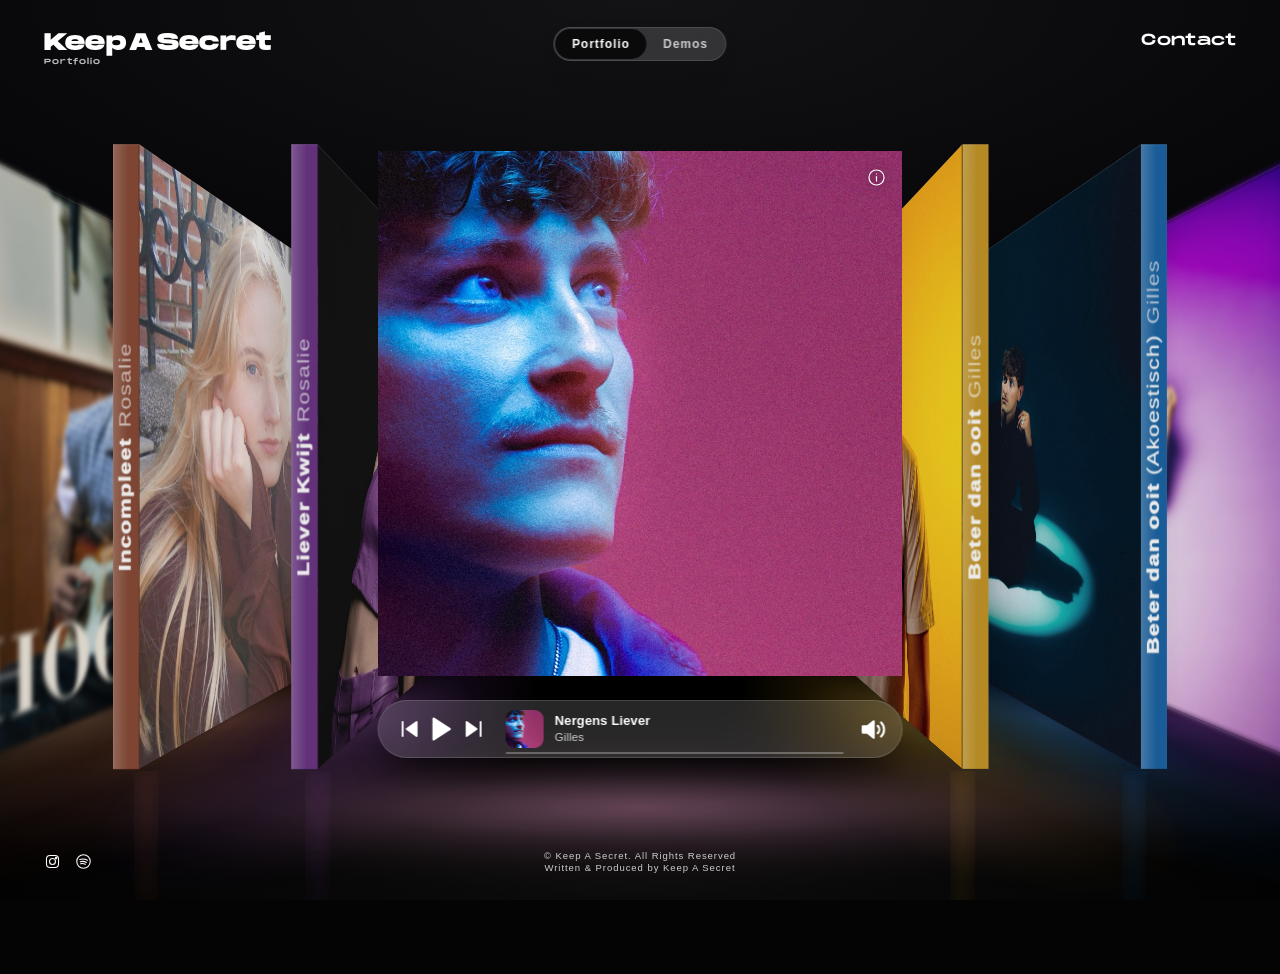
==== commit 440eece1: "Landing page: credits view back (click the big or the small artwork), info icon, darker stacks, same" ====
--- a/index.html
+++ b/index.html
@@ -90,6 +90,23 @@
 .cd.is-entering .cd__shade, .fl.is-entering .fl__glow, .fl.is-entering .fl__edge, .cd.is-entering .cd__face, .cd.is-entering .cd__edge { transition: opacity .28s cubic-bezier(.4, 0, .6, 1) !important; }
 /* fewer separate layers: the artwork, the spine and the reflection of the spine are no longer each kept in a layer of their own (the browser still makes one while one of them fades) */
 .cd__face, .cd__edge, .fl__edge { will-change: auto; }
+.art-info { position: fixed; z-index: 25; left: 0; top: 0; width: 32px; height: 32px; padding: 0;
+  display: grid; place-items: center; cursor: pointer; background: none; border: 0;
+  transition: opacity .3s ease; -webkit-tap-highlight-color: transparent; }
+/* the same icon as the social links bottom left: a white ring with a white i in it, drawn in the same thin line */
+.art-info svg { display: block; width: 19px; height: 19px; fill: none; stroke: #fff; stroke-width: 1.5; stroke-linecap: round;
+  transition: stroke .4s var(--ease); filter: drop-shadow(0 0 4px rgba(0, 0, 0, .55)); }
+.art-info:hover svg { stroke: #8c8c8c; }
+.art-info.is-away, html.is-focused .art-info { opacity: 0; pointer-events: none; }
+.art-info:focus { outline: none; }
+/* while the credits are open the page's own header goes quiet, so it does not show through the dark under the Back button */
+.pf__bar { transition: opacity .3s ease; }
+html.is-focused .pf__bar { opacity: 0; }
+/* the two stacks are a touch darker and less saturated than the middle cover, so the middle one stands out */
+.cd:not(.is-mid) .cd__face { filter: saturate(.86) brightness(.92); }
+.cd:not(.is-mid) .cd__edge { filter: saturate(.86) brightness(calc((1 + var(--mag, 0) * .22) * .92)); }
+.cd.is-rim:not(.is-mid) .cd__face { filter: blur(calc(max(2px, var(--w) * .0055) * (1 - var(--mag, 0)))) saturate(.86) brightness(.92); }
+.cd__face, .cd__edge { transition: filter .4s ease; }
 /* the middle cover's light on the floor, under the player bar (js/center-cd.js); its own pool in the floor is off */
 .fl.is-front .fl__glow { opacity: 0 !important; }
 .mid-light { position: fixed; inset: 0; z-index: 0; pointer-events: none; opacity: 0;
@@ -105,7 +122,8 @@
 .np { --vt: .62s; --vc: cubic-bezier(.3, .6, .2, 1); }
 .np__btn--vol { z-index: 2; translate: 0 0; transition: translate var(--vt) var(--vc), transform .3s var(--ease), opacity .3s var(--ease); }
 .np.is-vol .np__btn--vol { translate: calc(var(--vdx, 0px) * -1) 0; }
-.np.is-vol .np__who { opacity: .75; filter: blur(3.5px); pointer-events: none; transition: opacity var(--tm) var(--tm-out), filter var(--tm) var(--tm-out); }
+/* the artwork, title and artist in the bar give way — a bit more blurred and a touch fainter than the stylesheet's .75 / 3.5px — while the times (timeline) or the volume line come up */
+.np.is-time .np__who, .np.is-vol .np__who { opacity: .6; filter: blur(5.5px); pointer-events: none; transition: opacity var(--tm) var(--tm-out), filter var(--tm) var(--tm-out); }
 .np.is-vol .np__scrub { opacity: 0; pointer-events: none; transition: opacity var(--tm) var(--tm-out); }
 .np .np__vol .np__flyout {
   position: absolute; left: auto; bottom: auto; right: 19px; top: 50%;
@@ -170,6 +188,44 @@
   </footer>
 </main>
 
+<!-- ══════════ THE CREDITS ══════════
+     Opened by a click on the big cover in the middle, or on the small artwork in the player bar (js/center.js, Focus). -->
+<div class="focus" data-focus hidden>
+  <div class="focus__veil" data-veil></div>
+
+  <div class="focus__stage" data-stage>
+    <div class="focus__card" data-card><img data-card-img alt=""></div>
+  </div>
+
+  <section class="focus__info" data-info>
+    <h2 class="focus__title" data-title></h2>
+    <p class="focus__artist" data-artist></p>
+    <p class="focus__line" data-year hidden></p>
+    <p class="focus__note" data-note hidden></p>
+
+    <div class="focus__credits" data-credits hidden></div>
+    <div class="focus__links" data-links></div>
+    <p class="focus__credit" data-credit-line>Written &amp; Produced by Keep A Secret</p>
+  </section>
+
+  <!-- small streaming icons, bottom right: they go to the track's own link when
+       CONFIG.portfolio gives one (spotify / apple), otherwise to a search for it -->
+  <div class="focus__stream">
+    <a class="focus__svc" data-spotify target="_blank" rel="noopener noreferrer" aria-label="Listen on Spotify" title="Spotify">
+      <svg viewBox="0 0 24 24" aria-hidden="true"><circle cx="12" cy="12" r="11" fill="currentColor"/><path d="M5.9 9.1c4.3-1.2 9-.8 12.6 1.4M6.5 12.4c3.6-.9 7.3-.6 10.3 1.2M7.1 15.5c2.9-.7 5.7-.4 8.1.9" fill="none" stroke="#060607" stroke-width="1.8" stroke-linecap="round"/></svg>
+    </a>
+    <a class="focus__svc" data-apple target="_blank" rel="noopener noreferrer" aria-label="Listen on Apple Music" title="Apple Music">
+      <svg viewBox="0 0 24 24" aria-hidden="true"><rect x="1" y="1" width="22" height="22" rx="5.5" fill="currentColor"/><path d="M9.1 17.3a2.1 2.1 0 1 1-1.3-1.9V8.4a.9.9 0 0 1 .7-.9l6.6-1.4a.9.9 0 0 1 1.1.9v8.4a2.1 2.1 0 1 1-1.3-1.9V8.6l-5.1 1.1z" fill="#060607"/></svg>
+    </a>
+  </div>
+
+  <button class="focus__close" data-close type="button" aria-label="Back to the shelf">Back</button>
+</div>
+
+<button class="art-info" data-art-info type="button" aria-label="Credits">
+  <svg viewBox="0 0 24 24" aria-hidden="true"><circle cx="12" cy="12" r="9.5"/><path d="M12 11v5.4M12 7.6h.01"/></svg>
+</button>
+
 <div class="np" data-np role="region" aria-label="Now playing">
   <div class="np__ctrl">
     <button class="np__btn" data-np-prev type="button" aria-label="Previous">
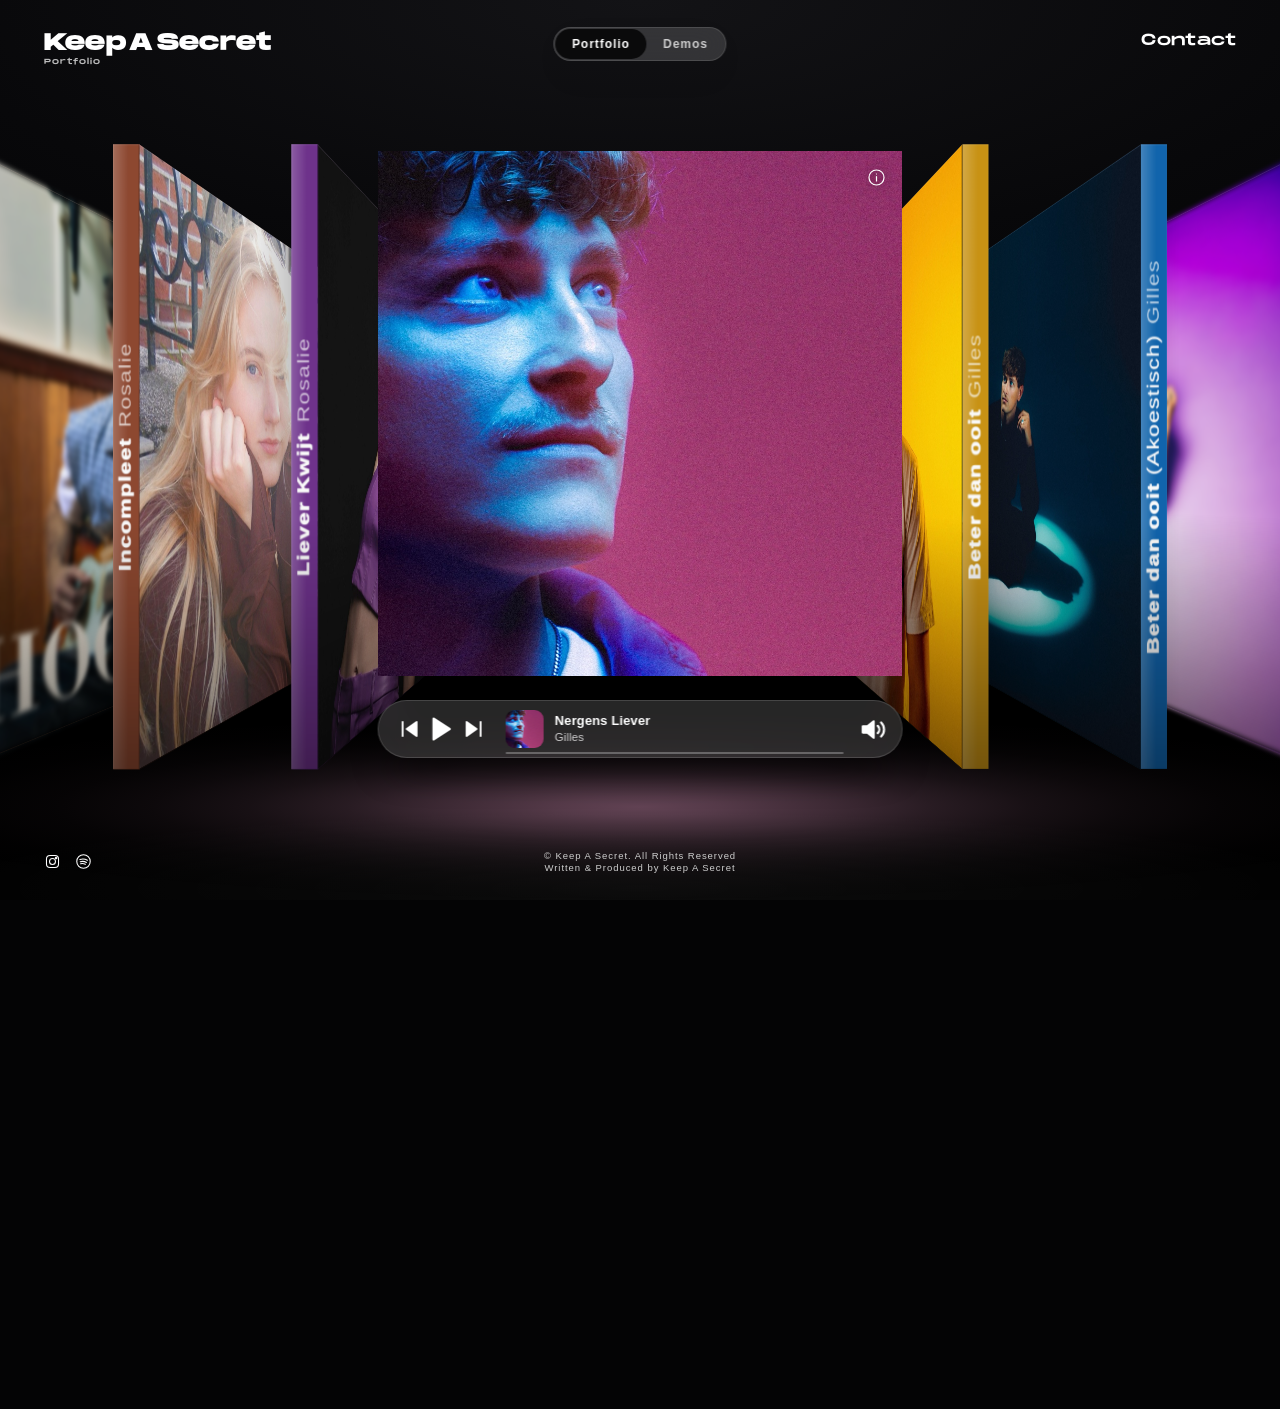
==== commit 9fa8bef0: "Landing page: stack covers darker towards the foot, livelier colour, floor shadow and spine reflecti" ====
--- a/index.html
+++ b/index.html
@@ -102,11 +102,21 @@
 /* while the credits are open the page's own header goes quiet, so it does not show through the dark under the Back button */
 .pf__bar { transition: opacity .3s ease; }
 html.is-focused .pf__bar { opacity: 0; }
-/* the two stacks are a touch darker and less saturated than the middle cover, so the middle one stands out */
-.cd:not(.is-mid) .cd__face { filter: saturate(.86) brightness(.92); }
-.cd:not(.is-mid) .cd__edge { filter: saturate(.86) brightness(calc((1 + var(--mag, 0) * .22) * .92)); }
-.cd.is-rim:not(.is-mid) .cd__face { filter: blur(calc(max(2px, var(--w) * .0055) * (1 - var(--mag, 0)))) saturate(.86) brightness(.92); }
+/* the two stacks are a touch darker than the middle cover, so the middle one stands out (but with their colour, not washed out) */
+.cd:not(.is-mid) .cd__face { filter: saturate(1) brightness(.98); }
+.cd:not(.is-mid) .cd__edge { filter: saturate(1) brightness(calc((1 + var(--mag, 0) * .22) * .98)); }
+.cd.is-rim:not(.is-mid) .cd__face { filter: blur(calc(max(2px, var(--w) * .0055) * (1 - var(--mag, 0)))) saturate(1) brightness(.98); }
 .cd__face, .cd__edge { transition: filter .4s ease; }
+/* the covers in the stacks go darker towards their foot, so they stand on the floor rather than hang in the light (the artwork's own shade, and the spine) */
+.cd--l:not(.is-mid) .cd__shade { background: linear-gradient(to top, rgba(0, 0, 0, .42), rgba(0, 0, 0, 0) 40%), linear-gradient(to right, rgba(0, 0, 0, 0) 34%, rgba(0, 0, 0, .3) 68%, rgba(0, 0, 0, .78) 100%); }
+.cd--r:not(.is-mid) .cd__shade { background: linear-gradient(to top, rgba(0, 0, 0, .42), rgba(0, 0, 0, 0) 40%), linear-gradient(to left, rgba(0, 0, 0, 0) 34%, rgba(0, 0, 0, .3) 68%, rgba(0, 0, 0, .78) 100%); }
+.cd:not(.is-mid) .cd__edge::after { content: ''; position: absolute; inset: 0; pointer-events: none; background: linear-gradient(to top, rgba(0, 0, 0, .42), rgba(0, 0, 0, 0) 40%); }
+/* The light and the reflection on the floor under a stack cover are only there while it is lifted (--mag, 0 → 1 under the pointer); at rest nothing glows under it.
+   The reflection of the spine also stands in line with the spine itself: it sat about one thickness too far back, which slid it towards the middle of the page. */
+.fl:not(.is-front) .fl__glow { opacity: calc(var(--mag, 0) * .6); }
+.fl:not(.is-front) .fl__edge { opacity: calc(var(--mag, 0) * .85); }
+.fl.cd--l .fl__edge { translate: calc(var(--t) * -1.2) calc(var(--mag, 0) * var(--w) * .1); }
+.fl.cd--r .fl__edge { translate: calc(var(--t) * 1.2) calc(var(--mag, 0) * var(--w) * .1); }
 /* the middle cover's light on the floor, under the player bar (js/center-cd.js); its own pool in the floor is off */
 .fl.is-front .fl__glow { opacity: 0 !important; }
 .mid-light { position: fixed; inset: 0; z-index: 0; pointer-events: none; opacity: 0;
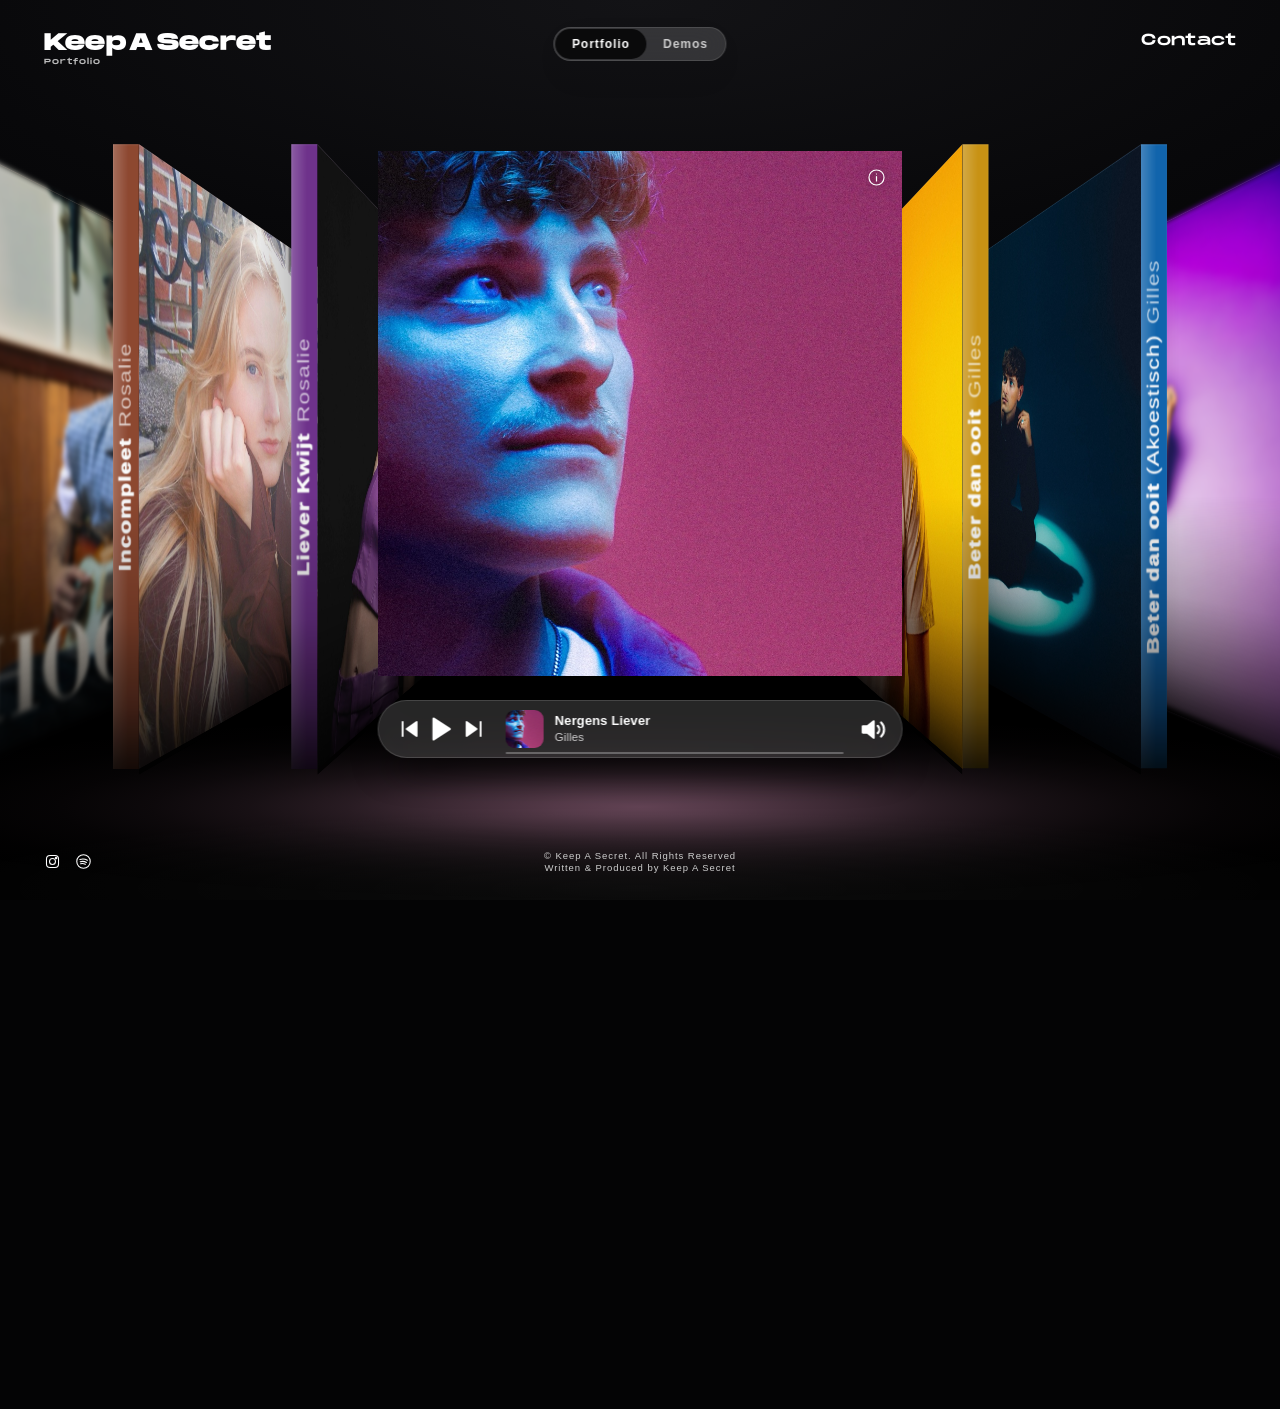
==== commit 0afe123e: "Landing page: softer fade at the foot of the stack covers without bright outlines, viewpoint drift k" ====
--- a/index.html
+++ b/index.html
@@ -107,10 +107,16 @@
 .cd:not(.is-mid) .cd__edge { filter: saturate(1) brightness(calc((1 + var(--mag, 0) * .22) * .98)); }
 .cd.is-rim:not(.is-mid) .cd__face { filter: blur(calc(max(2px, var(--w) * .0055) * (1 - var(--mag, 0)))) saturate(1) brightness(.98); }
 .cd__face, .cd__edge { transition: filter .4s ease; }
-/* the covers in the stacks go darker towards their foot, so they stand on the floor rather than hang in the light (the artwork's own shade, and the spine) */
-.cd--l:not(.is-mid) .cd__shade { background: linear-gradient(to top, rgba(0, 0, 0, .42), rgba(0, 0, 0, 0) 40%), linear-gradient(to right, rgba(0, 0, 0, 0) 34%, rgba(0, 0, 0, .3) 68%, rgba(0, 0, 0, .78) 100%); }
-.cd--r:not(.is-mid) .cd__shade { background: linear-gradient(to top, rgba(0, 0, 0, .42), rgba(0, 0, 0, 0) 40%), linear-gradient(to left, rgba(0, 0, 0, 0) 34%, rgba(0, 0, 0, .3) 68%, rgba(0, 0, 0, .78) 100%); }
-.cd:not(.is-mid) .cd__edge::after { content: ''; position: absolute; inset: 0; pointer-events: none; background: linear-gradient(to top, rgba(0, 0, 0, .42), rgba(0, 0, 0, 0) 40%); }
+/* the covers in the stacks fade into the dark at their foot (no hard bottom edge, so they stand in the room rather than hang in the light) (the artwork's own shade, and the spine) */
+.cd--l:not(.is-mid) .cd__shade { background: linear-gradient(to top, rgba(0, 0, 0, .86), rgba(0, 0, 0, .56) 10%, rgba(0, 0, 0, .24) 24%, rgba(0, 0, 0, 0) 44%), linear-gradient(to right, rgba(0, 0, 0, 0) 34%, rgba(0, 0, 0, .3) 68%, rgba(0, 0, 0, .78) 100%); }
+.cd--r:not(.is-mid) .cd__shade { background: linear-gradient(to top, rgba(0, 0, 0, .86), rgba(0, 0, 0, .56) 10%, rgba(0, 0, 0, .24) 24%, rgba(0, 0, 0, 0) 44%), linear-gradient(to left, rgba(0, 0, 0, 0) 34%, rgba(0, 0, 0, .3) 68%, rgba(0, 0, 0, .78) 100%); }
+/* the thin dark-coloured line the sleeve draws just outside its foot and spine would stay as a bright outline where the cover itself fades into the dark: only the lit top / inner lines stay */
+.cd--l:not(.is-mid) .cd__shade, .cd--r:not(.is-mid) .cd__shade { box-shadow: inset 0 1px 0 var(--edge-lite); }
+.cd--l:not(.is-mid) .cd__edge { box-shadow: inset 1px 0 0 var(--edge-lite), inset 0 1px 0 var(--edge-lite); }
+.cd--r:not(.is-mid) .cd__edge { box-shadow: inset -1px 0 0 var(--edge-lite), inset 0 1px 0 var(--edge-lite); }
+/* the shading reaches a little past the artwork's foot: the outer covers' artwork is blurred, and its blurred rim (and, where the two meet at a slant, its last pixel row) would otherwise show as a thin bright line below the fade */
+.cd:not(.is-mid) .cd__shade { inset: 0 0 -6px 0; }
+.cd:not(.is-mid) .cd__edge::after { content: ''; position: absolute; inset: 0; pointer-events: none; background: linear-gradient(to top, rgba(0, 0, 0, .86), rgba(0, 0, 0, .56) 10%, rgba(0, 0, 0, .24) 24%, rgba(0, 0, 0, 0) 44%); }
 /* The light and the reflection on the floor under a stack cover are only there while it is lifted (--mag, 0 → 1 under the pointer); at rest nothing glows under it.
    The reflection of the spine also stands in line with the spine itself: it sat about one thickness too far back, which slid it towards the middle of the page. */
 .fl:not(.is-front) .fl__glow { opacity: calc(var(--mag, 0) * .6); }
@@ -147,8 +153,8 @@
 }
 .np.is-vol .np__vol .np__flyout { transform: scaleX(1); pointer-events: auto; }
 .np .np__vtrack { position: absolute; inset: 0; width: auto; height: auto; display: block; }
-.np .np__vtrack::before { top: 50%; bottom: auto; left: 0; right: 0; width: auto; height: 4px; margin: -2px 0 0; }
-.np .np__vfill { left: 0; bottom: auto; top: 50%; width: 40%; height: 4px; margin: -2px 0 0; }
+.np .np__vtrack::before { top: 50%; bottom: auto; left: 0; right: 0; width: auto; height: 9px; margin: -4.5px 0 0; }
+.np .np__vfill { left: 0; bottom: auto; top: 50%; width: 40%; height: 9px; margin: -4.5px 0 0; }
 @media (prefers-reduced-motion: reduce) { .np { --vt: .01s; } }
 </style>
 </head>
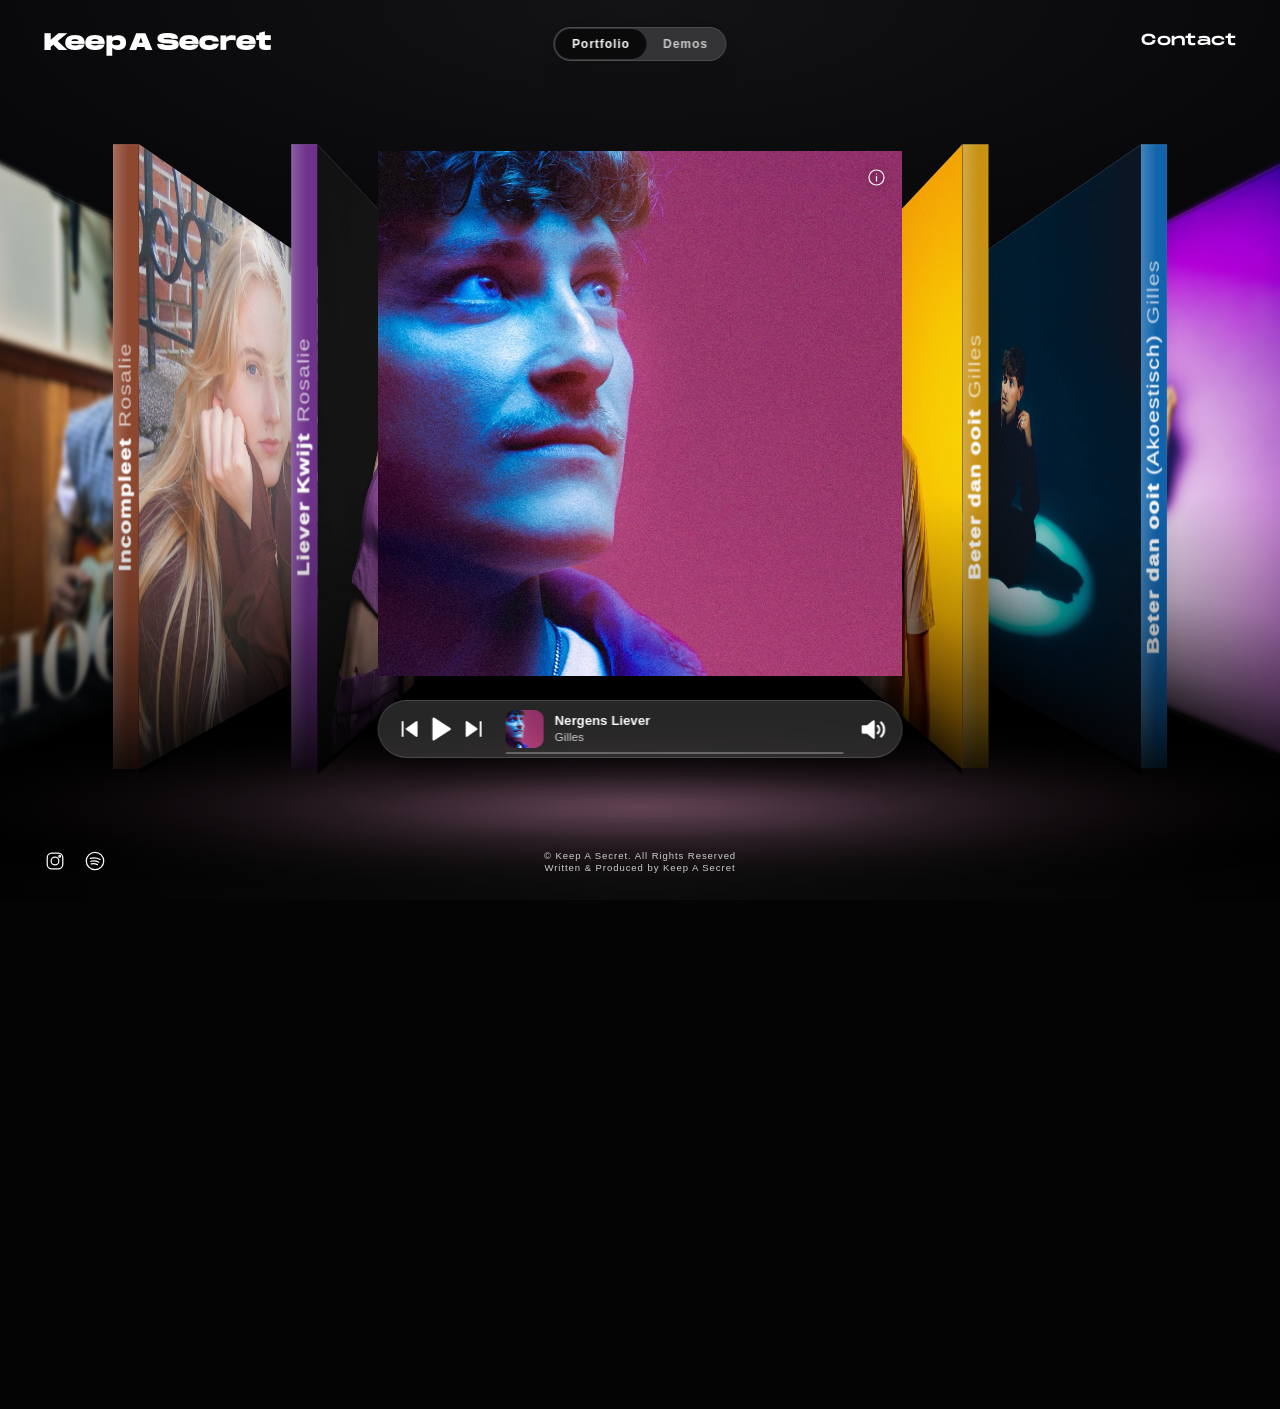
==== commit 08386d19: "Demos: new look — header with open collection, track list with lines, rounded player bar - Open coll" ====
--- a/index.html
+++ b/index.html
@@ -163,7 +163,6 @@
 <header class="pf__bar">
   <div class="wordmark">
     <span class="wordmark__main">Keep A Secret</span>
-    <span class="wordmark__sub">Portfolio</span>
   </div>
   <nav class="topbar__links">
     <a class="tag" href="contact.html">Contact</a>
--- a/css/styles.css
+++ b/css/styles.css
@@ -141,7 +141,8 @@
 [hidden] { display: none !important; }
 button { font: inherit; color: inherit; background: none; border: 0; padding: 0; }
 a { color: inherit; text-decoration: none; }
-:focus-visible { outline: 1px solid rgba(255, 255, 255, .5); outline-offset: 6px; }
+/* no focus rings anywhere on the site — not on a click, and not on the arrow keys or Tab either (by request: they read as stray boxes) */
+:focus, :focus-visible { outline: none !important; }
 
 /* ============================================================
    CINEMATIC ENVIRONMENT
@@ -628,7 +629,6 @@
 }
 .seg__btn:hover { color: rgba(255, 255, 255, .92); }
 .seg__btn[aria-current='page'] { color: #fff; }
-.seg__btn:focus-visible { outline: 2px solid #fff; outline-offset: 1px; }
 /* until js/nav.js has measured the slider, the current page's own segment is
    dark, so the pill never shows without one */
 .seg:not(.is-ready) .seg__btn[aria-current='page'] { background: #0a0a0b; }
--- a/css/portfolio.css
+++ b/css/portfolio.css
@@ -155,7 +155,6 @@
   outline: none;
   -webkit-tap-highlight-color: transparent;
 }
-.cd__btn:focus-visible .cd__edge { outline: 2px solid #fff; outline-offset: 2px; }
 /* the one that's been pulled out leaves its slot empty, like a shelf — a
    beat after the big cover has begun to fade in over it, so the swap has no seam */
 .cd.is-out .cd__btn { visibility: hidden; transition: visibility 0s linear .14s; }
@@ -365,7 +364,7 @@
   left: clamp(20px, 3.4vw, 48px);
   bottom: clamp(18px, 3vh, 36px);                  /* …and the same as the credit line and the player bar */
   height: calc(2 * 9.5px * 1.16 + 1px);
-  display: flex; align-items: center; gap: 14px;
+  display: flex; align-items: center; gap: 18px;
 }
 /* out of the way while a track is selected, back when it is put back */
 .socials { transition: opacity .5s var(--ease); }
@@ -374,8 +373,8 @@
 .socials a[hidden] { display: none; }
 .socials svg {
   display: block;
-  width: 17px; height: 17px;
-  fill: none; stroke: #fff; stroke-width: 1.5; stroke-linecap: round;
+  width: 22px; height: 22px;
+  fill: none; stroke: #fff; stroke-width: 1.35; stroke-linecap: round;
   transition: stroke .4s var(--ease);
 }
 .socials a:hover svg { stroke: #8c8c8c; }
@@ -518,7 +517,6 @@
   position: absolute; left: 50%; bottom: 0; width: 5px; margin-left: -2.5px; height: 40%;
   border-radius: 999px; background: #fff;
 }
-.np__vtrack:focus-visible { outline: 2px solid #fff; outline-offset: 4px; border-radius: 6px; }
 
 /* the hairline along the bottom of the middle — from the artwork's left edge to just before
    the speaker — thicker when held */
@@ -570,7 +568,6 @@
   overflow: hidden;                  /* it stays this thin: it doesn't swell on the way — the thick timeline replaces it after a longer hover */
 }
 .np__fill { height: 100%; width: 0; background: #fff; transition: width .18s linear; }
-.np__scrub:focus-visible { outline-offset: 2px; }
 
 /* ============================================================
    THE FOCUS VIEW
--- a/css/demos.css
+++ b/css/demos.css
@@ -5,15 +5,8 @@
    on the portfolio — laid out as a plain list, one song under the next.
    ============================================================ */
 
-/* styles.css locks <html>/<body> to the viewport for the portfolio's one
-   fixed room; this is a page that scrolls */
-html.demos-html,
-html.demos-html body {
-  height: auto;
-  min-height: 100%;
-  overflow-x: hidden;
-  overflow-y: auto;
-}
+/* styles.css locks <html>/<body> to the viewport, and that stays: the page itself doesn't scroll any more —
+   the list does, inside .vlt, which stops a little above the credit line (see "the page" below) */
 
 /* the lettering stays out of sight while Monument Extended arrives
    (script in demos.html's head) rather than flashing in a fallback */
@@ -21,14 +14,19 @@
 html.fonts-wait .vlt { visibility: hidden; }
 
 .page-demos {
+  --gap: clamp(18px, 3vh, 36px);                           /* the white space under the credit line */
+  --foot: calc(var(--gap) + 23px + 24px);       /* the credit line: its distance from the foot, its height, and air (the list and the hint stop above it) */
   --inset: 22px;                                          /* where all the text starts, the same as the text in the code bar */
   --ui: Helvetica, 'Helvetica Neue', Arial, sans-serif;     /* the credit line's lettering — used for everything on the page below the bar */
+  --np: 0px;                                              /* room for the now-playing bar: 0 until a song has been started (see .has-np) */
+  --head: clamp(72px, 9.5vh, 100px);                      /* the bar (wordmark, page pill) at the top */
   background:
-    radial-gradient(120% 70% at 50% 0%, #121215 0%, #08080a 46%, #030304 78%, #000 100%) fixed,
-    #040405;
+    radial-gradient(120% 70% at 50% 0%, #151515 0%, #080808 46%, #030303 78%, #000 100%) fixed,
+    #040404;
   min-height: 100vh;
   min-height: 100dvh;
 }
+.page-demos.has-np { --np: calc(var(--gap) + 52px); }        /* the list stops just above the bar (66px high) */
 
 /* ---------- the bar ------------------------------------------- */
 .vlt__bar {
@@ -45,12 +43,34 @@
 .vlt__bar .wordmark { display: block; }
 
 /* ---------- the page ------------------------------------------ */
+/* .vlt is the scroller: from just under the bar to a little above the credit line, the full width of the window,
+   so its scrollbar sits at the window's right edge. The list breaks off (a soft fade) above the credits and the
+   rest is reached by scrolling. .vlt__in keeps the column at 1040px in the middle. */
 .vlt {
   --gutter: clamp(20px, 5vw, 48px);
-  width: min(1040px, 100% - 2 * var(--gutter));
-  margin: 0 auto;
-  padding: clamp(120px, 19vh, 190px) 0 clamp(96px, 14vh, 130px);      /* room for the credit line fixed under it */
+  position: fixed; z-index: 1;
+  left: 0; right: 0; top: var(--head); bottom: calc(var(--foot) + var(--np));
+  transition: bottom .5s var(--ease);
+  overflow-x: hidden; overflow-y: auto;
+  overscroll-behavior: contain;
+  padding: clamp(30px, 6.2vh, 58px) var(--gutter) 28px;
   font-family: var(--ui);
+  -webkit-mask-image: linear-gradient(to bottom, transparent 0, #000 22px, #000 calc(100% - 34px), transparent 100%);
+          mask-image: linear-gradient(to bottom, transparent 0, #000 22px, #000 calc(100% - 34px), transparent 100%);
+}
+.vlt__in { width: min(1040px, 100%); margin: 0 auto; }
+
+/* a scrollbar that is always there, on the right: a slim light thumb (macOS would otherwise hide it until you scroll) */
+.vlt::-webkit-scrollbar { width: 14px; }
+.vlt::-webkit-scrollbar-track { background: transparent; }
+.vlt::-webkit-scrollbar-thumb {
+  background: rgba(255, 255, 255, .3);
+  border: 4px solid transparent; background-clip: padding-box;       /* 6px of thumb in a 14px lane */
+  border-radius: 999px;
+}
+.vlt::-webkit-scrollbar-thumb:hover { background: rgba(255, 255, 255, .5); background-clip: padding-box; }
+@supports not selector(::-webkit-scrollbar) {
+  .vlt { scrollbar-width: thin; scrollbar-color: rgba(255, 255, 255, .35) transparent; }
 }
 
 .vlt__title {
@@ -61,23 +81,42 @@
   clip: rect(0 0 0 0);
   white-space: nowrap;
 }
-.group + .group { margin-top: clamp(40px, 7vh, 72px); }
-.group__title {                       /* a quiet label over each list, not a heading to read first */
-  margin: 0 0 0 var(--inset);
+.group + .group { margin-top: clamp(28px, 4.5vh, 44px); }
+.group__title {                       /* English / Dutch: clear headings over each list */
+  margin: 0;
   font-family: var(--ui);
-  font-weight: 500;
-  font-size: 13px;
+  font-weight: 700;
+  font-size: 17px;
   line-height: 1.2;
-  letter-spacing: .06em;
-  color: var(--w-48);
-}
+  letter-spacing: .01em;
+  color: rgba(255, 255, 255, .92);
+}
+/* ---------- the open collection, kept at the top ---------------- */
+/* While a collection is open, "Showing …" stays at the top, under the wordmark and the page pill, in line with the left edge of the
+   list's cards, and the list scrolls underneath it. No background of its own. */
+.band {
+  position: fixed; z-index: 2; left: 0; right: 0; top: 0;
+  padding: calc(var(--head) + clamp(38px, 7.5vh, 72px)) 0 clamp(16px, 2.4vh, 24px);
+}
+.band[hidden] { display: none; }
+/* the same column as the list: 1040px (or the window less its gutters), centred on the area the list scrolls in (--vw, js/demos.js) */
+.band__in {
+  --gut: clamp(20px, 5vw, 48px);
+  --lw: min(1040px, calc(var(--vw, 100vw) - 2 * var(--gut)));
+  width: var(--lw);
+  margin-left: calc((var(--vw, 100vw) - var(--lw)) / 2);
+}
+/* with a collection open, the list starts under it */
+.page-demos.has-band .vlt { top: var(--band-h, 180px); padding-top: clamp(22px, 4.4vh, 38px); }
+.page-demos.has-band [data-groups] { margin-top: 0; }
+
 /* ---------- the code bar --------------------------------------- */
 /* a slim glass bar like the page pill: type a code (HAP) and the list shows only that collection */
 .code {
   position: relative;
   display: flex; align-items: center; gap: 10px;
-  height: 48px; padding: 0 8px 0 var(--inset);
-  margin-bottom: 10px;
+  height: 42px; padding: 0 6px 0 var(--inset);
+  margin-bottom: 6px;
   border-radius: 999px;
   background: rgba(255, 255, 255, .06);
   -webkit-backdrop-filter: blur(14px); backdrop-filter: blur(14px);
@@ -95,6 +134,7 @@
   font: 500 15px/1 var(--ui); letter-spacing: .04em; color: #fff;
 }
 .code__input::placeholder { color: rgba(255, 255, 255, .42); letter-spacing: .02em; }
+.code[hidden] { display: none; }
 .code__go {
   flex: 0 0 auto;
   width: 32px; height: 32px; display: grid; place-items: center;
@@ -108,65 +148,71 @@
 @keyframes code-shake { 20% { transform: translateX(-6px); } 50% { transform: translateX(5px); } 80% { transform: translateX(-2px); } }
 .code__note { margin: 0 0 0 var(--inset); font: 12px/1.4 var(--ui); letter-spacing: .03em; color: rgba(255, 255, 255, .62); }
 .code__note:empty { display: none; }
+.empty { margin: 0 0 0 var(--inset); padding: 4px 0 0; font: 14px/1.5 var(--ui); letter-spacing: .01em; color: #fff; }
+
+/* the collection that is open: "Showing" with, on the line under it and a notch larger, whose it is; "Clear" brings the code bar back */
 .code__active {
-  display: flex; align-items: baseline; flex-wrap: wrap; gap: 6px 16px;
-  margin: 2px 0 0 var(--inset);
-  font: 13px/1.4 var(--ui); letter-spacing: .02em; color: rgba(255, 255, 255, .7);
+  display: flex; align-items: center; justify-content: space-between; gap: 6px 18px;
+  margin: 0;
+  font-family: var(--ui);
 }
 .code__active[hidden] { display: none; }
-.code__active b { font-weight: 600; color: #fff; }
-.code__clear { font: inherit; color: rgba(255, 255, 255, .55); cursor: pointer; text-decoration: underline; text-underline-offset: 3px; transition: color .3s var(--ease); }
+.code__who { display: flex; flex-direction: column; gap: 4px; min-width: 0; }
+.code__showing { font: 500 14px/1.2 var(--ui); letter-spacing: .015em; color: rgba(255, 255, 255, .7); }
+.code__name { font: 700 clamp(22px, 2.4vw, 28px)/1.15 var(--ui); letter-spacing: .01em; color: #fff; }
+.code__clear { flex: 0 0 auto; font: 500 15px/1.4 var(--ui); color: rgba(255, 255, 255, .55); cursor: pointer; text-decoration: underline; text-underline-offset: 3px; transition: color .3s var(--ease); }
 .code__clear:hover { color: #fff; }
-[data-groups] { margin-top: clamp(42px, 6.7vh, 62px); }     /* the selection and its list stand a little lower, clear of the code bar */
-.empty { margin: 0 0 0 var(--inset); padding: 4px 0 0; font: 14px/1.5 var(--ui); letter-spacing: .01em; color: #fff; }
+[data-groups] { margin-top: clamp(28px, 5.4vh, 46px); }
 [data-groups].is-bare { margin-top: 0; }
+
+/* after a code is typed the list comes in softly: the head, then each row a beat after the one above it (js/demos.js sets --i) */
+@keyframes reveal { from { opacity: 0; transform: translateY(12px); } to { opacity: 1; transform: none; } }
+.is-reveal .group__title, .is-reveal .row {
+  animation: reveal .9s var(--ease) both;
+  animation-delay: calc(120ms + var(--i, 0) * 70ms);
+}
+.code__active.is-in { animation: reveal .9s var(--ease) both; }
 
 /* ---------- the list ------------------------------------------ */
 .rows {
   list-style: none;
-  margin: clamp(12px, 1.8vh, 18px) 0 0;
+  /* the lines and the lit row reach 14px past the text on both sides, so the text itself lines up with the headings above */
+  margin: clamp(10px, 1.6vh, 16px) -14px 0;
   padding: 0;
-  border-bottom: 1px solid var(--hairline);
-}
-
+  border-bottom: 1px solid rgba(255, 255, 255, .1);
+}
+
+/* the songs are not containers: they are told apart by thin horizontal lines, and only the song that is loaded gets a background */
 .row {
-  --pad: clamp(16px, 2.2vh, 22px);
+  --pad: clamp(8px, 1.2vh, 11px);
   position: relative;
   display: grid;
-  grid-template-columns: 40px 54px minmax(0, 1fr) minmax(0, 1.5fr) 104px;
+  grid-template-columns: 28px 44px minmax(0, 1fr) minmax(0, 1.5fr) 104px;
   grid-template-areas: 'no icon info player ask';
   align-items: center;
   column-gap: clamp(14px, 2vw, 26px);
-  padding: var(--pad) clamp(0px, .6vw, 8px) var(--pad) var(--inset);
-  border-top: 1px solid var(--hairline);
-  transition: background-color .7s var(--ease);
-}
-/* the row that's playing is lit from its left edge, the way the room
-   around the player takes its light from the artwork */
-.row::before {
-  content: '';
-  position: absolute; inset: 0;
-  background: linear-gradient(90deg, rgba(255, 255, 255, .07), rgba(255, 255, 255, 0) 62%);
-  opacity: 0;
-  transition: opacity .8s var(--ease);
-  pointer-events: none;
-}
-.row.is-playing::before { opacity: 1; }
-
-.row__icon {                               /* the little tile with a music note, left, level with the middle of the row */
-  grid-area: icon;
-  width: 54px; height: 54px;
-  display: grid; place-items: center;
-  border-radius: 13px;
-  background: #1f1d29;
-  color: #b9a7e8;
-}
-.row__icon svg { width: 26px; height: 26px; fill: none; stroke: currentColor; stroke-width: 1.7; stroke-linecap: round; stroke-linejoin: round; }
-.row__icon svg circle { fill: currentColor; stroke: none; }
-.row.is-playing .row__icon { background: #2a2639; color: #d6c8ff; }
+  padding: var(--pad) 14px;
+  border-top: 1px solid rgba(255, 255, 255, .1);
+  transition: background-color .5s var(--ease);
+}
+/* the song that is loaded (playing or paused): a subtle lighter background */
+.row.is-current { background: rgba(255, 255, 255, .075); }
+
+/* the tile in front of every song: a small music note on a dark purple tile, as on the site as it was (js/demos.js);
+   a track with an `artwork` in config.js shows its picture instead */
+.row__icon, .np__art {
+  display: grid; place-items: center; overflow: hidden;
+  background: #1f1d29; color: #b9a7e8;
+}
+.row__icon { grid-area: icon; width: 44px; height: 44px; border-radius: 12px; transition: background-color .5s var(--ease), color .5s var(--ease); }
+.row__icon svg, .np__art svg { width: 52%; height: 52%; fill: none; stroke: currentColor; stroke-width: 1.7; stroke-linecap: round; stroke-linejoin: round; }
+.row__icon svg circle, .np__art svg circle { fill: currentColor; stroke: none; }
+.row__icon img, .np__art img { width: 100%; height: 100%; object-fit: cover; }
+.row.is-current .row__icon { background: #2a2639; color: #d6c8ff; }
+
 .row__no {
   grid-area: no;
-  font-size: clamp(16px, 1.55vw, 20px);        /* as big as the song's name, and white like it */
+  font-size: clamp(14px, 1.25vw, 17px);        /* as big as the song's name, and white like it */
   line-height: 1.15;
   letter-spacing: .02em;
   font-variant-numeric: tabular-nums;
@@ -178,17 +224,18 @@
 .row__info.is-tap { cursor: pointer; -webkit-user-select: none; user-select: none; -webkit-tap-highlight-color: transparent; }
 .row__title {
   margin: 0;
+  display: flex; align-items: center; gap: 12px;
   font-family: var(--ui);
   font-weight: 700;
-  font-size: clamp(16px, 1.55vw, 20px);
+  font-size: clamp(15px, 1.4vw, 18px);
   letter-spacing: .01em;
   line-height: 1.15;
-  color: rgba(255, 255, 255, .92);
+  color: #fff;
   transition: color .5s var(--ease);
 }
-.row.is-playing .row__title { color: #fff; }
+.row.is-current .row__title { color: #fff; }
 .row__artist {
-  margin: 5px 0 0;
+  margin: 4px 0 0;
   font-family: var(--ui);
   font-weight: 500;
   font-size: clamp(12px, 1.1vw, 14px);
@@ -196,8 +243,8 @@
   color: rgba(255, 255, 255, .82);
 }
 .row__meta {
-  margin: 9px 0 0;
-  font-size: 13px;
+  margin: 4px 0 0;
+  font-size: 12px;
   letter-spacing: .03em;
   color: rgba(255, 255, 255, .74);          /* the year: halfway between the white of the title and the grey it was (.48) */
 }
@@ -220,7 +267,7 @@
 .row__play {
   flex: 0 0 auto;
   position: relative;
-  width: 52px; height: 52px;
+  width: 40px; height: 40px;
   display: grid; place-items: center;
   border-radius: 50%;
   /* a bit grey at rest, full white on hover or while playing — exactly
@@ -228,7 +275,7 @@
   color: #999;
   cursor: pointer;
   touch-action: manipulation;
-  transition: transform .32s var(--ease), color .32s var(--ease), opacity .6s ease;
+  transition: color .32s var(--ease), opacity .6s ease;
 }
 .row__play svg {
   position: absolute;
@@ -246,47 +293,53 @@
 .row.is-playing .row__play .i-play  { opacity: 0; transform: translateX(6%) scale(0); }
 .row:not(.is-playing) .row__play .i-pause { opacity: 0; transform: translateX(6%) scale(0); }
 @media (hover: hover) and (pointer: fine) {
-  .row__play:not(:disabled):hover { color: #fff; transform: scale(1.08); }
-}
-.row__play:not(:disabled):active { color: #fff; transform: scale(1.08); }
+  .row__play:not(:disabled):hover { color: #fff; }          /* only the colour changes — nothing in the list moves or grows on hover */
+}
+.row__play:not(:disabled):active { color: #fff; }
 .row__play:disabled { cursor: default; opacity: .45; }
 
 .row__scrub {
   position: relative;
   flex: 1 1 auto;
   min-width: 0;
-  padding: 12px 0;
+  padding: 9px 0;
   cursor: pointer;
   touch-action: none;
 }
 .row__scrub[aria-disabled='true'] { cursor: default; opacity: .5; }
+/* the timeline is a waveform: grey bars, and the same bars in white on top, cut off at the playhead.
+   (The shape is drawn from the song's name, not measured from the audio — it is for looks.) */
 .row__track {
   position: absolute; top: 50%; left: 0; right: 0;
   transform: translateY(-50%);
-  height: 6px;
-  border-radius: 999px;
-  background: #3a3a3d;
-  overflow: hidden;
-  transition: height .32s var(--ease);
-}
-.row__scrub.is-held .row__track { height: 13px; }
-@media (hover: hover) and (pointer: fine) {
-  .row__scrub:not([aria-disabled='true']):hover .row__track { height: 13px; }
-}
+  height: 20px;
+}
+.wave {
+  position: absolute; inset: 0;
+  /* 64 columns that shrink with the row (no fixed gaps, so the bars can never push past the edge of a narrow card);
+     each bar takes 60% of its column and sits in the middle of it, the rest is the space between */
+  display: grid; grid-auto-flow: column; grid-auto-columns: minmax(0, 1fr);
+  align-items: center;
+  color: rgba(255, 255, 255, .34);
+}
+.wave i { display: block; width: 60%; min-width: 1px; justify-self: center; border-radius: 2px; background: currentColor; }
+/* the song that plays: its waveform turns white, like the timeline in the player bar — what has played in solid white, the rest in a pale white */
+.row.is-playing .wave { color: rgba(255, 255, 255, .5); }
+.row.is-playing .row__fill { color: #fff; }
 .row__fill {
-  height: 100%; width: 0;
-  background: #fff;
-  box-shadow: 0 0 10px rgba(255, 255, 255, .6);
-}                                           /* (no easing: the line follows the playhead frame by frame, and a tap puts it there at once) */
+  color: #fff;
+  clip-path: inset(0 100% 0 0);             /* (no easing: the colour follows the playhead frame by frame, and a tap puts it there at once) */
+}
 
 .row__time {
   flex: 0 0 auto;
-  min-width: 3.3em;
+  min-width: 3.1em;
   text-align: right;
-  font-size: 12px;
-  letter-spacing: .06em;
+  font-size: 14px;                              /* as large and as bold as the time in the player bar */
+  font-weight: 600;
+  letter-spacing: .02em;
   font-variant-numeric: tabular-nums;
-  color: rgba(255, 255, 255, .75);
+  color: rgba(255, 255, 255, .78);
 }
 
 .row__ask {
@@ -297,10 +350,10 @@
   letter-spacing: .1em;
   white-space: nowrap;
   color: var(--w-72);
-  transition: color .5s var(--ease), text-shadow .5s var(--ease);
+  transition: color .5s var(--ease);
 }
 .row__ask::after { content: ' \2192'; letter-spacing: 0; }
-.row__ask:hover { color: #fff; text-shadow: 0 0 16px rgba(255, 255, 255, .3); }
+.row__ask:hover { color: #fff; }
 
 .row__pending {
   grid-area: ask; justify-self: end;
@@ -311,26 +364,141 @@
 }
 
 /* ---------- your selection ------------------------------------- */
-.sel {
-  display: flex; align-items: baseline; justify-content: space-between; gap: 16px;
-  margin: 0 0 0 var(--inset);
-  padding-right: clamp(0px, .6vw, 8px);
-}
-.sel__title { margin: 0; font: 700 clamp(18px, 1.7vw, 22px)/1.15 var(--ui); letter-spacing: .01em; color: #fff; }
-.sel__count { font: 500 13px/1.2 var(--ui); letter-spacing: .03em; color: var(--w-48); white-space: nowrap; }
-.sel + .group .rows { margin-top: clamp(14px, 2vh, 20px); }
-
 /* a collection with no Request links: the column on the right goes, the time ends the row */
-.no-ask .row { grid-template-columns: 40px 54px minmax(0, 1fr) minmax(0, 1.5fr); grid-template-areas: 'no icon info player'; }
+.no-ask .row { grid-template-columns: 28px 44px minmax(0, 1fr) minmax(0, 1.5fr); grid-template-areas: 'no icon info player'; }
 @media (max-width: 860px) {
-  .no-ask .row { grid-template-columns: 54px minmax(0, 1fr); grid-template-areas: 'icon info' 'player player'; }
-}
+  .no-ask .row { grid-template-columns: 44px minmax(0, 1fr); grid-template-areas: 'icon info' 'player player'; }
+}
+
+/* ---------- the now-playing bar -------------------------------- */
+/* A glass pill over the foot of the page, in the portfolio's own symbols and lettering: the song on the left, previous /
+   play / next exactly in the middle, and on the right the time, the timeline and the volume. Slides up the first time a
+   song is started. */
+.np {
+  --tm: .22s;
+  --tm-out: cubic-bezier(.25, .8, .3, 1);
+  --tm-in: cubic-bezier(.7, 0, .75, .2);
+  position: fixed; z-index: 8;
+  /* --vw is the width of the scrolling list's area (the window less its scrollbar, set in js/demos.js), so the bar is centred
+     on the list rather than on the window */
+  left: calc(var(--vw, 100vw) / 2); bottom: calc(var(--gap) + 23px + var(--gap));        /* as far above the credit line (23px high) as the white space under it */
+  /* a touch wider than the list above it: 16px further out on both sides (the list is 1040px, or the area less its gutters) */
+  width: min(1072px, calc(var(--vw, 100vw) - 2 * clamp(20px, 5vw, 48px) + 32px), calc(var(--vw, 100vw) - 16px));
+  height: 66px; padding: 0 28px;
+  display: grid; grid-template-columns: minmax(0, 1fr) auto minmax(0, 1fr); align-items: center; column-gap: 20px;   /* the play button is exactly the middle */
+  border-radius: 999px;
+  font-family: var(--sans);
+  /* the same glass as the player bar on the portfolio page */
+  background: rgba(255, 255, 255, .115);
+  -webkit-backdrop-filter: blur(18px) saturate(1.3); backdrop-filter: blur(18px) saturate(1.3);
+  box-shadow: inset 0 0 0 1px rgba(255, 255, 255, .14), 0 18px 40px -16px rgba(0, 0, 0, .85);
+  -webkit-user-select: none; user-select: none;
+  transform: translate(-50%, 24px);
+  opacity: 0; visibility: hidden; pointer-events: none;
+  transition: opacity .5s var(--ease), transform .5s var(--ease), visibility 0s .5s;
+}
+.np.is-on { opacity: 1; visibility: visible; pointer-events: auto; transform: translate(-50%, 0); transition-delay: 0s; }
+
+/* the song: its cover tile and name */
+.np__who { display: flex; align-items: center; gap: 14px; min-width: 0; transition: opacity .3s var(--ease), filter .3s var(--ease), transform .3s var(--ease); }
+/* switching song: the old one fades (and blurs) away, then the new one fades back in, the same way */
+.np__who.is-swap { opacity: 0; filter: blur(4px); transform: translateY(3px); }
+.np__seek.is-swap { opacity: .35; }
+.np__art { flex: 0 0 auto; width: 42px; height: 42px; border-radius: 10px; background: #2a2639; color: #d6c8ff; }
+.np__text { min-width: 0; display: flex; flex-direction: column; gap: 3px; }
+.np__text b, .np__text span {
+  overflow: hidden; text-overflow: ellipsis; white-space: nowrap;
+  font-family: var(--sans); letter-spacing: .01em; line-height: 1.15;
+}
+.np__text b { font-size: 14px; font-weight: 600; color: #fff; }
+.np__text span { font-size: 12px; font-weight: 500; color: rgba(255, 255, 255, .78); }
+
+.np__ctrl { display: flex; align-items: center; gap: 0; }
+.np__ctrl [data-np-prev], .np__ctrl [data-np-next] { width: 34px; }
+.np__btn {
+  position: relative;
+  width: 42px; height: 42px;
+  display: grid; place-items: center;
+  color: #fff; cursor: pointer;
+  border-radius: 50%;
+  touch-action: manipulation;
+  -webkit-tap-highlight-color: transparent;
+  transition: transform .3s var(--ease), opacity .3s var(--ease);
+}
+/* the symbols are the portfolio's: solid, with a round stroke to soften the corners (the previous / next bar is the stroke) */
+.np__btn svg {
+  position: absolute; width: 29px;
+  fill: currentColor; stroke: currentColor; stroke-width: 1.6; stroke-linejoin: round; stroke-linecap: round;
+  transition: opacity .3s var(--ease), transform .3s var(--ease);
+}
+.np__btn:disabled { opacity: .35; cursor: default; }
+.np__btn:focus, .np__btn:focus-visible, .np__bar:focus, .np__bar:focus-visible { outline: none; }
+@media (hover: hover) and (pointer: fine) { .np__btn:not(:disabled):hover { transform: scale(1.1); } }
+/* play and pause: white symbols, large in a dark grey circle */
+.np__btn--play { width: 44px; height: 44px; margin: 0 6px; color: #fff; background: #161616; }
+.np__btn--play svg { width: 34px; }
+.np__btn .i-pause { stroke: none; }
+/* the triangle is not shifted at all: its box runs 9 to 19 of 24, so its weight (the middle of its three corners) lands within half
+   a pixel of the middle of the circle. (Centred by its edges it looked too far left; nudged right like on the player page, too far right.) */
+.np__btn--play .i-play { transform: translateX(0%); }
+.np.is-playing .np__btn--play .i-play { opacity: 0; transform: translateX(0%) scale(0); }
+.np:not(.is-playing) .np__btn--play .i-pause { opacity: 0; transform: scale(0); }
+
+/* the right-hand side: the time, the timeline, the volume */
+.np__right { display: flex; align-items: center; gap: 18px; min-width: 0; }
+.np__seek { flex: 1 1 auto; min-width: 0; display: flex; align-items: center; gap: 14px; }
+.np__t {
+  flex: 0 0 auto;
+  font-family: var(--sans); font-size: 14px; font-weight: 600; line-height: 1;
+  letter-spacing: .02em; font-variant-numeric: tabular-nums; white-space: nowrap;
+  color: rgba(255, 255, 255, .78);                  /* the same as the artist's name */
+}
+/* the timeline is the portfolio's bar: rounded, a pale white track and the progress in solid white — no knob. It swells
+   when it is hovered or held. */
+.np__bar { position: relative; flex: 1 1 auto; min-width: 0; padding: 14px 0; cursor: pointer; touch-action: none; }
+.np__rail {
+  position: absolute; top: 50%; left: 0; right: 0;
+  transform: translateY(-50%);
+  height: 6px; border-radius: 999px;
+  background: rgba(255, 255, 255, .3); overflow: hidden;
+  transition: height .32s var(--ease);
+}
+.np__bar.is-held .np__rail { height: 11px; }
+@media (hover: hover) and (pointer: fine) { .np__bar:hover .np__rail { height: 11px; } }
+.np__fill { height: 100%; width: 0; background: #fff; }      /* (no easing: it follows the playhead frame by frame, and a tap puts it there at once) */
+
+/* The volume, as on the portfolio. At rest only the speaker shows, at the far right. Pressing it slides it, smoothly, left to the start of
+   the time (--vdx, set by the script) while the time and timeline blur away, and a volume line is drawn out behind it: its left end
+   keeps pace with the speaker (same time, same curve), its right end stays where the speaker was. */
+.np { --vt: .62s; --vc: cubic-bezier(.3, .6, .2, 1); }
+.np__vol { position: relative; flex: 0 0 auto; margin-right: -6px; }
+.np__btn--vol { z-index: 2; translate: 0 0; transition: translate var(--vt) var(--vc), transform .3s var(--ease), opacity .3s var(--ease); }
+.np__btn--vol svg { width: 31px; fill: none; stroke-width: 1.7; }
+.np__btn--vol .i-body { fill: currentColor; }
+.np__btn--vol .i-mute { opacity: 0; }
+.np.is-muted .np__btn--vol .i-wave { opacity: 0; }
+.np.is-muted .np__btn--vol .i-mute { opacity: 1; }
+.np.is-vol .np__btn--vol { translate: calc(var(--vdx, 0px) * -1) 0; }
+/* the time and the timeline give way — blurred and a touch fainter — while the volume line is up */
+.np__seek { transition: opacity var(--tm) var(--tm-in), filter var(--tm) var(--tm-in); }          /* coming back: it sharpens again exactly as it blurred */
+.np.is-vol .np__seek { opacity: .6; filter: blur(5.5px); pointer-events: none; transition: opacity var(--tm) var(--tm-out), filter var(--tm) var(--tm-out); }
+.np__flyout {
+  position: absolute; right: 21px; top: 50%;
+  width: calc(var(--vdx, 0px) - 21px); height: 30px; margin-top: -15px;
+  transform: scaleX(0); transform-origin: 100% 50%;
+  pointer-events: none;
+  transition: transform var(--vt) var(--vc);
+}
+.np.is-vol .np__flyout { transform: scaleX(1); pointer-events: auto; }
+.np__vtrack { position: absolute; inset: 0; cursor: pointer; touch-action: none; }
+.np__vtrack::before { content: ''; position: absolute; top: 50%; left: 0; right: 0; height: 9px; margin-top: -4.5px; border-radius: 999px; background: rgba(255, 255, 255, .28); }
+.np__vfill { position: absolute; left: 0; top: 50%; width: 40%; height: 9px; margin-top: -4.5px; border-radius: 999px; background: #fff; }
 
 /* ---------- foot ---------------------------------------------- */
 /* exactly where it is on the portfolio: fixed to the foot of the window, in the middle (see .pf__foot in portfolio.css) */
 .vlt__foot {
   position: fixed; z-index: 5;
-  left: 50%; bottom: clamp(18px, 3vh, 36px);
+  left: 50%; bottom: var(--gap);
   transform: translateX(-50%);
   display: flex; flex-direction: column; align-items: center; gap: 1px;
   text-align: center; white-space: nowrap;
@@ -348,7 +516,7 @@
 /* ---------- narrower screens: the row folds into two lines ----- */
 @media (max-width: 860px) {
   .row {
-    grid-template-columns: 54px minmax(0, 1fr);
+    grid-template-columns: 44px minmax(0, 1fr);
     grid-template-areas:
       'icon info'
       'player player'
@@ -356,12 +524,33 @@
     row-gap: 10px;
   }
   /* the page pill drops below the wordmark here (see .seg in styles.css) */
-  .vlt { padding-top: 172px; }
+  .page-demos { --head: 156px; }
+  .vlt { padding-top: 22px; }
+  .page-demos.has-band .vlt { padding-top: 16px; }
+  .code__name { font-size: clamp(16px, 4.8vw, 24px); }               /* the name and "Clear" share a line on a phone */
   .row__no { display: none; }
   .row__ask, .row__pending { justify-self: start; margin-top: 2px; }
-  .row__play { margin-left: -10px; }
+  .row__play { margin-left: -8px; }
+  /* the bar keeps its shape; the time and the volume step aside (a phone has its own buttons) and the timeline becomes a thin
+     line along the top edge, with room to be hit */
+  .np { height: 64px; padding: 0 20px; column-gap: 8px; }
+  .np__vol, .np__t { display: none; }
+  .np__right { position: static; }
+  .np__seek { position: absolute; left: 28px; right: 28px; top: 0; }
+  .np__bar { padding: 10px 0; }
+  .np__rail { height: 3px; }
+  .np__bar.is-held .np__rail { height: 7px; }
+  .np__btn { width: 38px; height: 38px; }
+  .np__ctrl [data-np-prev], .np__ctrl [data-np-next] { width: 30px; }
+  .np__btn svg { width: 26px; }
+  .np__btn--play { width: 42px; height: 42px; margin: 0 4px; }
+  .np__btn--play svg { width: 32px; }
+}
+@media (max-width: 560px) {
+  .np__art { display: none; }
 }
 
 @media (prefers-reduced-motion: reduce) {
-  .row::before { transition: none; }
-}
+  .np { --vt: .01s; }
+  .is-reveal .group__title, .is-reveal .row, .code__active.is-in { animation: none; }
+}
